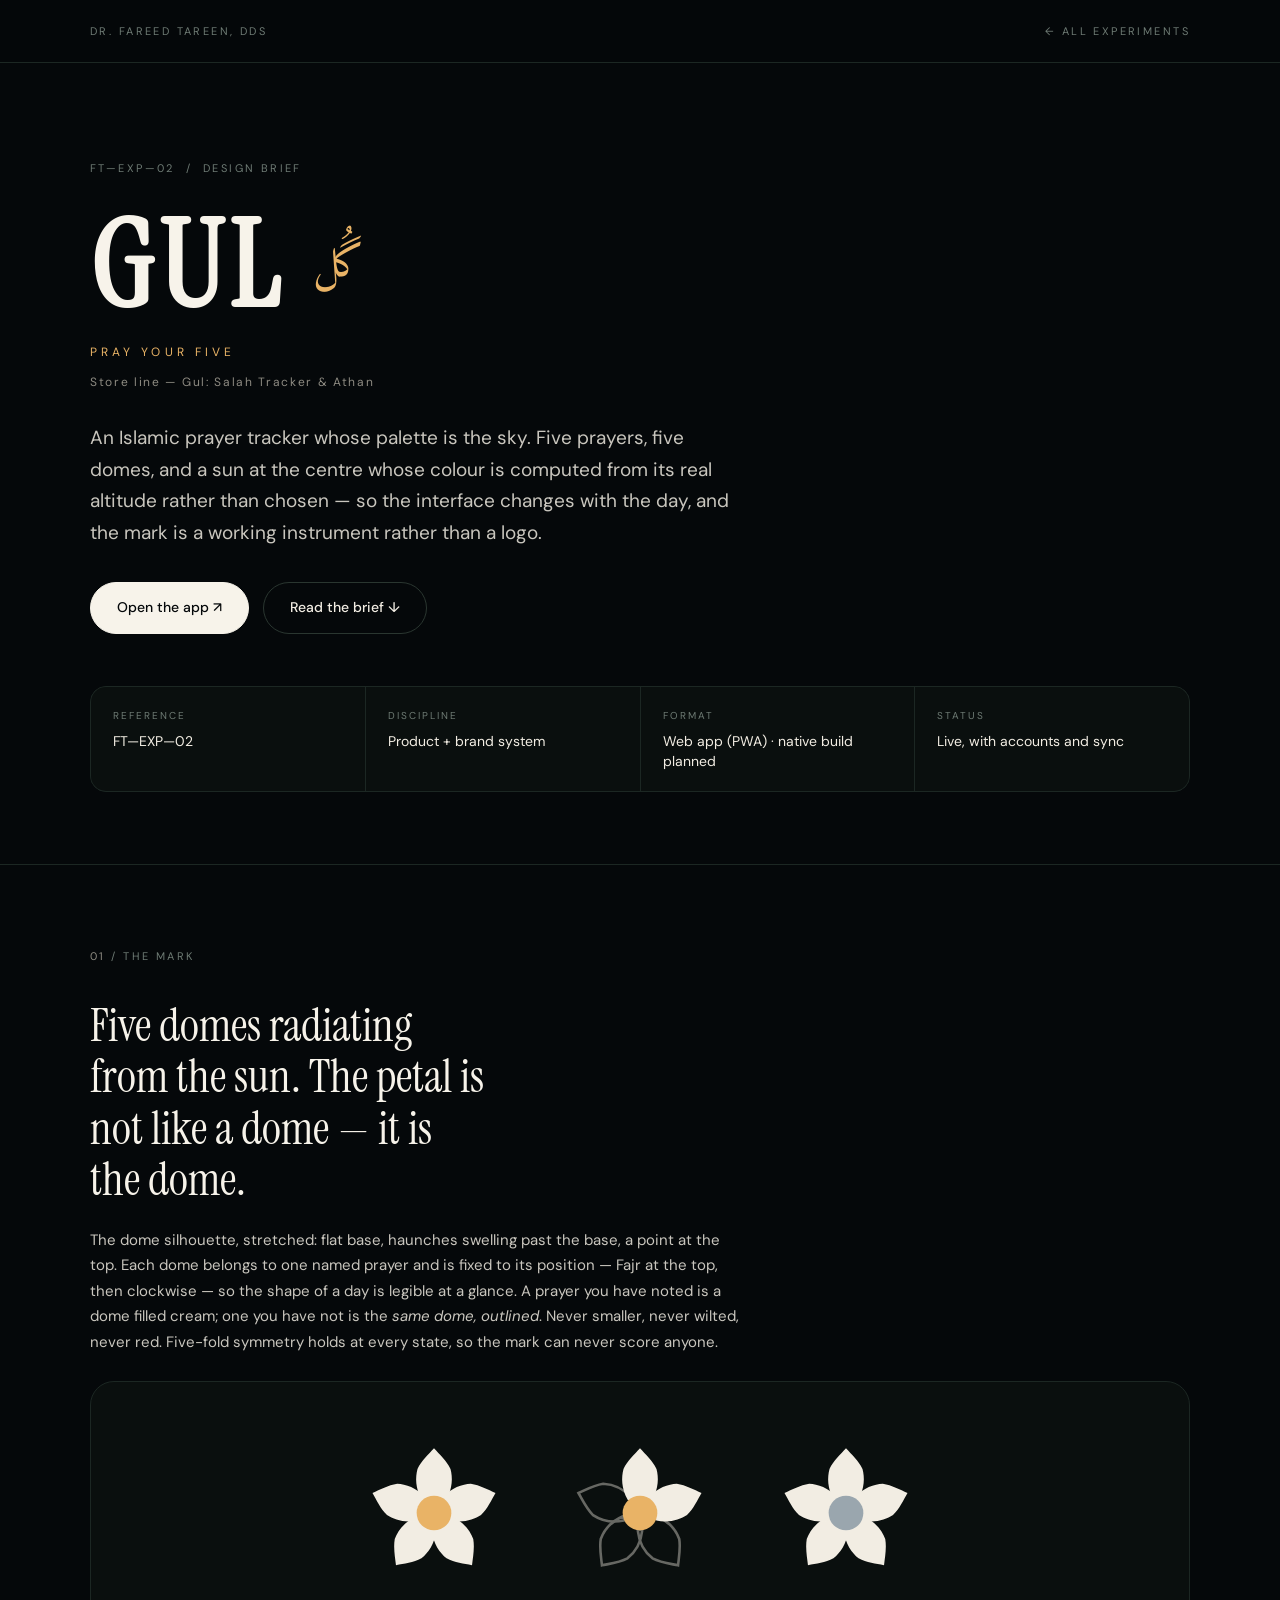
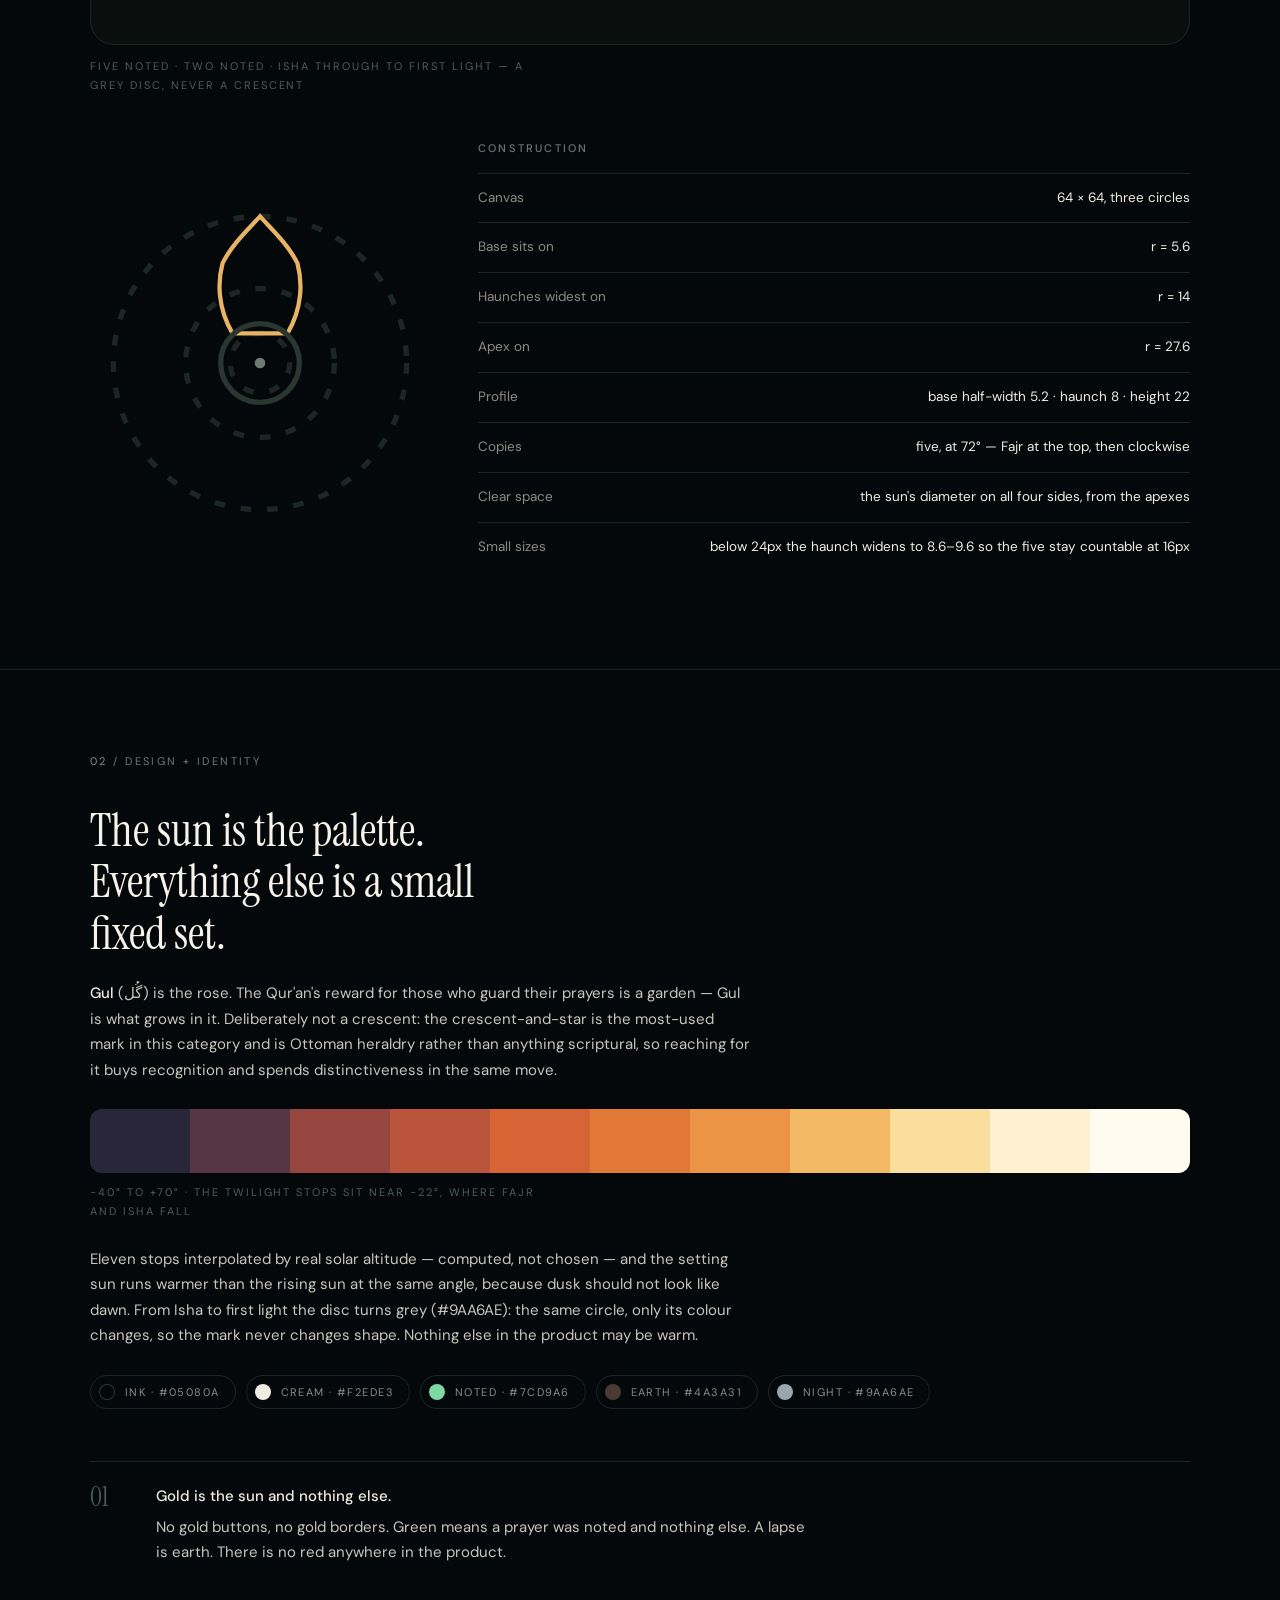
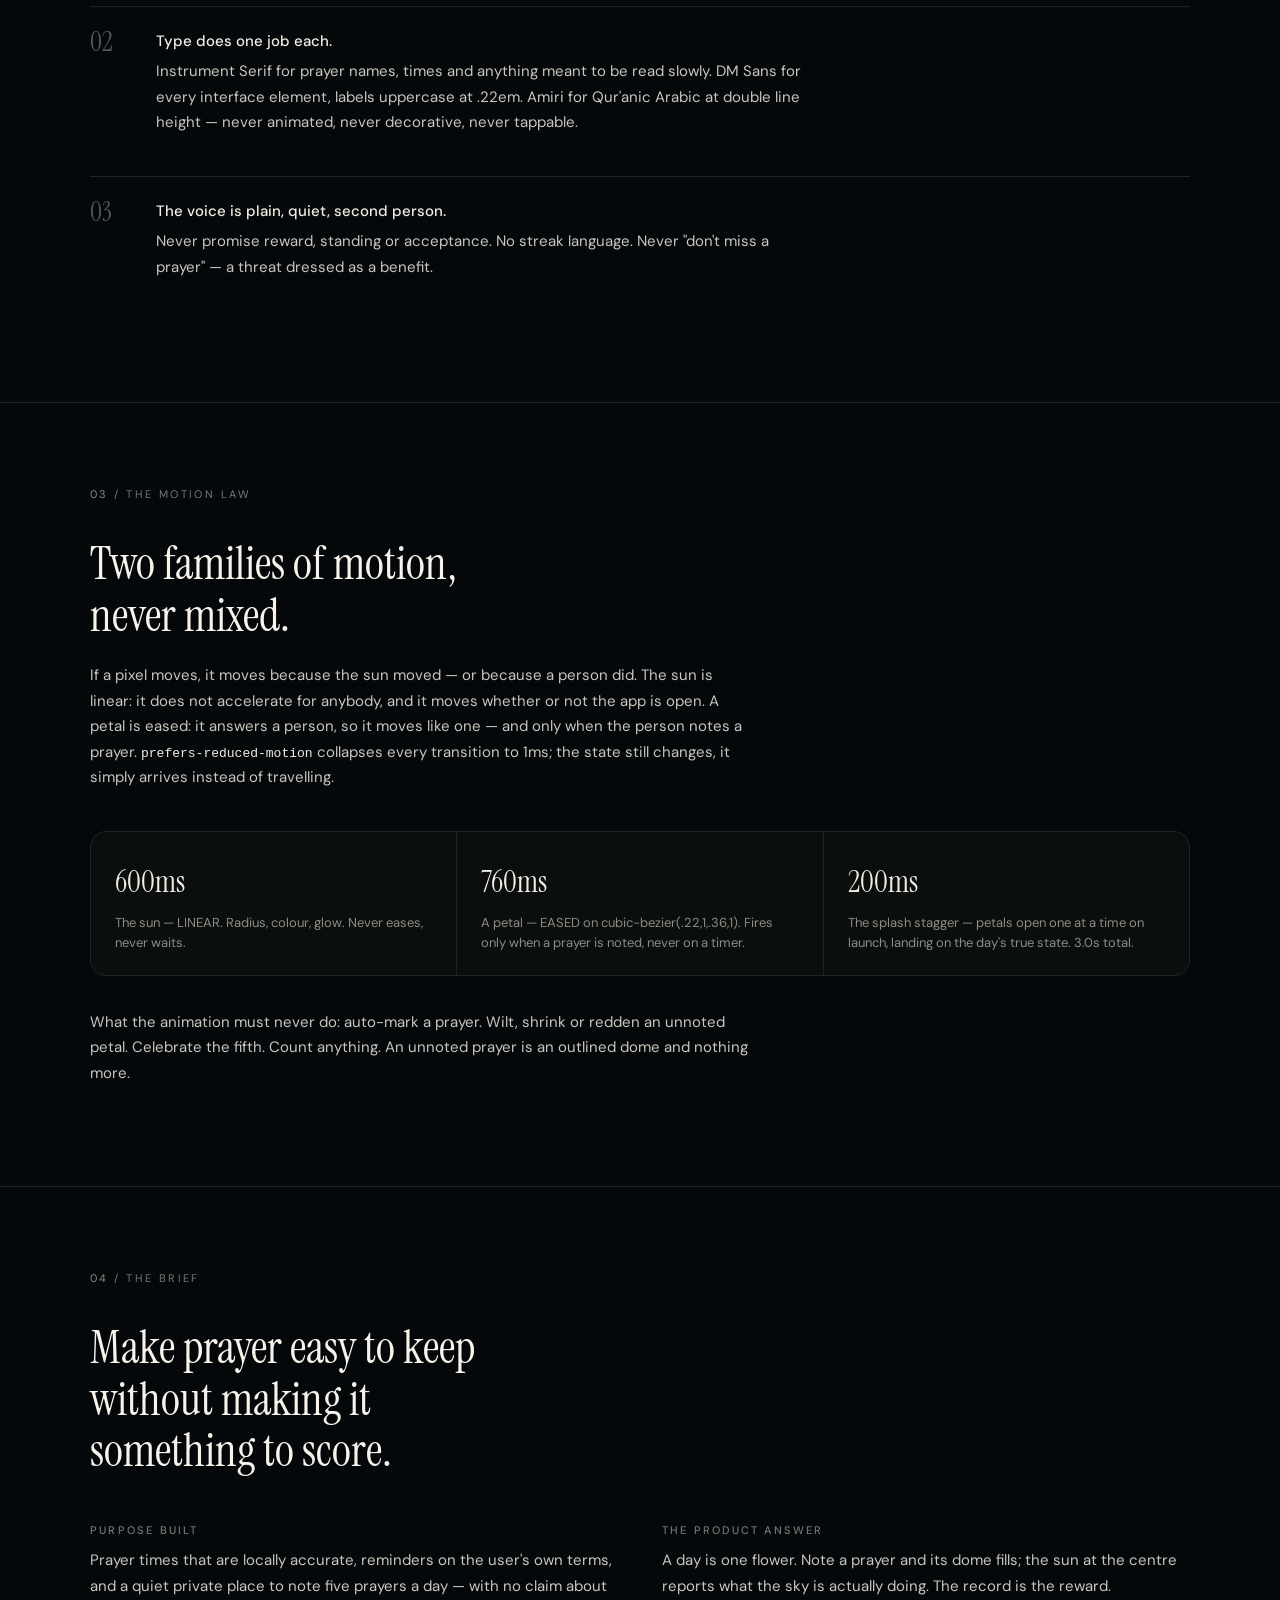
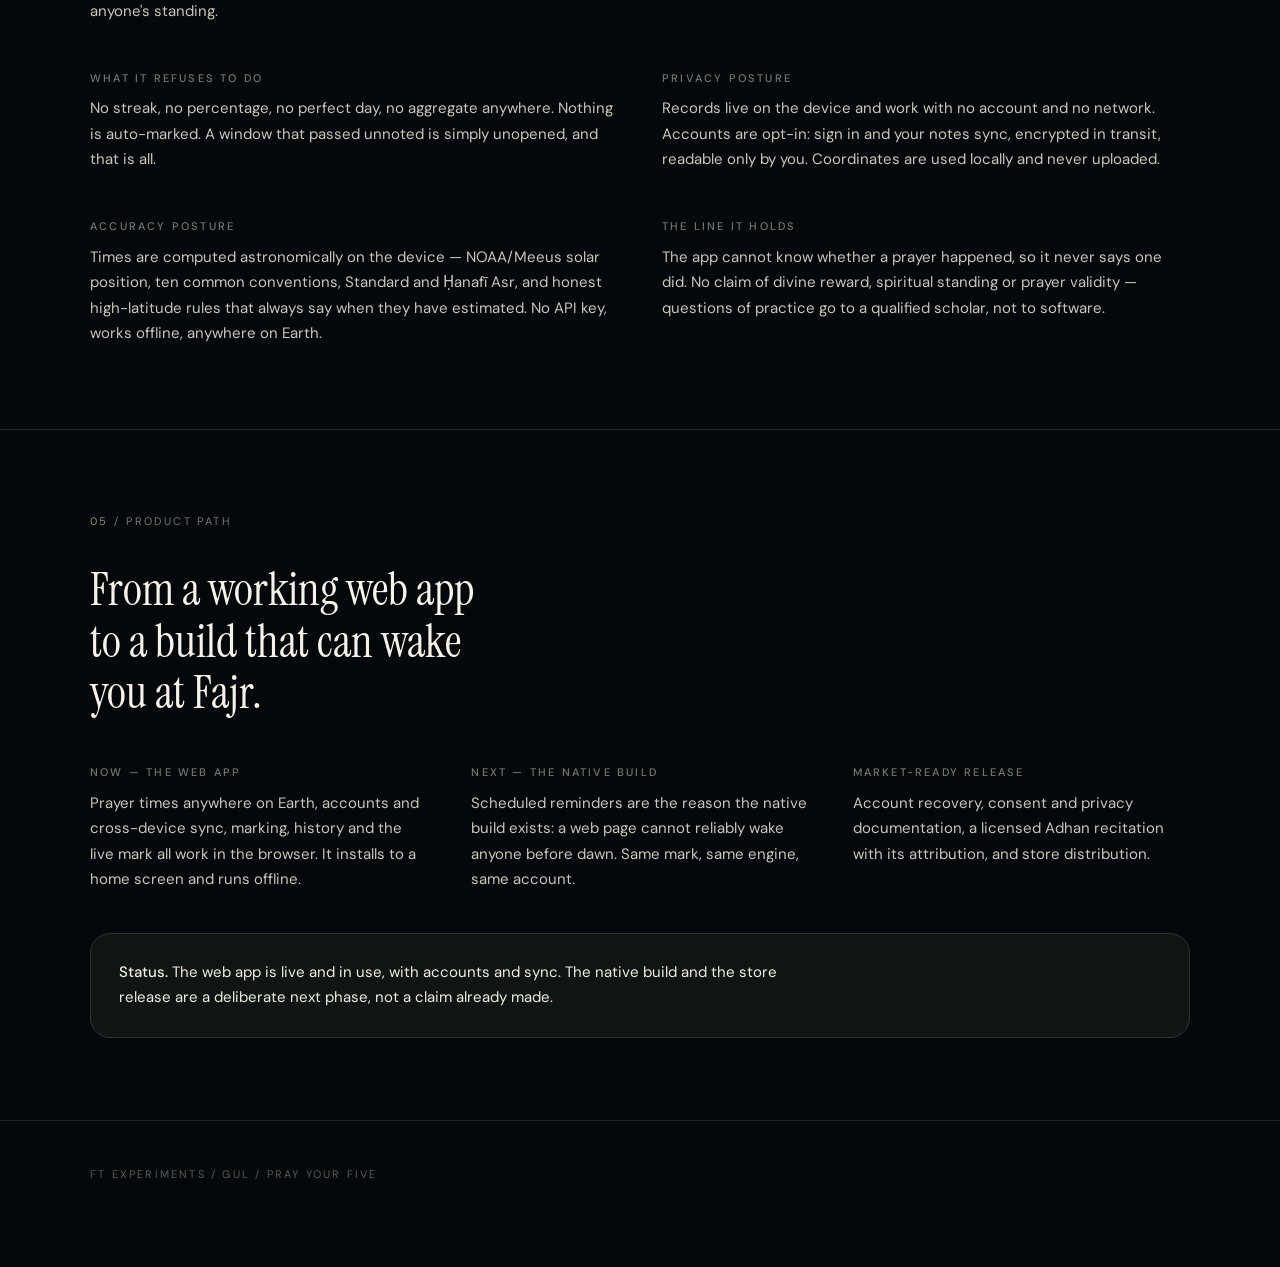
==== designbrief/index.html @ fb1555db "Add GUL design brief (FT—EXP—02)" ====
<!DOCTYPE html>
<html lang="en">
<head>
<meta charset="UTF-8">
<meta name="viewport" content="width=device-width, initial-scale=1">
<title>GUL — Design brief · FT Experiments</title>
<meta name="description" content="GUL (گُل) — an Islamic prayer tracker whose mark is five domes around the sun. Design brief: the mark, the sun ramp, motion laws, and the product path.">
<link rel="icon" href="../favicon.svg" type="image/svg+xml">
<link rel="preconnect" href="https://fonts.googleapis.com">
<link rel="preconnect" href="https://fonts.gstatic.com" crossorigin>
<link href="https://fonts.googleapis.com/css2?family=Instrument+Serif:ital@0;1&family=DM+Sans:wght@400;500;700&family=Amiri&display=swap" rel="stylesheet">
<style>
  :root{
    --ink:#05080A; --shell:#0A0F0E; --card:#0E1513; --line:#1C2723; --line-2:#2A3630;
    --cream:#F2EDE3; --paper:#F7F3EA; --prose:#C9C6BE; --muted:#8E8B82;
    --label:#6E7B74; --faint:#4E5E58;
    --noted:#7CD9A6; --earth:#4A3A31; --sun:#E9B366; --night:#9AA6AE;
    --display:'Instrument Serif',Georgia,serif;
    --ui:'DM Sans',system-ui,sans-serif;
    --arabic:'Amiri',serif;
  }
  *{box-sizing:border-box}
  html{scroll-behavior:smooth}
  body{
    margin:0;background:var(--ink);color:var(--prose);
    font-family:var(--ui);font-size:15px;line-height:1.7;
    -webkit-font-smoothing:antialiased;
  }
  .wrap{max-width:1180px;margin:0 auto;padding:0 40px}
  @media(max-width:720px){ .wrap{padding:0 22px} }

  header{
    position:sticky;top:0;z-index:10;background:rgba(5,8,10,.86);
    backdrop-filter:blur(14px);border-bottom:1px solid var(--line);
  }
  header .wrap{display:flex;align-items:center;justify-content:space-between;height:62px}
  .brand,.back{
    font-size:11px;letter-spacing:.22em;text-transform:uppercase;
    color:var(--label);text-decoration:none;
  }
  .back:hover,.brand:hover{color:var(--cream)}

  .hero{padding:96px 0 72px;border-bottom:1px solid var(--line)}
  .eyebrow{
    font-size:11px;letter-spacing:.22em;text-transform:uppercase;
    color:var(--label);margin:0 0 34px;
  }
  .eyebrow .num{color:var(--muted)}
  .lockup{display:flex;align-items:center;gap:26px;flex-wrap:wrap}
  .word{
    font-family:var(--display);font-size:clamp(64px,11vw,120px);line-height:.9;
    letter-spacing:.06em;color:var(--paper);margin:0;
  }
  .arabic{font-family:var(--arabic);font-size:44px;color:var(--sun);line-height:1}
  .tag{
    font-size:12px;letter-spacing:.34em;text-transform:uppercase;
    color:var(--sun);margin:22px 0 0;
  }
  .storeline{font-size:12px;letter-spacing:.14em;color:var(--muted);margin:10px 0 0}
  .lede{
    font-size:19px;line-height:1.65;color:var(--prose);
    max-width:640px;margin:30px 0 0;
  }
  .actions{display:flex;gap:14px;flex-wrap:wrap;margin-top:34px}
  .btn{
    display:inline-flex;align-items:center;gap:9px;border-radius:999px;
    padding:13px 26px;font-size:14px;font-weight:500;text-decoration:none;
    border:1px solid var(--line-2);color:var(--cream);
  }
  .btn.solid{background:var(--paper);color:var(--ink);border-color:var(--paper)}
  .btn:hover{border-color:var(--cream)}

  .casefile{
    display:grid;grid-template-columns:repeat(4,1fr);gap:1px;
    background:var(--line);border:1px solid var(--line);border-radius:16px;
    overflow:hidden;margin:52px 0 0;
  }
  .casefile div{background:var(--shell);padding:20px 22px}
  .casefile dt{
    font-size:10px;letter-spacing:.2em;text-transform:uppercase;
    color:var(--label);margin:0 0 7px;
  }
  .casefile dd{margin:0;color:var(--cream);font-size:14px;line-height:1.45}
  @media(max-width:820px){ .casefile{grid-template-columns:repeat(2,1fr)} }

  section{padding:82px 0;border-bottom:1px solid var(--line)}
  h2{
    font-family:var(--display);font-weight:400;
    font-size:clamp(30px,4.2vw,46px);line-height:1.12;
    color:var(--paper);margin:0 0 22px;max-width:19ch;
  }
  h3{
    font-size:11px;letter-spacing:.2em;text-transform:uppercase;
    color:var(--label);margin:0 0 9px;font-weight:500;
  }
  p{margin:0 0 18px;max-width:66ch}
  .cols{display:grid;grid-template-columns:repeat(2,1fr);gap:44px;margin-top:44px}
  .cols.three{grid-template-columns:repeat(3,1fr)}
  @media(max-width:820px){ .cols,.cols.three{grid-template-columns:1fr;gap:32px} }
  .cols p{margin:0}

  .markrow{
    display:flex;align-items:center;justify-content:center;gap:56px;flex-wrap:wrap;
    background:var(--shell);border:1px solid var(--line);border-radius:24px;
    padding:56px 40px;margin:26px 0 12px;
  }
  .caption{font-size:11px;letter-spacing:.18em;text-transform:uppercase;color:var(--faint)}

  .construct{
    display:grid;grid-template-columns:minmax(240px,340px) 1fr;gap:48px;align-items:center;
    margin-top:44px;
  }
  @media(max-width:820px){ .construct{grid-template-columns:1fr} }
  .spec{display:flex;flex-direction:column;gap:0}
  .spec div{
    display:flex;justify-content:space-between;gap:18px;
    padding:13px 0;border-top:1px solid var(--line);font-size:13.5px;
  }
  .spec dt{color:var(--muted)}
  .spec dd{margin:0;color:var(--cream);text-align:right}

  .ramp{display:flex;border-radius:12px;overflow:hidden;margin:26px 0 10px;height:64px}
  .ramp i{flex:1}
  .swatches{display:flex;flex-wrap:wrap;gap:10px;margin:26px 0 0}
  .sw{
    display:flex;align-items:center;gap:10px;border:1px solid var(--line);
    border-radius:999px;padding:7px 15px 7px 8px;
  }
  .sw b{width:16px;height:16px;border-radius:50%;display:block}
  .sw span{font-size:11px;letter-spacing:.13em;text-transform:uppercase;color:var(--muted)}

  .rule{
    display:grid;grid-template-columns:46px 1fr;gap:20px;align-items:start;
    padding:22px 0;border-top:1px solid var(--line);
  }
  .rule .n{font-family:var(--display);font-size:26px;color:var(--faint);line-height:1}
  .rule strong{display:block;color:var(--cream);font-weight:500;margin-bottom:5px}

  .motion{
    display:grid;grid-template-columns:repeat(3,1fr);gap:1px;background:var(--line);
    border:1px solid var(--line);border-radius:16px;overflow:hidden;margin-top:40px;
  }
  .motion div{background:var(--shell);padding:24px 24px 22px}
  .motion b{display:block;font-family:var(--display);font-weight:400;font-size:30px;color:var(--cream);margin-bottom:6px}
  .motion span{font-size:13px;color:var(--muted);line-height:1.55;display:block}
  @media(max-width:820px){ .motion{grid-template-columns:1fr} }

  .status{
    border:1px solid var(--line-2);border-radius:20px;background:var(--card);
    padding:26px 28px;margin-top:40px;
  }
  .status p{margin:0;color:var(--cream)}

  footer{padding:44px 0 66px}
  .colophon{
    font-size:11px;letter-spacing:.2em;text-transform:uppercase;color:var(--faint);
  }
</style>
</head>
<body>

<header>
  <div class="wrap">
    <span class="brand">Dr. Fareed Tareen, DDS</span>
    <a class="back" href="/">← All experiments</a>
  </div>
</header>

<!-- ── HERO ──────────────────────────────────────────────── -->
<div class="hero">
  <div class="wrap">
    <p class="eyebrow">FT—EXP—02 &nbsp;/&nbsp; Design brief</p>

    <div class="lockup">
      <h1 class="word">GUL</h1>
      <span class="arabic">گُل</span>
    </div>
    <p class="tag">Pray your five</p>
    <p class="storeline">Store line — Gul: Salah Tracker &amp; Athan</p>

    <p class="lede">
      An Islamic prayer tracker whose palette is the sky. Five prayers, five domes, and a sun
      at the centre whose colour is computed from its real altitude rather than chosen — so the
      interface changes with the day, and the mark is a working instrument rather than a logo.
    </p>

    <div class="actions">
      <a class="btn solid" href="/gul/">Open the app ↗</a>
      <a class="btn" href="#brief">Read the brief ↓</a>
    </div>

    <dl class="casefile">
      <div><dt>Reference</dt><dd>FT—EXP—02</dd></div>
      <div><dt>Discipline</dt><dd>Product + brand system</dd></div>
      <div><dt>Format</dt><dd>Web app (PWA) · native build planned</dd></div>
      <div><dt>Status</dt><dd>Live, with accounts and sync</dd></div>
    </dl>
  </div>
</div>

<!-- ── 01 / THE MARK ─────────────────────────────────────── -->
<section>
  <div class="wrap">
    <p class="eyebrow"><span class="num">01</span> / The mark</p>
    <h2>Five domes radiating from the sun. The petal is not like a dome — it is the dome.</h2>
    <p>
      The dome silhouette, stretched: flat base, haunches swelling past the base, a point at the
      top. Each dome belongs to one named prayer and is fixed to its position — Fajr at the top,
      then clockwise — so the shape of a day is legible at a glance. A prayer you have noted is
      a dome filled cream; one you have not is the <em>same dome, outlined</em>. Never smaller,
      never wilted, never red. Five-fold symmetry holds at every state, so the mark can never
      score anyone.
    </p>

    <div class="markrow">
      <svg viewBox="0 0 64 64" width="150" height="150" role="img" aria-label="GUL — five domes noted" style="overflow:visible">
        <g fill="#F2EDE3">
          <path d="M-5.2 0 C-8 -4.84 -8 -9.68 -7.04 -13.2 C-5.28 -16.72 -2.4 -19.36 0 -22 C2.4 -19.36 5.28 -16.72 7.04 -13.2 C8 -9.68 8 -4.84 5.2 0 Z" transform="translate(32,32) rotate(0) translate(0,-5.6)"/>
          <path d="M-5.2 0 C-8 -4.84 -8 -9.68 -7.04 -13.2 C-5.28 -16.72 -2.4 -19.36 0 -22 C2.4 -19.36 5.28 -16.72 7.04 -13.2 C8 -9.68 8 -4.84 5.2 0 Z" transform="translate(32,32) rotate(72) translate(0,-5.6)"/>
          <path d="M-5.2 0 C-8 -4.84 -8 -9.68 -7.04 -13.2 C-5.28 -16.72 -2.4 -19.36 0 -22 C2.4 -19.36 5.28 -16.72 7.04 -13.2 C8 -9.68 8 -4.84 5.2 0 Z" transform="translate(32,32) rotate(144) translate(0,-5.6)"/>
          <path d="M-5.2 0 C-8 -4.84 -8 -9.68 -7.04 -13.2 C-5.28 -16.72 -2.4 -19.36 0 -22 C2.4 -19.36 5.28 -16.72 7.04 -13.2 C8 -9.68 8 -4.84 5.2 0 Z" transform="translate(32,32) rotate(216) translate(0,-5.6)"/>
          <path d="M-5.2 0 C-8 -4.84 -8 -9.68 -7.04 -13.2 C-5.28 -16.72 -2.4 -19.36 0 -22 C2.4 -19.36 5.28 -16.72 7.04 -13.2 C8 -9.68 8 -4.84 5.2 0 Z" transform="translate(32,32) rotate(288) translate(0,-5.6)"/>
        </g>
        <circle cx="32" cy="32" r="7.4" fill="#E9B366"/>
      </svg>

      <svg viewBox="0 0 64 64" width="150" height="150" role="img" aria-label="GUL — two prayers noted" style="overflow:visible">
        <path d="M-5.2 0 C-8 -4.84 -8 -9.68 -7.04 -13.2 C-5.28 -16.72 -2.4 -19.36 0 -22 C2.4 -19.36 5.28 -16.72 7.04 -13.2 C8 -9.68 8 -4.84 5.2 0 Z" fill="#F2EDE3" transform="translate(32,32) rotate(0) translate(0,-5.6)"/>
        <path d="M-5.2 0 C-8 -4.84 -8 -9.68 -7.04 -13.2 C-5.28 -16.72 -2.4 -19.36 0 -22 C2.4 -19.36 5.28 -16.72 7.04 -13.2 C8 -9.68 8 -4.84 5.2 0 Z" fill="#F2EDE3" transform="translate(32,32) rotate(72) translate(0,-5.6)"/>
        <g fill="none" stroke="#F2EDE3" stroke-width="1.1" opacity=".4">
          <path d="M-5.2 0 C-8 -4.84 -8 -9.68 -7.04 -13.2 C-5.28 -16.72 -2.4 -19.36 0 -22 C2.4 -19.36 5.28 -16.72 7.04 -13.2 C8 -9.68 8 -4.84 5.2 0 Z" transform="translate(32,32) rotate(144) translate(0,-5.6)"/>
          <path d="M-5.2 0 C-8 -4.84 -8 -9.68 -7.04 -13.2 C-5.28 -16.72 -2.4 -19.36 0 -22 C2.4 -19.36 5.28 -16.72 7.04 -13.2 C8 -9.68 8 -4.84 5.2 0 Z" transform="translate(32,32) rotate(216) translate(0,-5.6)"/>
          <path d="M-5.2 0 C-8 -4.84 -8 -9.68 -7.04 -13.2 C-5.28 -16.72 -2.4 -19.36 0 -22 C2.4 -19.36 5.28 -16.72 7.04 -13.2 C8 -9.68 8 -4.84 5.2 0 Z" transform="translate(32,32) rotate(288) translate(0,-5.6)"/>
        </g>
        <circle cx="32" cy="32" r="7.4" fill="#E9B366"/>
      </svg>

      <svg viewBox="0 0 64 64" width="150" height="150" role="img" aria-label="GUL — night, Isha to first light" style="overflow:visible">
        <g fill="#F2EDE3">
          <path d="M-5.2 0 C-8 -4.84 -8 -9.68 -7.04 -13.2 C-5.28 -16.72 -2.4 -19.36 0 -22 C2.4 -19.36 5.28 -16.72 7.04 -13.2 C8 -9.68 8 -4.84 5.2 0 Z" transform="translate(32,32) rotate(0) translate(0,-5.6)"/>
          <path d="M-5.2 0 C-8 -4.84 -8 -9.68 -7.04 -13.2 C-5.28 -16.72 -2.4 -19.36 0 -22 C2.4 -19.36 5.28 -16.72 7.04 -13.2 C8 -9.68 8 -4.84 5.2 0 Z" transform="translate(32,32) rotate(72) translate(0,-5.6)"/>
          <path d="M-5.2 0 C-8 -4.84 -8 -9.68 -7.04 -13.2 C-5.28 -16.72 -2.4 -19.36 0 -22 C2.4 -19.36 5.28 -16.72 7.04 -13.2 C8 -9.68 8 -4.84 5.2 0 Z" transform="translate(32,32) rotate(144) translate(0,-5.6)"/>
          <path d="M-5.2 0 C-8 -4.84 -8 -9.68 -7.04 -13.2 C-5.28 -16.72 -2.4 -19.36 0 -22 C2.4 -19.36 5.28 -16.72 7.04 -13.2 C8 -9.68 8 -4.84 5.2 0 Z" transform="translate(32,32) rotate(216) translate(0,-5.6)"/>
          <path d="M-5.2 0 C-8 -4.84 -8 -9.68 -7.04 -13.2 C-5.28 -16.72 -2.4 -19.36 0 -22 C2.4 -19.36 5.28 -16.72 7.04 -13.2 C8 -9.68 8 -4.84 5.2 0 Z" transform="translate(32,32) rotate(288) translate(0,-5.6)"/>
        </g>
        <circle cx="32" cy="32" r="7.4" fill="#9AA6AE"/>
      </svg>
    </div>
    <p class="caption">Five noted · two noted · Isha through to first light — a grey disc, never a crescent</p>

    <div class="construct">
      <svg viewBox="0 0 64 64" width="100%" role="img" aria-label="Construction — one dome, upright" style="overflow:visible">
        <circle cx="32" cy="32" r="27.6" fill="none" stroke="#1C2723" stroke-dasharray="2 3"/>
        <circle cx="32" cy="32" r="14" fill="none" stroke="#1C2723" stroke-dasharray="2 3"/>
        <circle cx="32" cy="32" r="5.6" fill="none" stroke="#1C2723" stroke-dasharray="2 3"/>
        <path d="M-5.2 0 C-8 -4.84 -8 -9.68 -7.04 -13.2 C-5.28 -16.72 -2.4 -19.36 0 -22 C2.4 -19.36 5.28 -16.72 7.04 -13.2 C8 -9.68 8 -4.84 5.2 0 Z" fill="none" stroke="#E9B366" stroke-width=".8" transform="translate(32,32) translate(0,-5.6)"/>
        <circle cx="32" cy="32" r="7.4" fill="none" stroke="#2A3630"/>
        <circle cx="32" cy="32" r="1" fill="#6E7B74"/>
      </svg>
      <div>
        <h3>Construction</h3>
        <dl class="spec">
          <div><dt>Canvas</dt><dd>64 × 64, three circles</dd></div>
          <div><dt>Base sits on</dt><dd>r = 5.6</dd></div>
          <div><dt>Haunches widest on</dt><dd>r = 14</dd></div>
          <div><dt>Apex on</dt><dd>r = 27.6</dd></div>
          <div><dt>Profile</dt><dd>base half-width 5.2 · haunch 8 · height 22</dd></div>
          <div><dt>Copies</dt><dd>five, at 72° — Fajr at the top, then clockwise</dd></div>
          <div><dt>Clear space</dt><dd>the sun's diameter on all four sides, from the apexes</dd></div>
          <div><dt>Small sizes</dt><dd>below 24px the haunch widens to 8.6–9.6 so the five stay countable at 16px</dd></div>
        </dl>
      </div>
    </div>
  </div>
</section>

<!-- ── 02 / IDENTITY ─────────────────────────────────────── -->
<section>
  <div class="wrap">
    <p class="eyebrow"><span class="num">02</span> / Design + identity</p>
    <h2>The sun is the palette. Everything else is a small fixed set.</h2>

    <p>
      <strong style="color:var(--cream);font-weight:500">Gul</strong> (گُل) is the rose. The
      Qur'an's reward for those who guard their prayers is a garden — Gul is what grows in it.
      Deliberately not a crescent: the crescent-and-star is the most-used mark in this category
      and is Ottoman heraldry rather than anything scriptural, so reaching for it buys
      recognition and spends distinctiveness in the same move.
    </p>

    <div class="ramp" role="img" aria-label="Eleven-stop solar ramp from the dead of night to the meridian">
      <i style="background:#2A263A"></i><i style="background:#563642"></i><i style="background:#96463E"></i>
      <i style="background:#BA543A"></i><i style="background:#D66434"></i><i style="background:#E27836"></i>
      <i style="background:#EB9446"></i><i style="background:#F2B864"></i><i style="background:#F9DE9E"></i>
      <i style="background:#FDF1D2"></i><i style="background:#FFFBEE"></i>
    </div>
    <p class="caption">−40° to +70° · the twilight stops sit near −22°, where Fajr and Isha fall</p>

    <p style="margin-top:26px">
      Eleven stops interpolated by real solar altitude — computed, not chosen — and the setting
      sun runs warmer than the rising sun at the same angle, because dusk should not look like
      dawn. From Isha to first light the disc turns grey (#9AA6AE): the same circle, only its
      colour changes, so the mark never changes shape. Nothing else in the product may be warm.
    </p>

    <div class="swatches">
      <span class="sw"><b style="background:#05080A;box-shadow:inset 0 0 0 1px #2A3630"></b><span>Ink · #05080A</span></span>
      <span class="sw"><b style="background:#F2EDE3"></b><span>Cream · #F2EDE3</span></span>
      <span class="sw"><b style="background:#7CD9A6"></b><span>Noted · #7CD9A6</span></span>
      <span class="sw"><b style="background:#4A3A31"></b><span>Earth · #4A3A31</span></span>
      <span class="sw"><b style="background:#9AA6AE"></b><span>Night · #9AA6AE</span></span>
    </div>

    <div style="margin-top:52px">
      <div class="rule">
        <span class="n">01</span>
        <p><strong>Gold is the sun and nothing else.</strong>
          No gold buttons, no gold borders. Green means a prayer was noted and nothing else.
          A lapse is earth. There is no red anywhere in the product.</p>
      </div>
      <div class="rule">
        <span class="n">02</span>
        <p><strong>Type does one job each.</strong>
          Instrument Serif for prayer names, times and anything meant to be read slowly.
          DM Sans for every interface element, labels uppercase at .22em. Amiri for Qur'anic
          Arabic at double line height — never animated, never decorative, never tappable.</p>
      </div>
      <div class="rule">
        <span class="n">03</span>
        <p><strong>The voice is plain, quiet, second person.</strong>
          Never promise reward, standing or acceptance. No streak language. Never
          "don't miss a prayer" — a threat dressed as a benefit.</p>
      </div>
    </div>
  </div>
</section>

<!-- ── 03 / MOTION ───────────────────────────────────────── -->
<section>
  <div class="wrap">
    <p class="eyebrow"><span class="num">03</span> / The motion law</p>
    <h2>Two families of motion, never mixed.</h2>
    <p>
      If a pixel moves, it moves because the sun moved — or because a person did. The sun is
      linear: it does not accelerate for anybody, and it moves whether or not the app is open.
      A petal is eased: it answers a person, so it moves like one — and only when the person
      notes a prayer. <code style="font-size:13px;color:var(--cream)">prefers-reduced-motion</code>
      collapses every transition to 1ms; the state still changes, it simply arrives instead of
      travelling.
    </p>

    <div class="motion">
      <div><b>600ms</b><span>The sun — LINEAR. Radius, colour, glow. Never eases, never waits.</span></div>
      <div><b>760ms</b><span>A petal — EASED on cubic-bezier(.22,1,.36,1). Fires only when a prayer is noted, never on a timer.</span></div>
      <div><b>200ms</b><span>The splash stagger — petals open one at a time on launch, landing on the day's true state. 3.0s total.</span></div>
    </div>

    <p style="margin-top:34px">
      What the animation must never do: auto-mark a prayer. Wilt, shrink or redden an unnoted
      petal. Celebrate the fifth. Count anything. An unnoted prayer is an outlined dome and
      nothing more.
    </p>
  </div>
</section>

<!-- ── 04 / DESIGN BRIEF ─────────────────────────────────── -->
<section id="brief">
  <div class="wrap">
    <p class="eyebrow"><span class="num">04</span> / The brief</p>
    <h2>Make prayer easy to keep without making it something to score.</h2>

    <div class="cols">
      <div><h3>Purpose built</h3><p>Prayer times that are locally accurate, reminders on the user's own terms, and a quiet
        private place to note five prayers a day — with no claim about anyone's standing.</p></div>

      <div><h3>The product answer</h3><p>A day is one flower. Note a prayer and its dome fills; the sun at the centre reports
        what the sky is actually doing. The record is the reward.</p></div>

      <div><h3>What it refuses to do</h3><p>No streak, no percentage, no perfect day, no aggregate anywhere. Nothing is auto-marked.
        A window that passed unnoted is simply unopened, and that is all.</p></div>

      <div><h3>Privacy posture</h3><p>Records live on the device and work with no account and no network. Accounts are opt-in:
        sign in and your notes sync, encrypted in transit, readable only by you. Coordinates
        are used locally and never uploaded.</p></div>

      <div><h3>Accuracy posture</h3><p>Times are computed astronomically on the device — NOAA/Meeus solar position, ten common
        conventions, Standard and Ḥanafī Asr, and honest high-latitude rules that always say
        when they have estimated. No API key, works offline, anywhere on Earth.</p></div>

      <div><h3>The line it holds</h3><p>The app cannot know whether a prayer happened, so it never says one did. No claim of
        divine reward, spiritual standing or prayer validity — questions of practice go to a
        qualified scholar, not to software.</p></div>
    </div>
  </div>
</section>

<!-- ── 05 / PRODUCT PATH ─────────────────────────────────── -->
<section>
  <div class="wrap">
    <p class="eyebrow"><span class="num">05</span> / Product path</p>
    <h2>From a working web app to a build that can wake you at Fajr.</h2>

    <div class="cols three">
      <div><h3>Now — the web app</h3><p>Prayer times anywhere on Earth, accounts and cross-device sync, marking, history and the
        live mark all work in the browser. It installs to a home screen and runs offline.</p></div>

      <div><h3>Next — the native build</h3><p>Scheduled reminders are the reason the native build exists: a web page cannot reliably
        wake anyone before dawn. Same mark, same engine, same account.</p></div>

      <div><h3>Market-ready release</h3><p>Account recovery, consent and privacy documentation, a licensed Adhan recitation with
        its attribution, and store distribution.</p></div>
    </div>

    <div class="status">
      <p>
        <strong style="font-weight:500">Status.</strong> The web app is live and in use, with
        accounts and sync. The native build and the store release are a deliberate next phase,
        not a claim already made.
      </p>
    </div>
  </div>
</section>

<footer>
  <div class="wrap">
    <p class="colophon">FT Experiments / GUL / Pray your five</p>
  </div>
</footer>

</body>
</html>
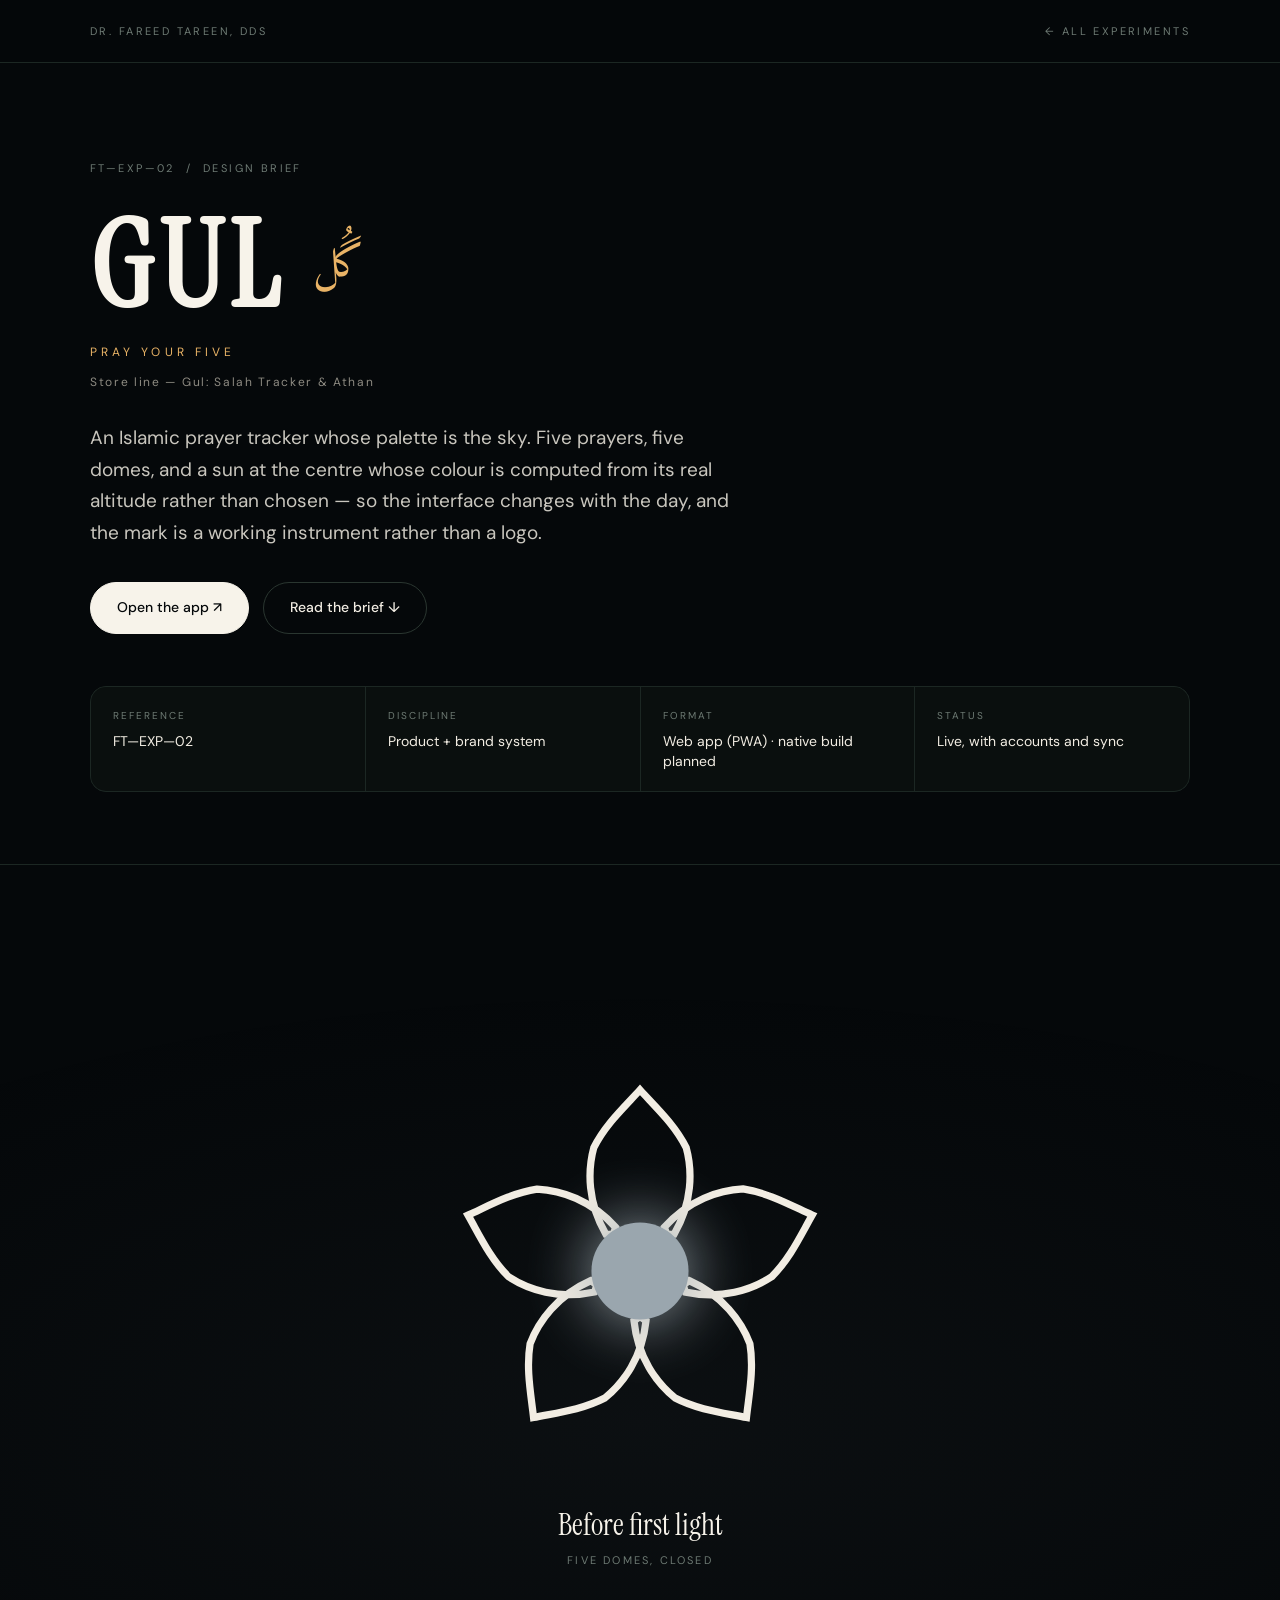
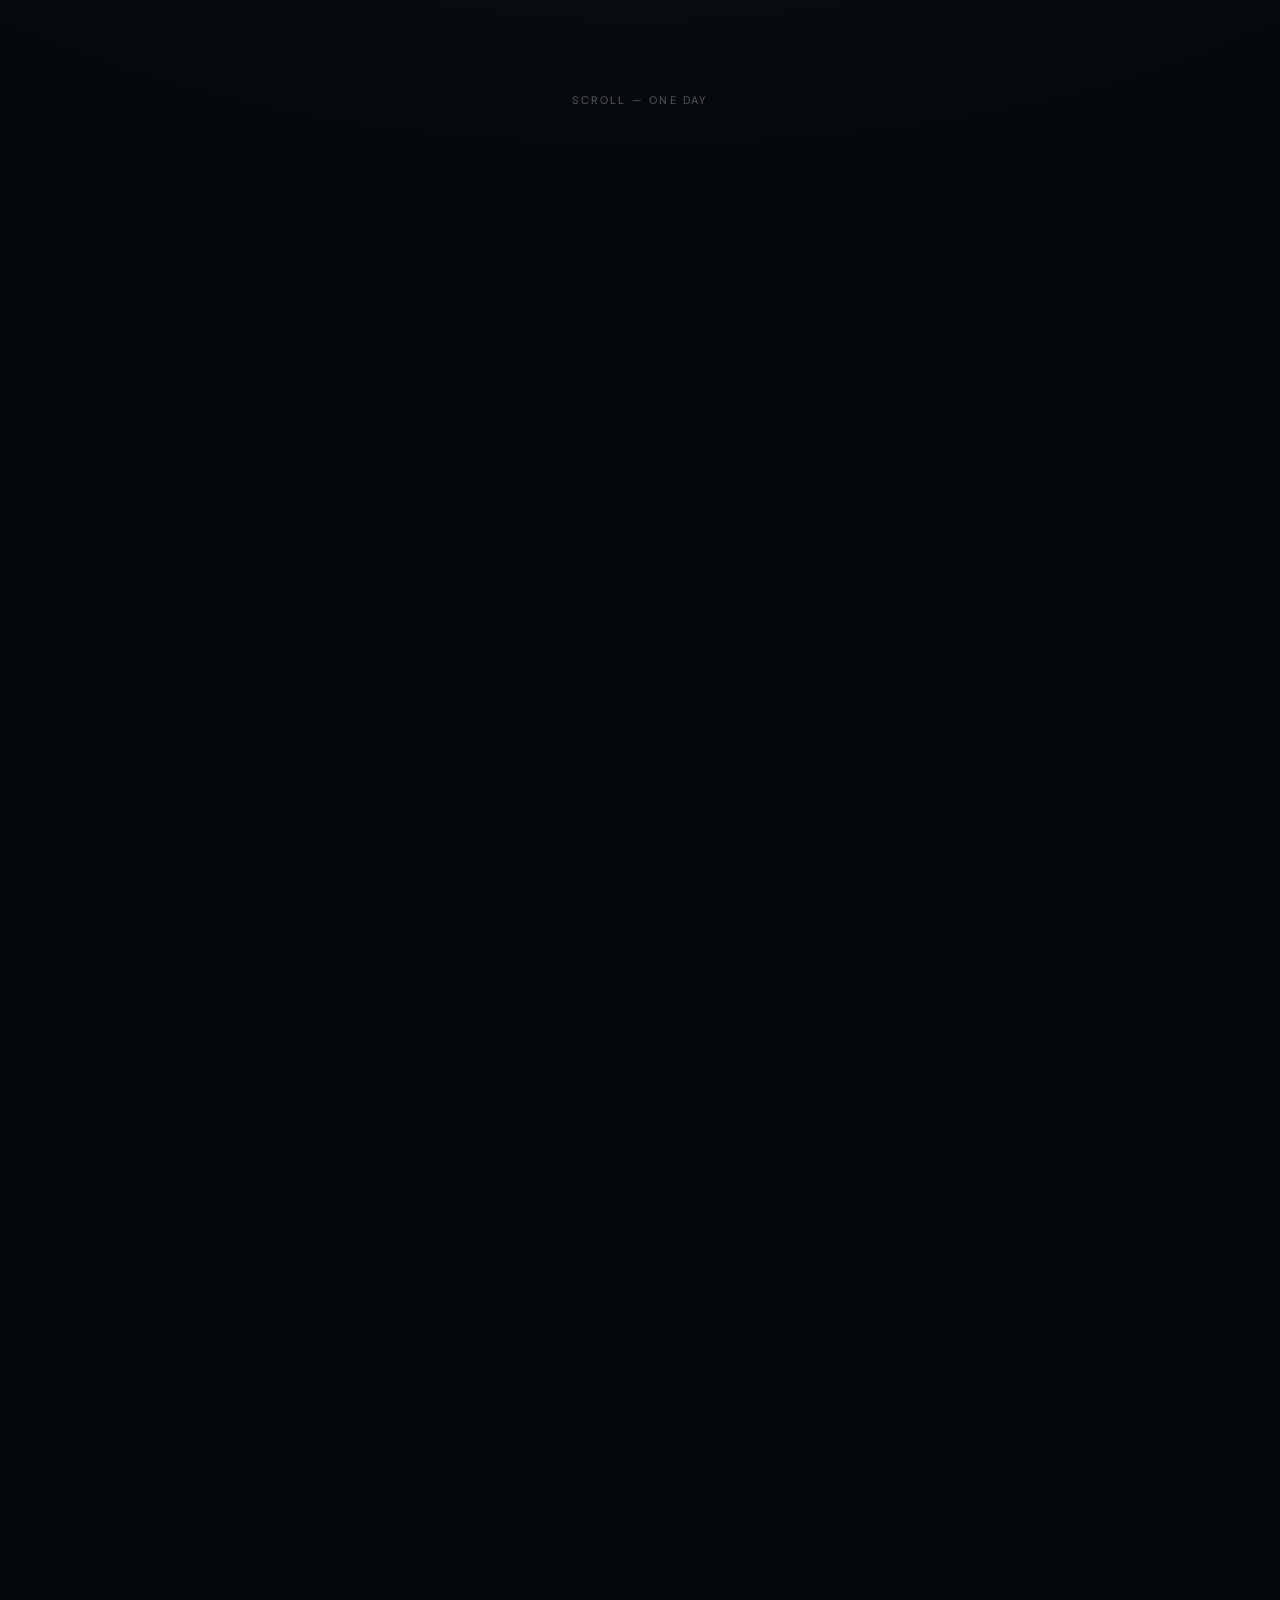
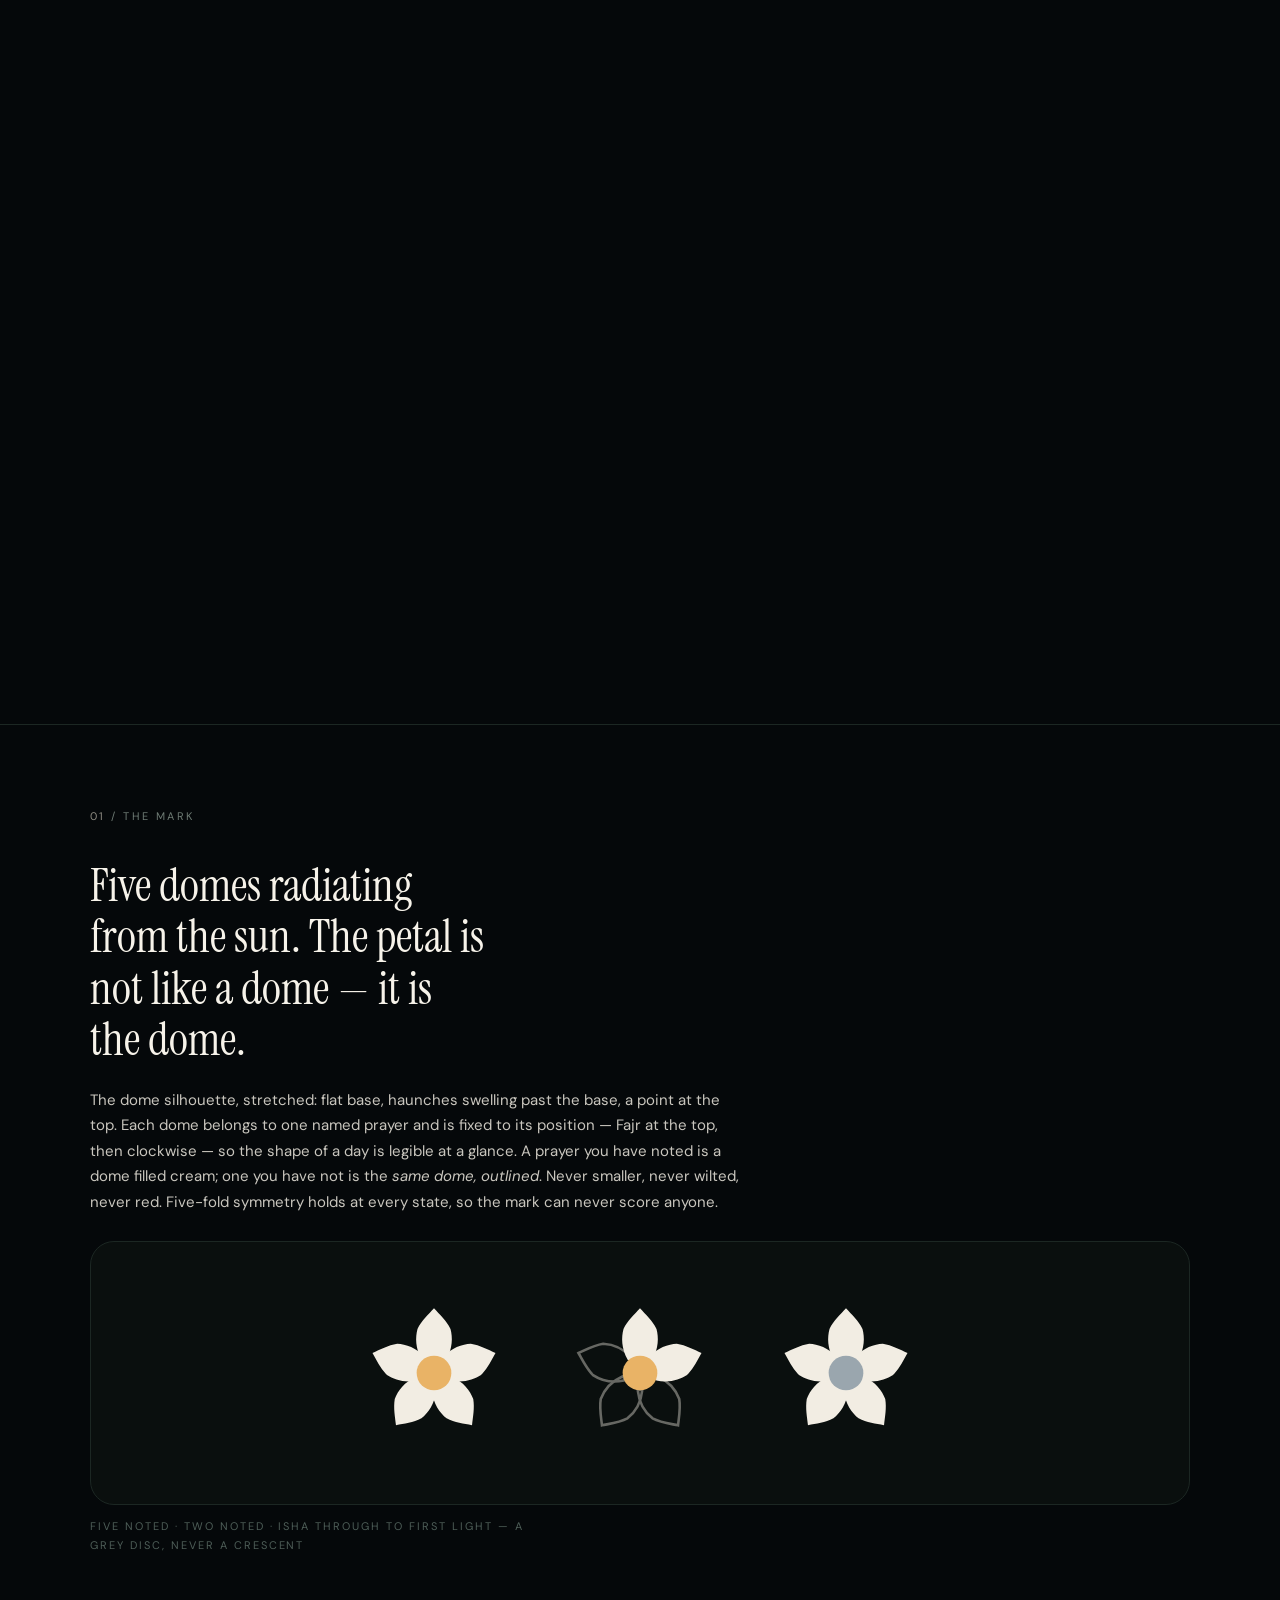
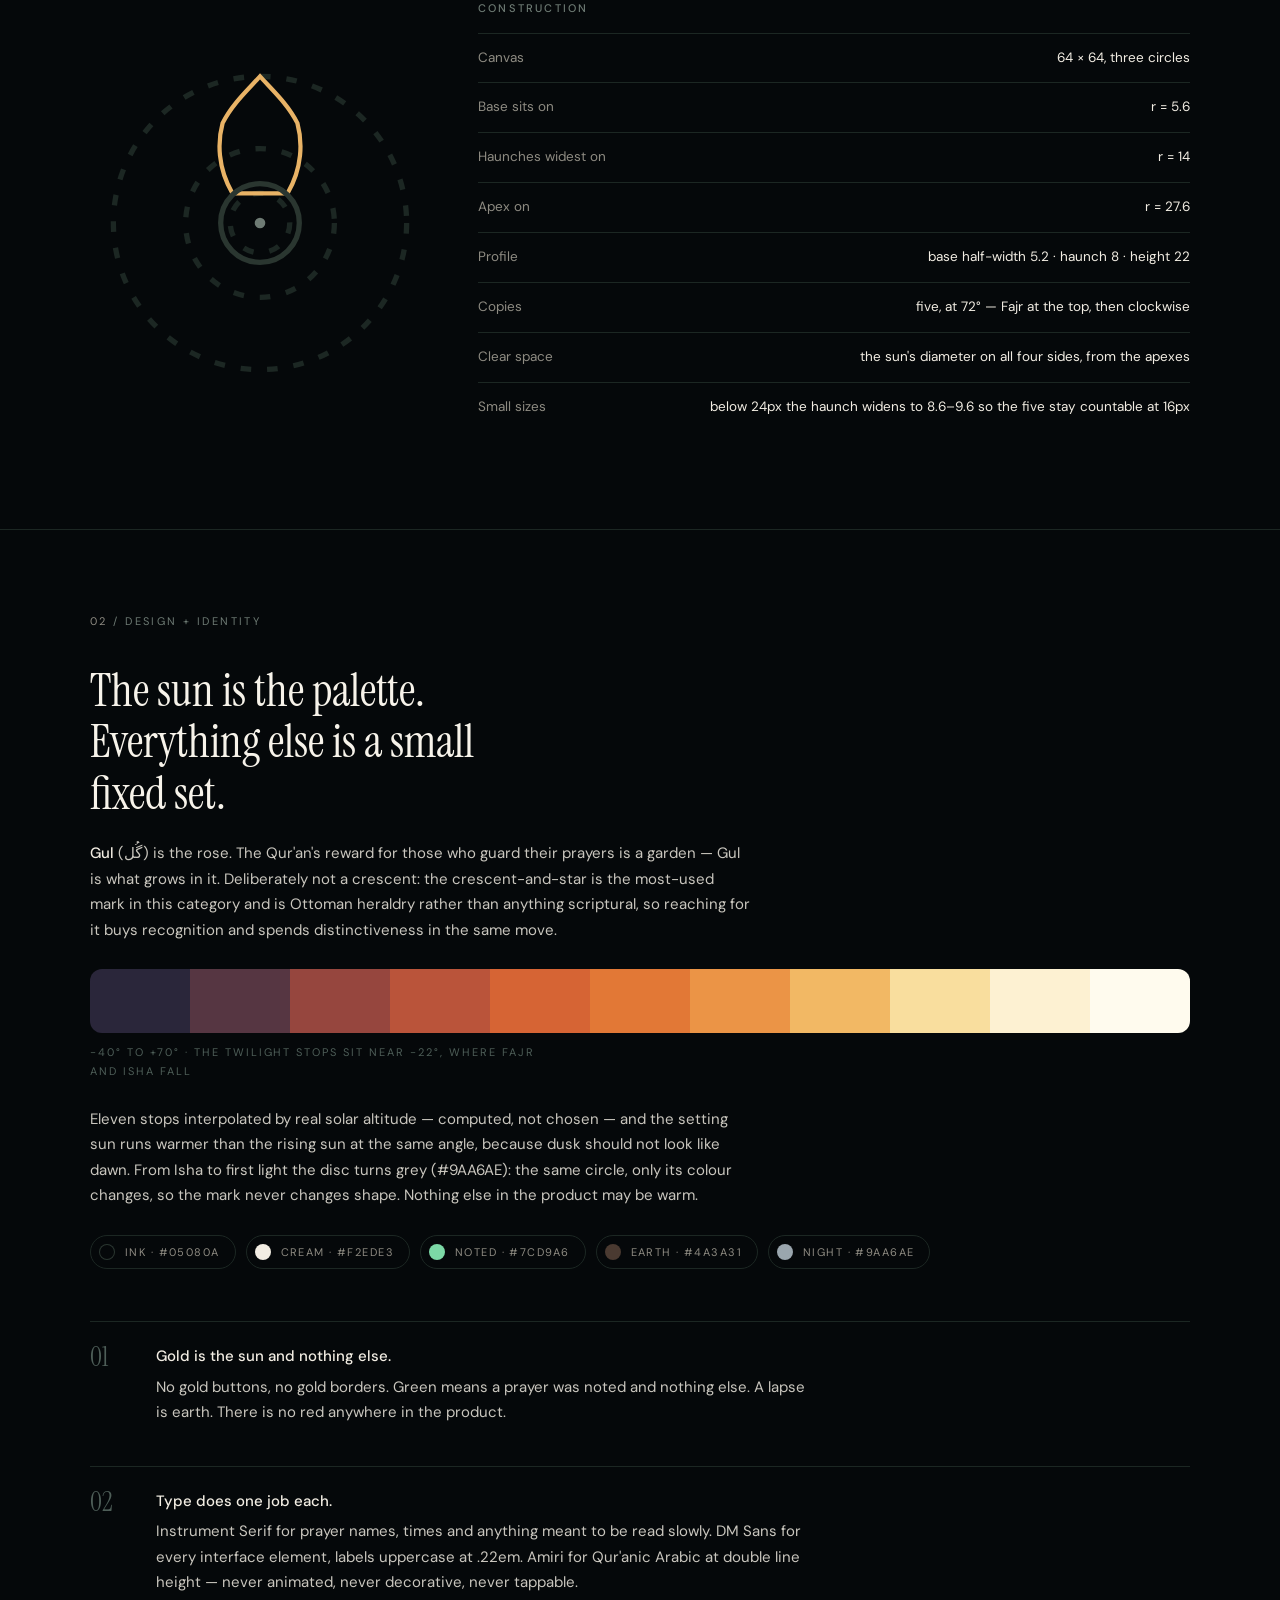
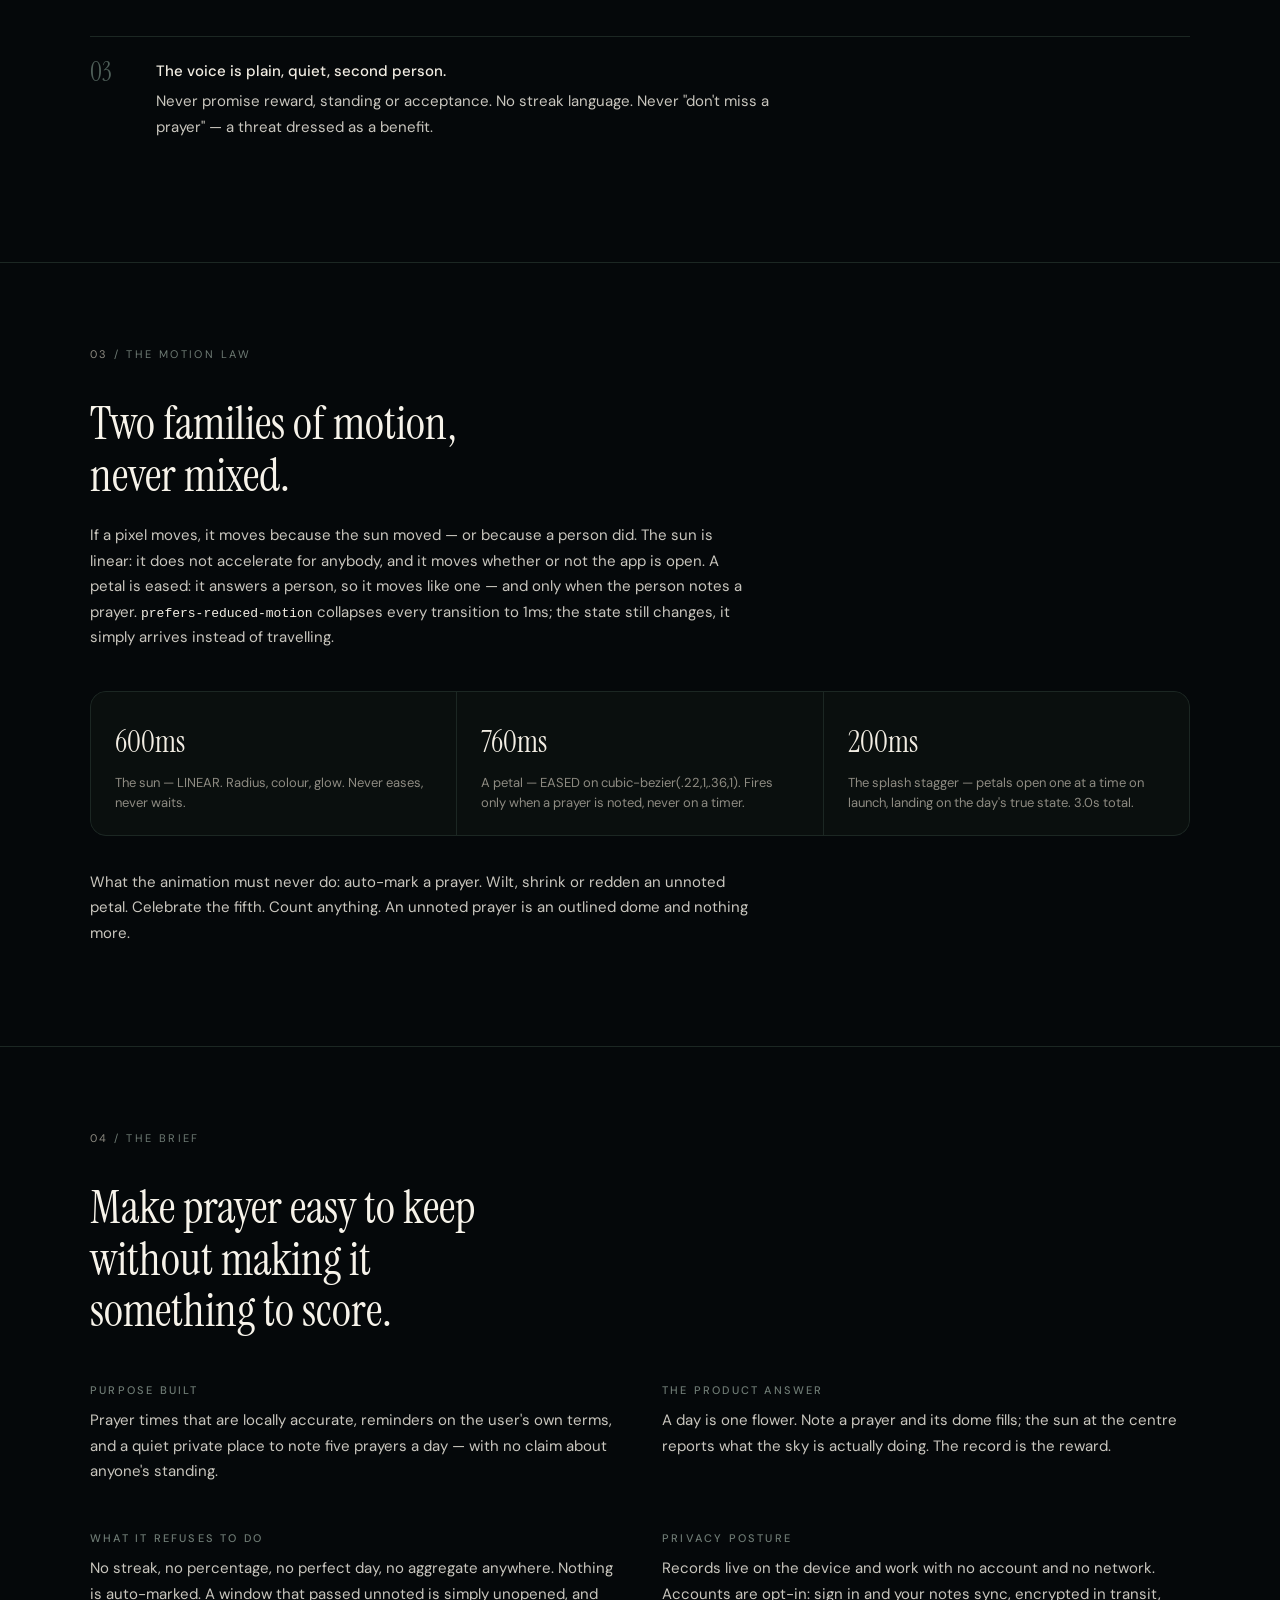
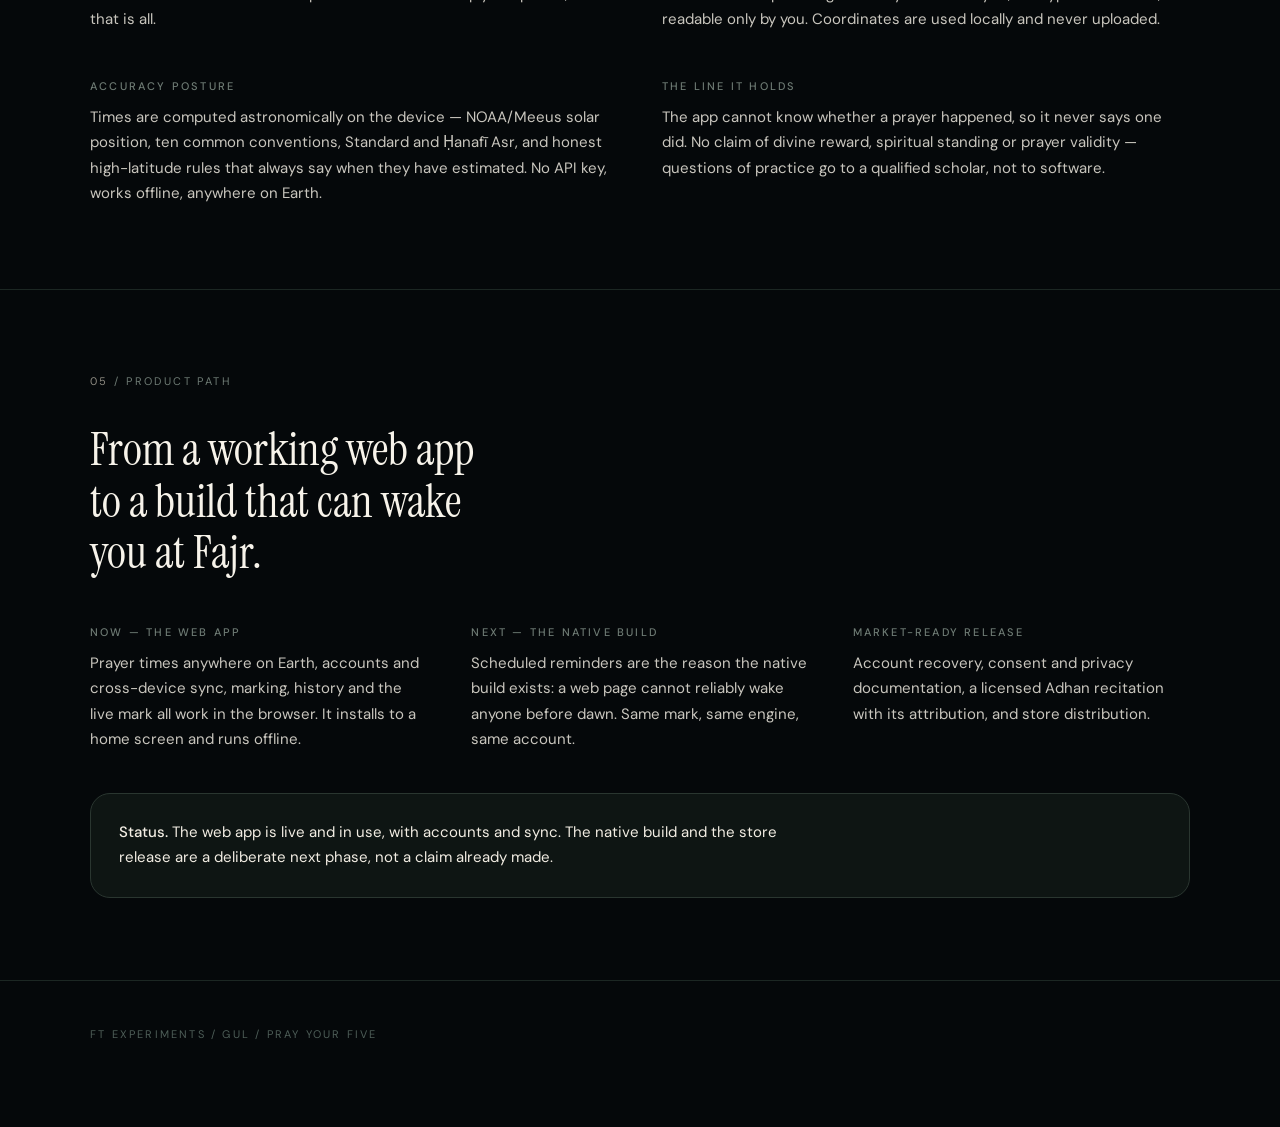
==== commit ad0767f5: "Design brief: the bloom rail — scroll plays one day" ====
--- a/designbrief/index.html
+++ b/designbrief/index.html
@@ -106,6 +106,47 @@
   }
   .caption{font-size:11px;letter-spacing:.18em;text-transform:uppercase;color:var(--faint)}
 
+  /* ── The bloom rail ──────────────────────────────────────────────
+     A tall track with a sticky flower inside it, so scrolling the brief
+     plays one day: the sun rises, crosses, sets, and a dome opens at each
+     prayer. The reader arrives at section 01 having already watched the
+     thing section 01 describes. */
+  .rail{position:relative;height:340vh;border-bottom:1px solid var(--line)}
+  .rail-stage{
+    position:sticky;top:0;height:100vh;
+    display:flex;flex-direction:column;align-items:center;justify-content:center;gap:26px;
+  }
+  .rail-sky{
+    position:absolute;inset:0;pointer-events:none;
+    background:radial-gradient(120% 68% at 50% 62%, var(--rail-glow, transparent) 0%, transparent 72%);
+  }
+  .rail-flower{position:relative;width:min(58vmin,420px);aspect-ratio:1;display:grid;place-items:center}
+  .rail-flower svg{width:100%;height:100%;overflow:visible}
+  /* No CSS transform here on purpose: an inline `style.transform` overrides an
+     SVG element's `transform` attribute, and the attribute is what places each
+     dome around the sun. The scroll handler writes the full attribute instead,
+     so placement and growth stay in one expression. */
+  .rail-flower .p{transition:fill .45s cubic-bezier(.22,1,.36,1)}
+  .rail-cap{position:relative;text-align:center;min-height:44px}
+  .rail-cap .t{
+    font-family:var(--display);font-size:clamp(20px,3vw,30px);color:var(--paper);
+    line-height:1.2;margin:0;
+  }
+  .rail-cap .s{
+    font-size:11px;letter-spacing:.2em;text-transform:uppercase;color:var(--label);margin:8px 0 0;
+  }
+  .rail-hint{
+    position:absolute;bottom:38px;left:50%;transform:translateX(-50%);
+    font-size:11px;letter-spacing:.2em;text-transform:uppercase;color:var(--faint);
+  }
+  @media(prefers-reduced-motion:reduce){
+    /* No scroll story. The flower is simply shown, open, once. */
+    .rail{height:auto}
+    .rail-stage{position:static;height:auto;padding:90px 0}
+    .rail-flower .p{transition:none}
+    .rail-hint{display:none}
+  }
+
   .construct{
     display:grid;grid-template-columns:minmax(240px,340px) 1fr;gap:48px;align-items:center;
     margin-top:44px;
@@ -195,6 +236,28 @@
       <div><dt>Format</dt><dd>Web app (PWA) · native build planned</dd></div>
       <div><dt>Status</dt><dd>Live, with accounts and sync</dd></div>
     </dl>
+  </div>
+</div>
+
+<!-- ── THE BLOOM RAIL ────────────────────────────────────── -->
+<div class="rail" id="rail" aria-hidden="true">
+  <div class="rail-stage">
+    <div class="rail-sky" id="rail-sky"></div>
+    <div class="rail-flower">
+      <svg viewBox="0 0 64 64" role="presentation">
+          <path class="p" d="M-5.2 0 C-8 -4.84 -8 -9.68 -7.04 -13.2 C-5.28 -16.72 -2.4 -19.36 0 -22 C2.4 -19.36 5.28 -16.72 7.04 -13.2 C8 -9.68 8 -4.84 5.2 0 Z" transform="translate(32,32) rotate(0) translate(0,-5.6)"/>
+          <path class="p" d="M-5.2 0 C-8 -4.84 -8 -9.68 -7.04 -13.2 C-5.28 -16.72 -2.4 -19.36 0 -22 C2.4 -19.36 5.28 -16.72 7.04 -13.2 C8 -9.68 8 -4.84 5.2 0 Z" transform="translate(32,32) rotate(72) translate(0,-5.6)"/>
+          <path class="p" d="M-5.2 0 C-8 -4.84 -8 -9.68 -7.04 -13.2 C-5.28 -16.72 -2.4 -19.36 0 -22 C2.4 -19.36 5.28 -16.72 7.04 -13.2 C8 -9.68 8 -4.84 5.2 0 Z" transform="translate(32,32) rotate(144) translate(0,-5.6)"/>
+          <path class="p" d="M-5.2 0 C-8 -4.84 -8 -9.68 -7.04 -13.2 C-5.28 -16.72 -2.4 -19.36 0 -22 C2.4 -19.36 5.28 -16.72 7.04 -13.2 C8 -9.68 8 -4.84 5.2 0 Z" transform="translate(32,32) rotate(216) translate(0,-5.6)"/>
+          <path class="p" d="M-5.2 0 C-8 -4.84 -8 -9.68 -7.04 -13.2 C-5.28 -16.72 -2.4 -19.36 0 -22 C2.4 -19.36 5.28 -16.72 7.04 -13.2 C8 -9.68 8 -4.84 5.2 0 Z" transform="translate(32,32) rotate(288) translate(0,-5.6)"/>
+        <circle id="rail-sun" cx="32" cy="32" r="7.4" fill="#9AA6AE"/>
+      </svg>
+    </div>
+    <div class="rail-cap">
+      <p class="t" id="rail-title">Before first light</p>
+      <p class="s" id="rail-sub">Five domes, closed</p>
+    </div>
+    <p class="rail-hint">Scroll — one day</p>
   </div>
 </div>
 
@@ -427,5 +490,124 @@
   </div>
 </footer>
 
+
+<script>
+/* ── The bloom rail ───────────────────────────────────────────────────
+   Scrolling the brief plays one day. The sun's colour comes from the same
+   eleven-stop ramp the product uses, interpolated by a synthetic altitude,
+   and a dome opens as the scroll passes each prayer. Nothing here counts
+   anything: five domes open because a day has five prayers in it, and the
+   flower is identical at the end of every day it plays.                   */
+(function () {
+  var rail = document.getElementById('rail');
+  if (!rail) return;
+
+  var RAMP = [
+    [-40,[42,38,58]],[-30,[86,54,66]],[-22,[150,70,62]],[-14,[186,84,58]],
+    [-5,[214,100,52]],[1,[226,120,54]],[8,[235,148,70]],[20,[242,184,100]],
+    [40,[249,222,158]],[58,[253,241,210]],[70,[255,251,238]]
+  ];
+  var NIGHT = [154,166,174];
+
+  /* Setting runs warmer than rising at the same angle — dusk is not dawn. */
+  function sun(alt, setting) {
+    var lo = RAMP[0], hi = RAMP[RAMP.length - 1], i;
+    for (i = 0; i < RAMP.length - 1; i++) {
+      if (alt >= RAMP[i][0] && alt <= RAMP[i + 1][0]) { lo = RAMP[i]; hi = RAMP[i + 1]; break; }
+    }
+    var k = Math.max(0, Math.min(1, (alt - lo[0]) / ((hi[0] - lo[0]) || 1)));
+    var warm = (setting && alt < 30) ? [10, -6, -12] : [0, 0, 0];
+    return lo[1].map(function (v, j) {
+      return Math.max(0, Math.min(255, Math.round(v + (hi[1][j] - v) * k + warm[j])));
+    });
+  }
+
+  /* Sunrise and sunset sit at 0.20 and 0.76 of the scroll; the two twilight
+     prayers fall about 18° below the horizon on either side, which is where
+     this ramp's rose stops actually live. Dhuhr is the peak by construction. */
+  var RISE = 0.20, SET = 0.76;
+  var PRAYERS = [
+    { at: 0.15, name: 'Fajr',    note: 'The sky lifts before the disc does' },
+    { at: 0.48, name: 'Dhuhr',   note: 'The sun has passed its meridian' },
+    { at: 0.63, name: 'Asr',     note: 'The shadow has passed the upright' },
+    { at: 0.76, name: 'Maghrib', note: 'The disc is gone' },
+    { at: 0.81, name: 'Isha',    note: 'The last red has left the sky' }
+  ];
+
+  var petals = rail.querySelectorAll('.p');
+  var disc   = document.getElementById('rail-sun');
+  var sky    = document.getElementById('rail-sky');
+  var title  = document.getElementById('rail-title');
+  var sub    = document.getElementById('rail-sub');
+  var reduce = matchMedia('(prefers-reduced-motion: reduce)').matches;
+
+  function paint(p) {
+    /* Altitude across the scroll, zero at sunrise and sunset so the sun's arc
+       is the middle of the story and the twilights sit either side of it. */
+    var alt = 64 * Math.sin(Math.PI * (p - RISE) / (SET - RISE));
+
+    /* Night is Isha through to first light — a prayer boundary, not a horizon
+       one. Defining it by altitude instead would paint the disc grey through
+       both twilights and throw away the whole rose half of the ramp, which is
+       the part that actually matters: it is where Fajr and Isha happen. */
+    var night = (p >= PRAYERS[4].at) || (p < PRAYERS[0].at);
+    var rgb   = night ? NIGHT : sun(alt, p > PRAYERS[1].at);
+    var css   = 'rgb(' + rgb[0] + ',' + rgb[1] + ',' + rgb[2] + ')';
+    var lift  = Math.max(0, Math.min(1, (alt + 8) / 64));
+
+    disc.setAttribute('r', (7.4 + (night ? 0 : lift * 3.4)).toFixed(2));
+    disc.setAttribute('fill', css);
+    disc.style.filter = 'drop-shadow(0 0 ' + (night ? 5 : 3 + lift * 9).toFixed(1) + 'px ' + css + ')';
+    sky.style.setProperty('--rail-glow',
+      'rgba(' + rgb[0] + ',' + rgb[1] + ',' + rgb[2] + ',' + (night ? 0.05 : 0.05 + lift * 0.14).toFixed(3) + ')');
+
+    var open = 0, i;
+    for (i = 0; i < PRAYERS.length; i++) {
+      var pe = petals[i];
+      var on = p >= PRAYERS[i].at;
+      if (on) open++;
+
+      /* Each dome grows across a short window rather than popping at its
+         threshold, so scrolling *opens* it instead of switching it on. The
+         curve is the handoff's own ease, evaluated by hand because there is
+         no CSS transition to hand it to. */
+      var t = Math.max(0, Math.min(1, (p - PRAYERS[i].at) / 0.05));
+      var e = 1 - Math.pow(1 - t, 3);
+      var scale = (0.80 + 0.20 * e).toFixed(3);
+
+      pe.setAttribute('transform',
+        'translate(32,32) rotate(' + (i * 72) + ') translate(0,-5.6) scale(' + scale + ')');
+      pe.setAttribute('fill', on ? '#F2EDE3' : 'none');
+      pe.setAttribute('stroke', on ? 'none' : '#F2EDE3');
+      pe.setAttribute('stroke-width', on ? '0' : '1.1');
+      pe.setAttribute('opacity', on ? (0.4 + 0.6 * e).toFixed(3) : '0.4');
+    }
+
+    var last = null;
+    for (i = 0; i < PRAYERS.length; i++) if (p >= PRAYERS[i].at) last = PRAYERS[i];
+    title.textContent = last ? last.note : 'Before first light';
+    sub.textContent   = open === 0 ? 'Five domes, closed'
+                      : open + (open === 1 ? ' dome open' : ' domes open') + ' · ' + last.name;
+  }
+
+  if (reduce) { paint(0.95); return; }
+
+  var ticking = false;
+  function onScroll() {
+    if (ticking) return;
+    ticking = true;
+    requestAnimationFrame(function () {
+      var r = rail.getBoundingClientRect();
+      var span = r.height - window.innerHeight;
+      var p = span > 0 ? Math.max(0, Math.min(1, -r.top / span)) : 0;
+      paint(p);
+      ticking = false;
+    });
+  }
+  addEventListener('scroll', onScroll, { passive: true });
+  addEventListener('resize', onScroll);
+  paint(0);
+})();
+</script>
 </body>
 </html>
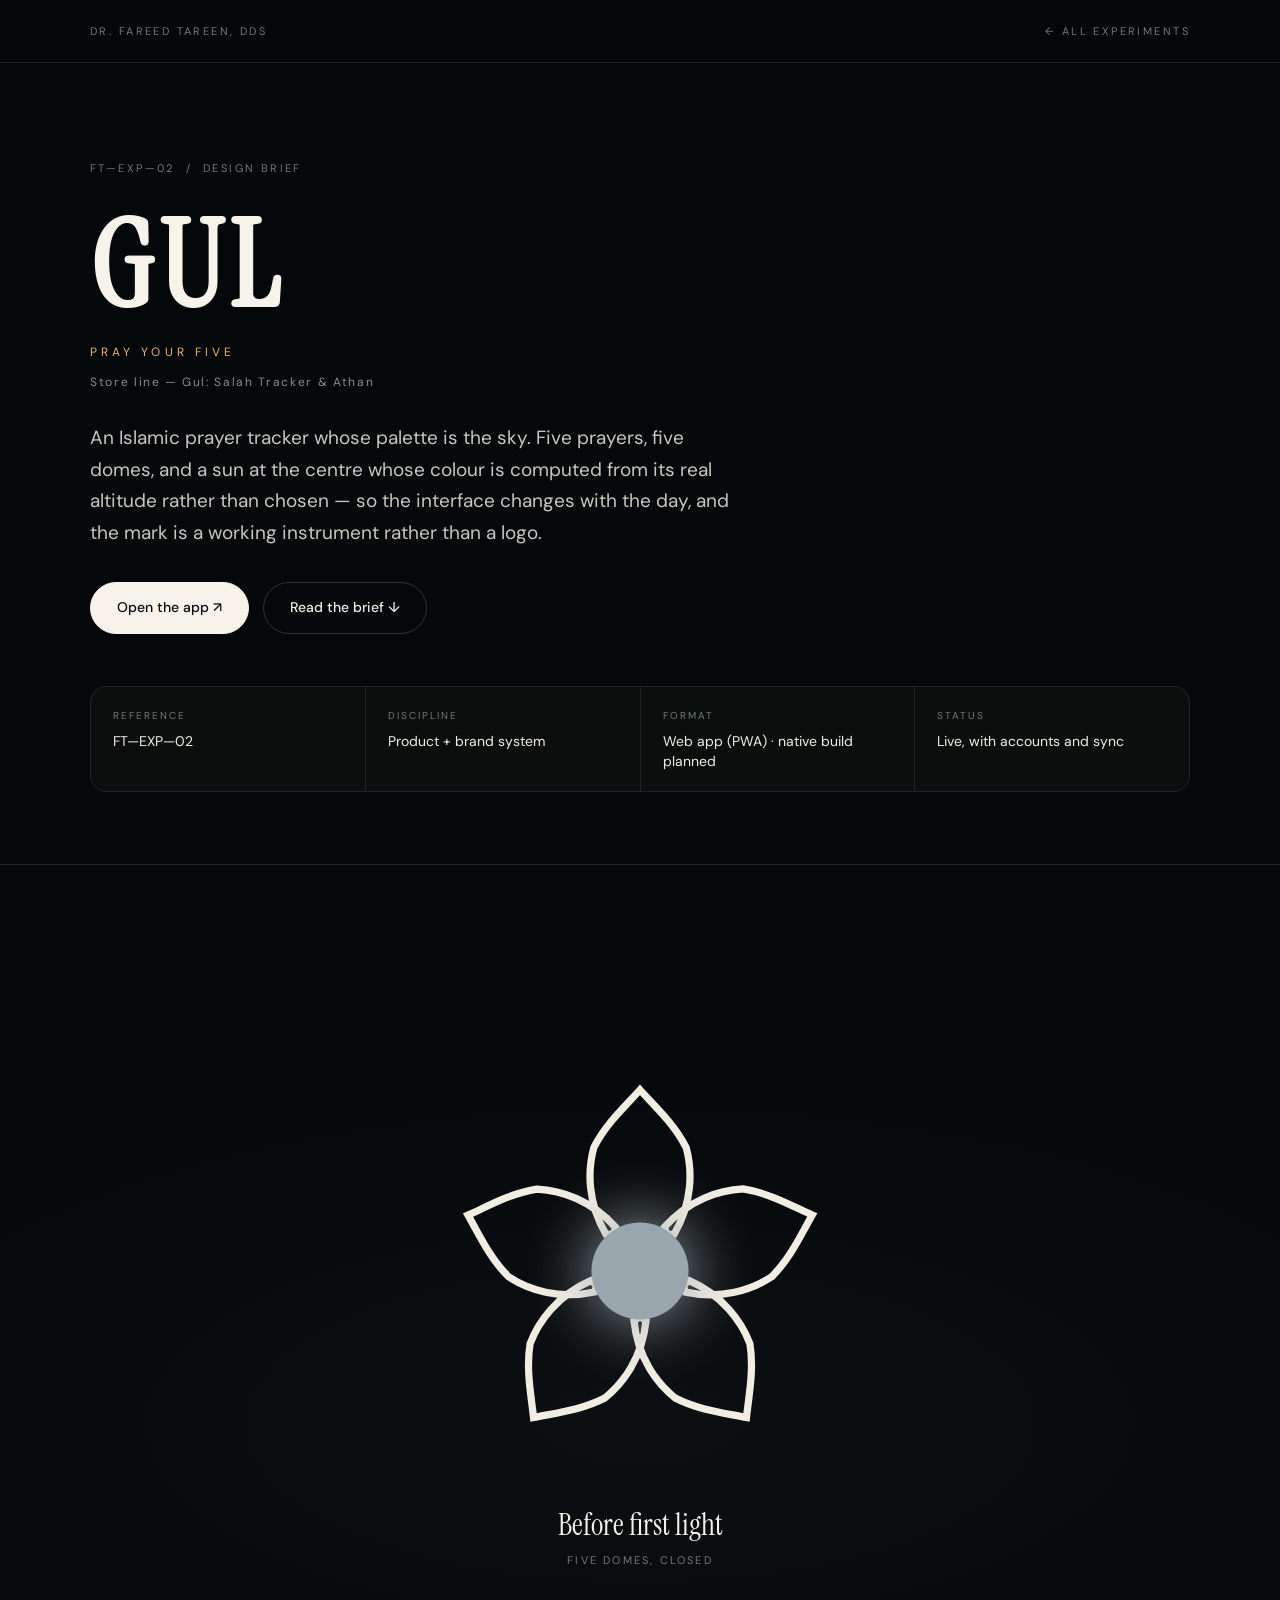
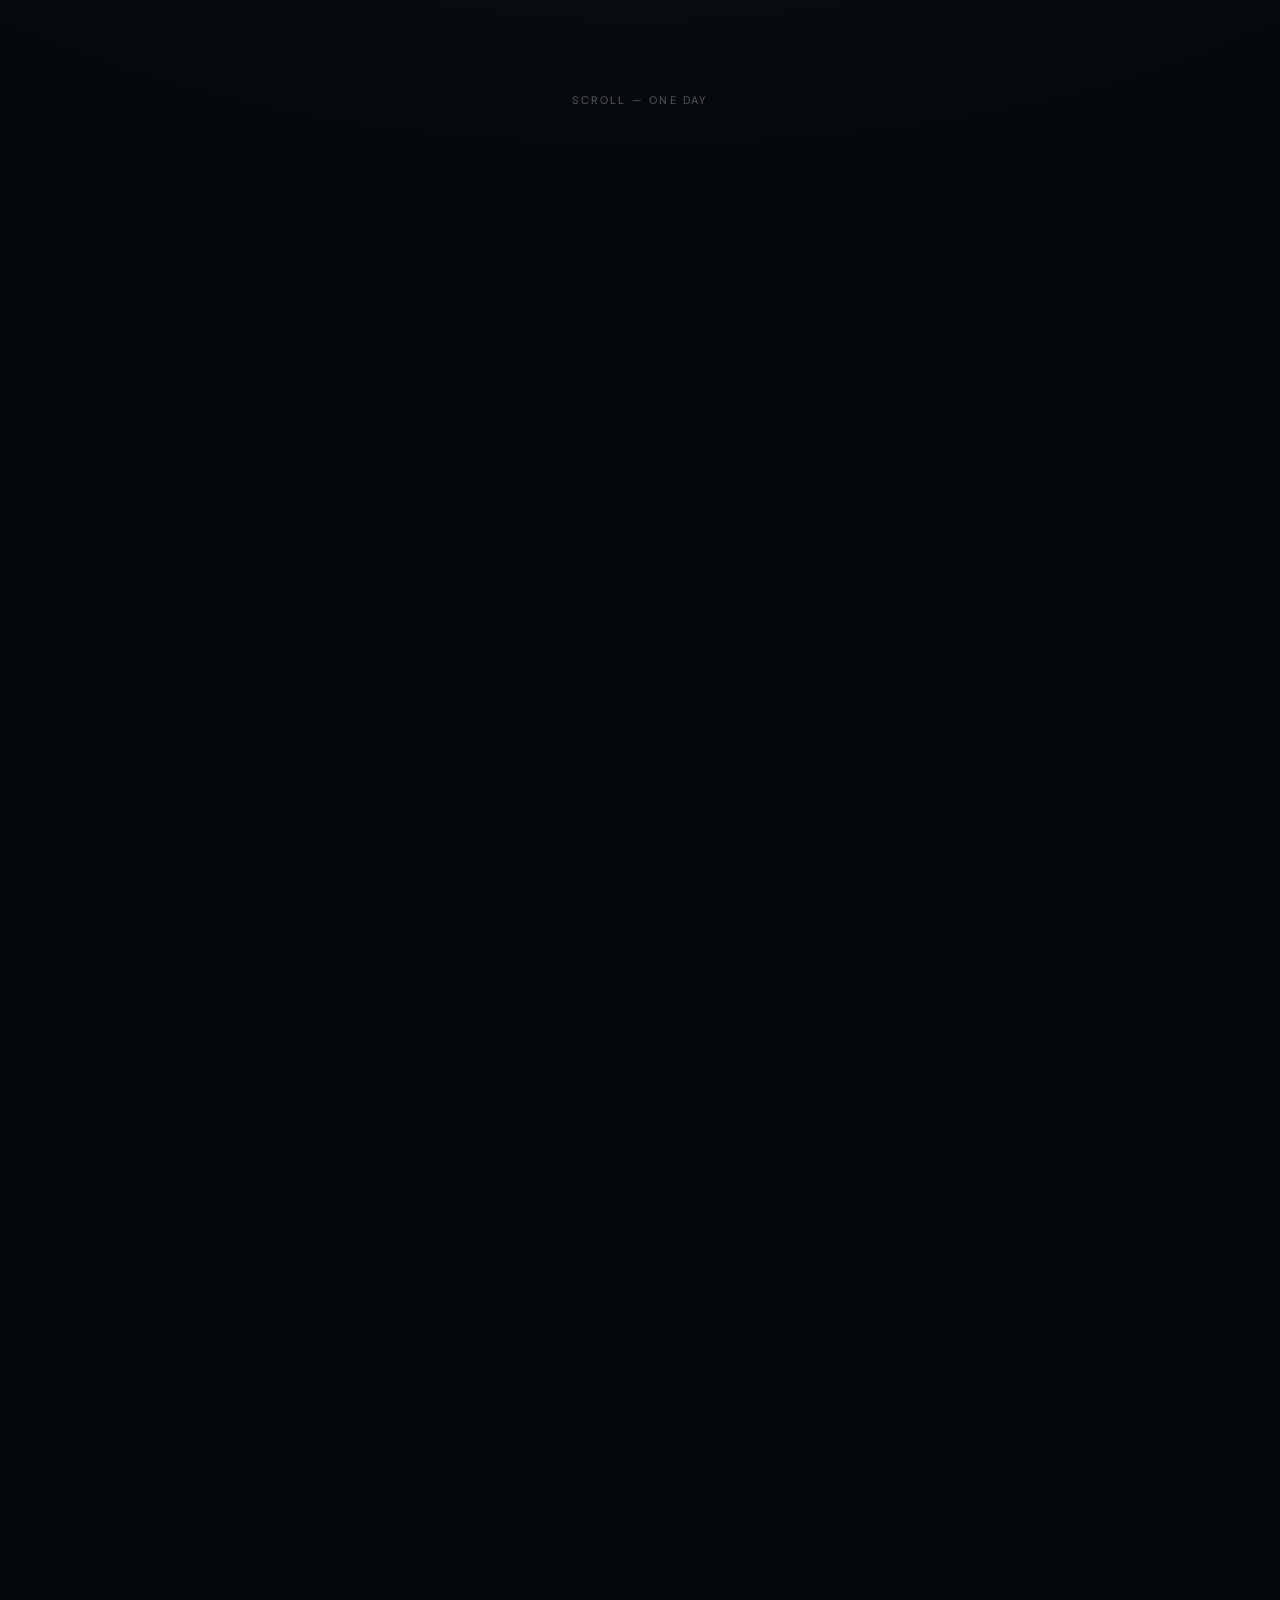
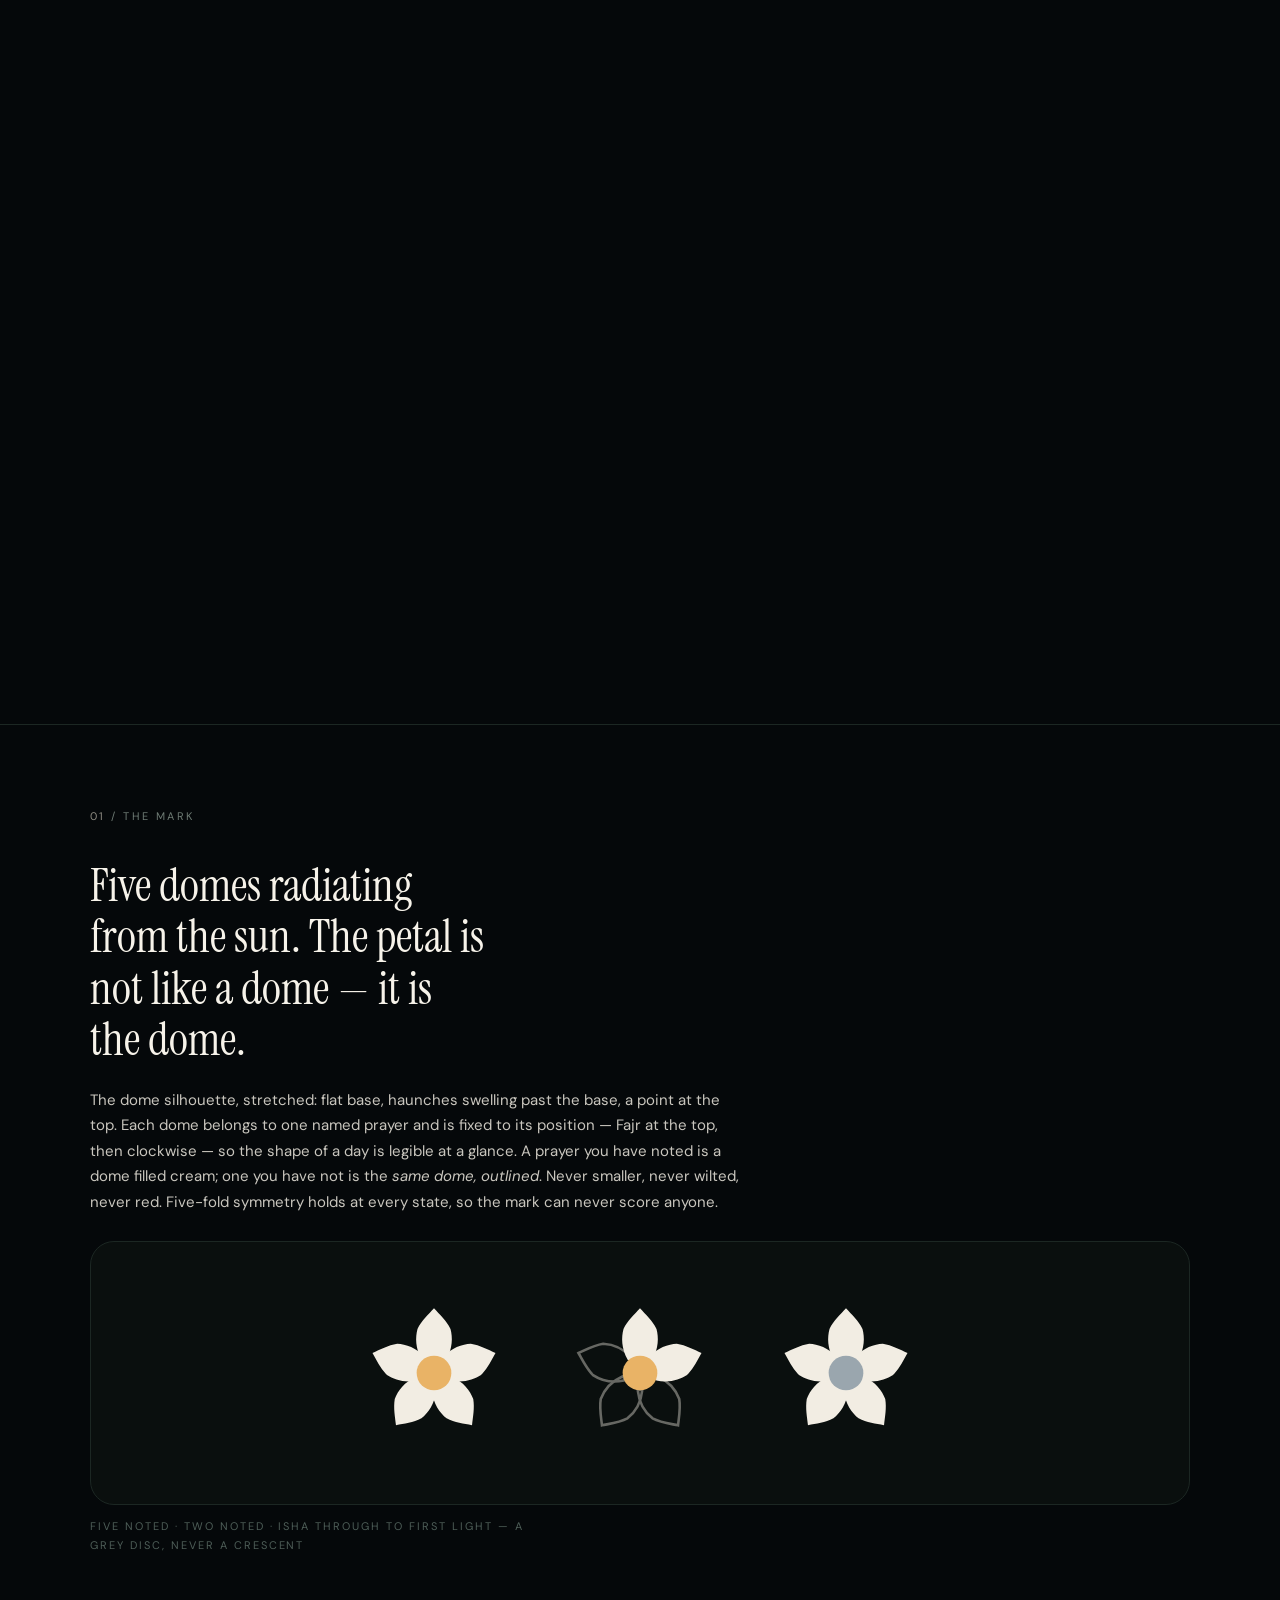
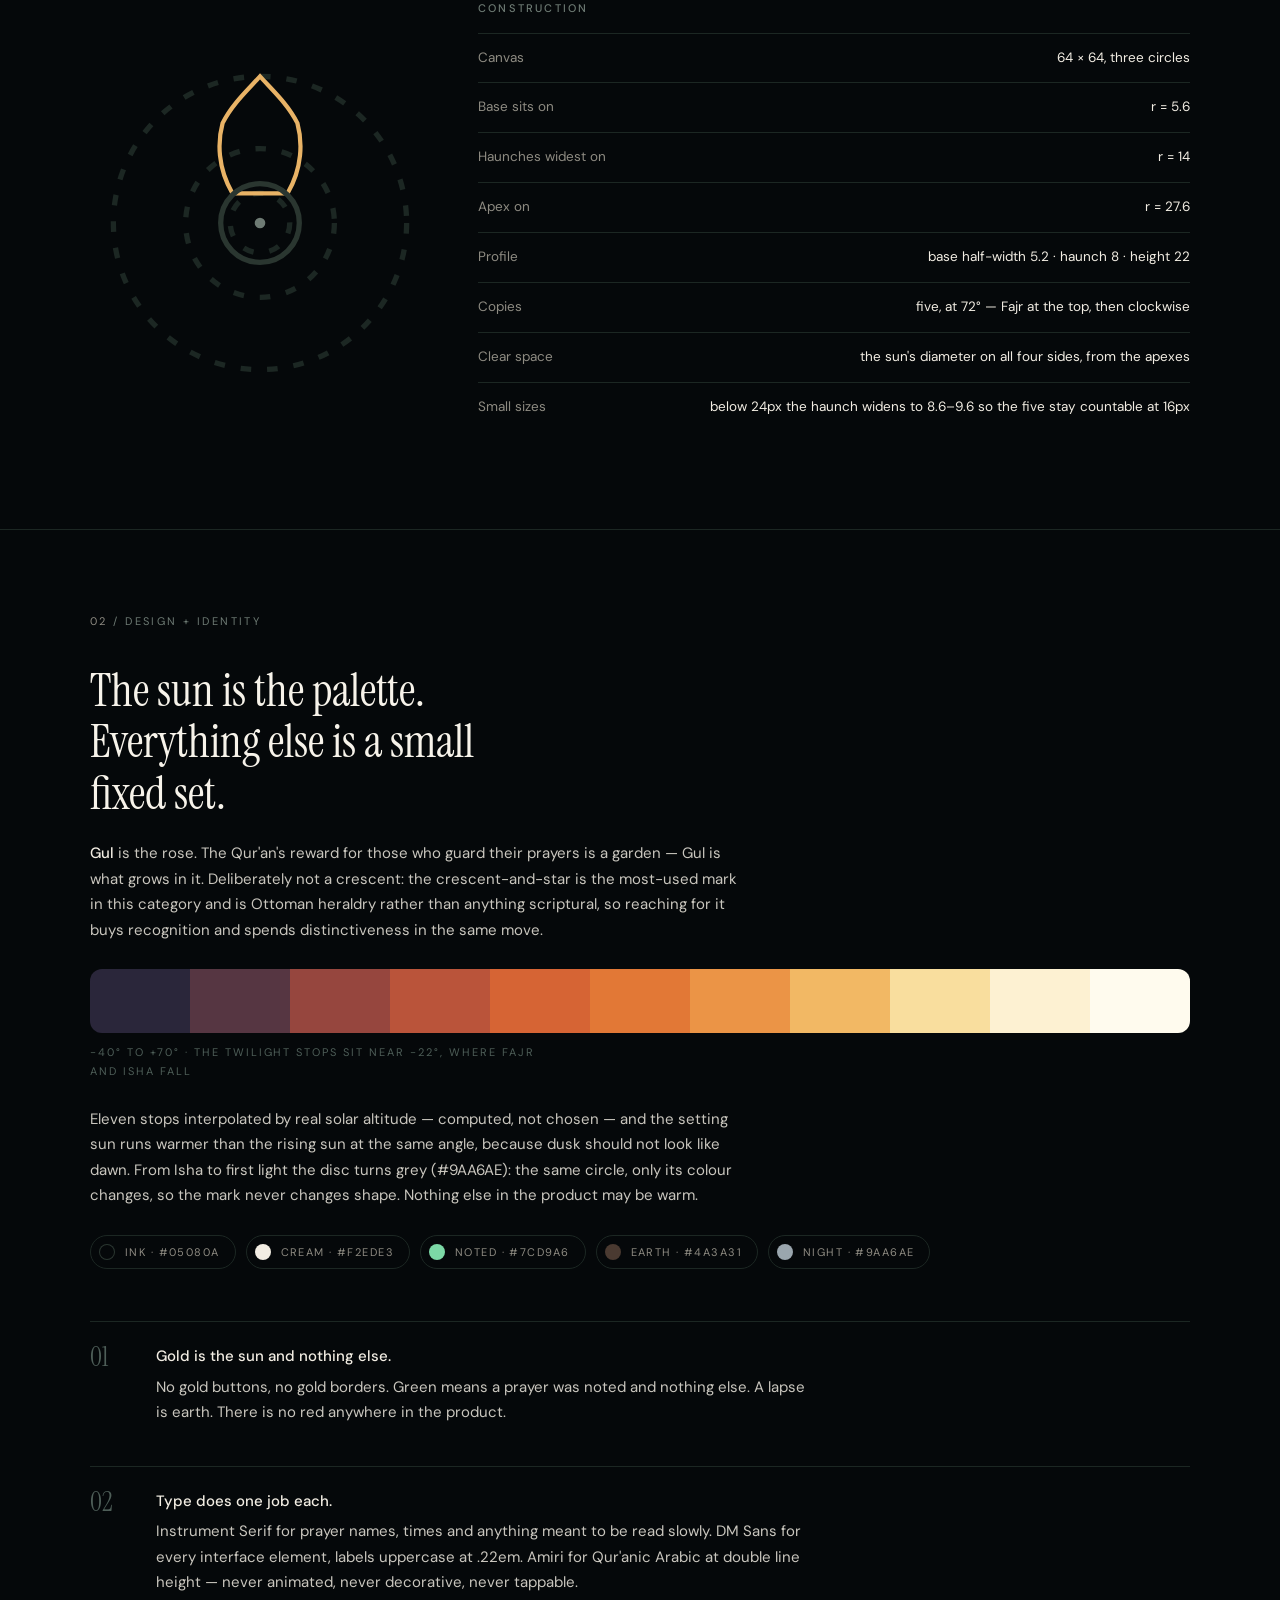
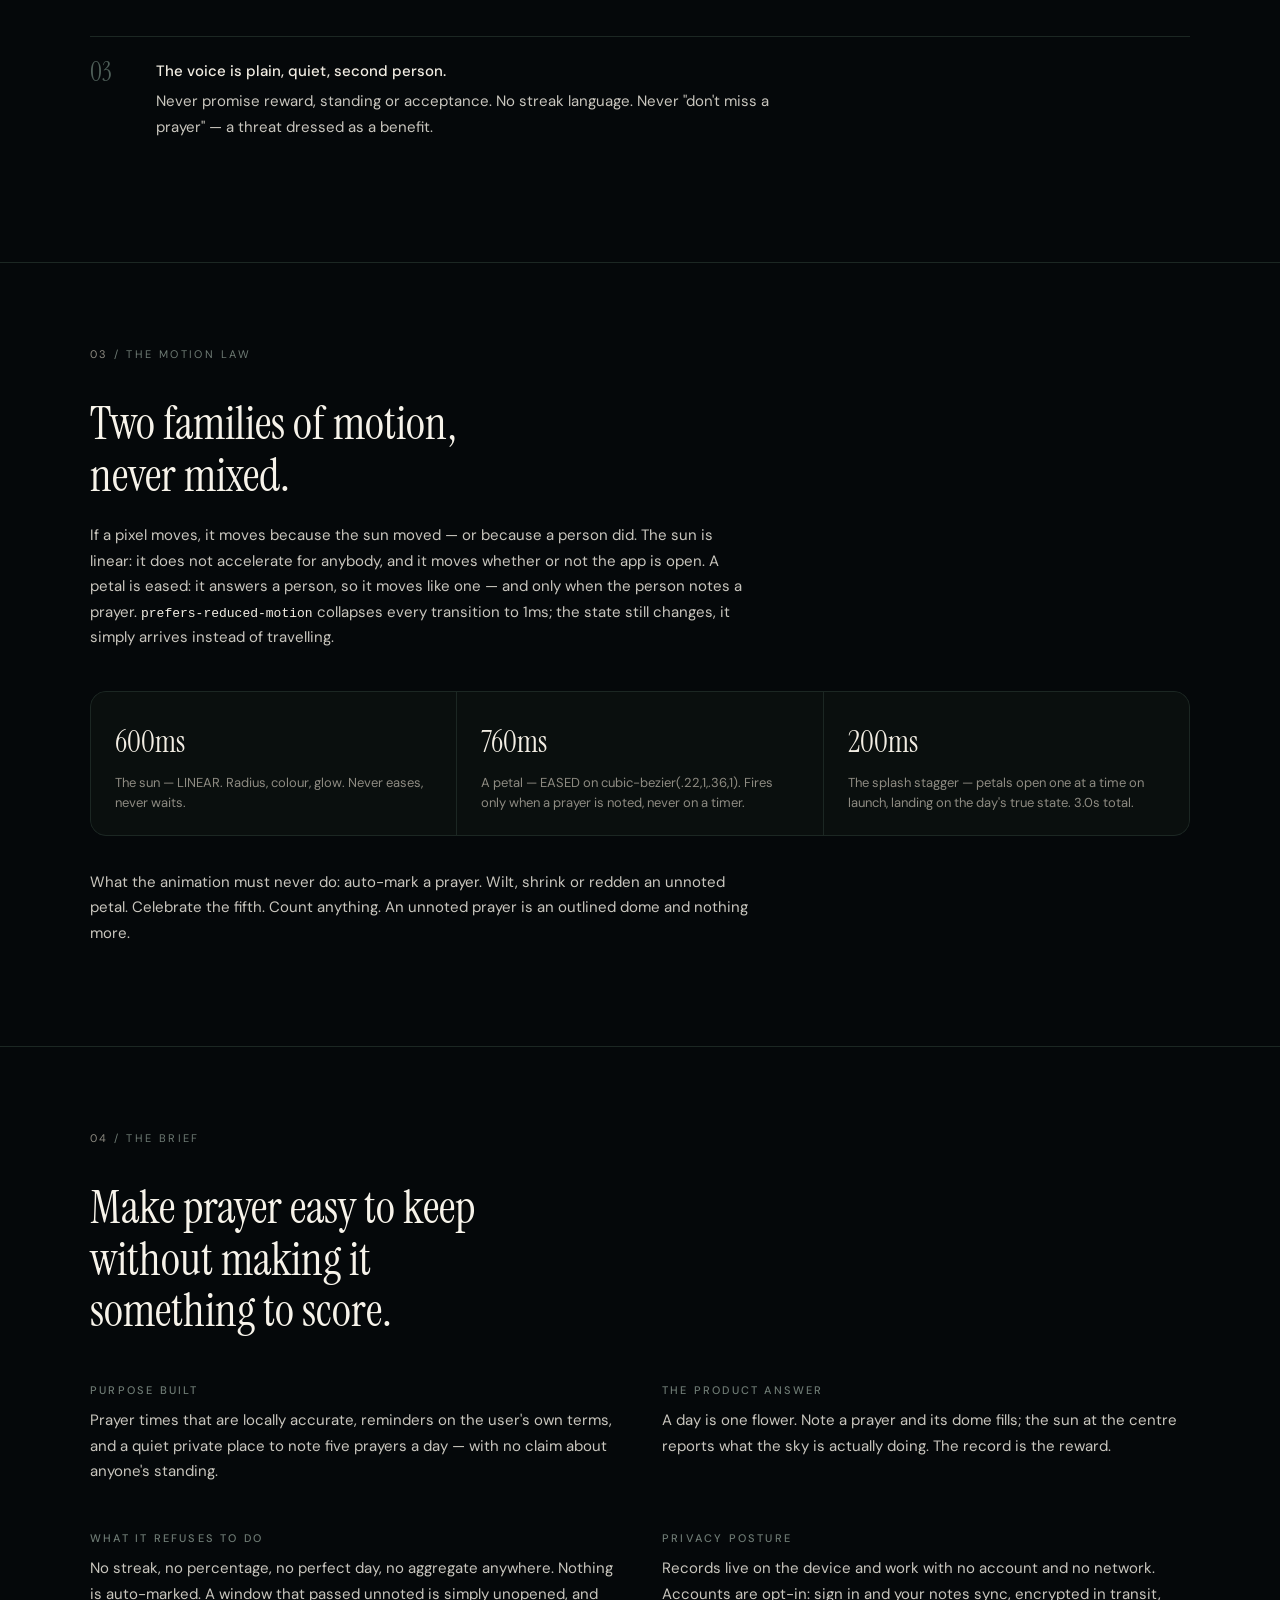
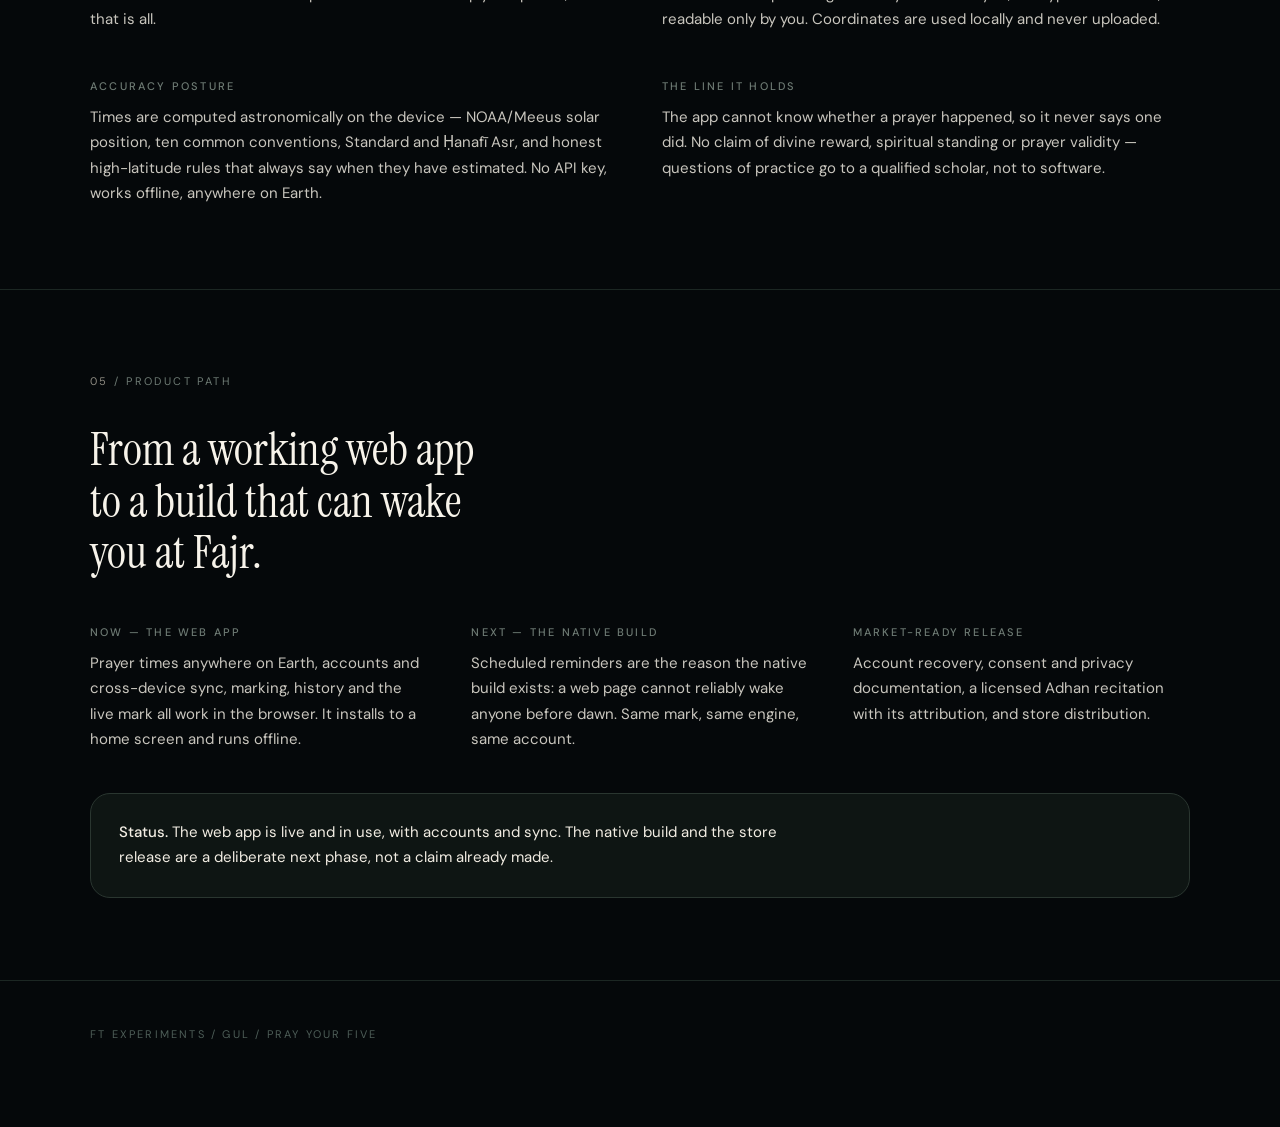
==== commit bcb1abd5: "Drop the Arabic from the brief" ====
--- a/designbrief/index.html
+++ b/designbrief/index.html
@@ -4,7 +4,7 @@
 <meta charset="UTF-8">
 <meta name="viewport" content="width=device-width, initial-scale=1">
 <title>GUL — Design brief · FT Experiments</title>
-<meta name="description" content="GUL (گُل) — an Islamic prayer tracker whose mark is five domes around the sun. Design brief: the mark, the sun ramp, motion laws, and the product path.">
+<meta name="description" content="GUL — an Islamic prayer tracker whose mark is five domes around the sun. Design brief: the mark, the sun ramp, motion laws, and the product path.">
 <link rel="icon" href="../favicon.svg" type="image/svg+xml">
 <link rel="preconnect" href="https://fonts.googleapis.com">
 <link rel="preconnect" href="https://fonts.gstatic.com" crossorigin>
@@ -214,7 +214,6 @@
 
     <div class="lockup">
       <h1 class="word">GUL</h1>
-      <span class="arabic">گُل</span>
     </div>
     <p class="tag">Pray your five</p>
     <p class="storeline">Store line — Gul: Salah Tracker &amp; Athan</p>
@@ -344,7 +343,7 @@
     <h2>The sun is the palette. Everything else is a small fixed set.</h2>
 
     <p>
-      <strong style="color:var(--cream);font-weight:500">Gul</strong> (گُل) is the rose. The
+      <strong style="color:var(--cream);font-weight:500">Gul</strong> is the rose. The
       Qur'an's reward for those who guard their prayers is a garden — Gul is what grows in it.
       Deliberately not a crescent: the crescent-and-star is the most-used mark in this category
       and is Ottoman heraldry rather than anything scriptural, so reaching for it buys
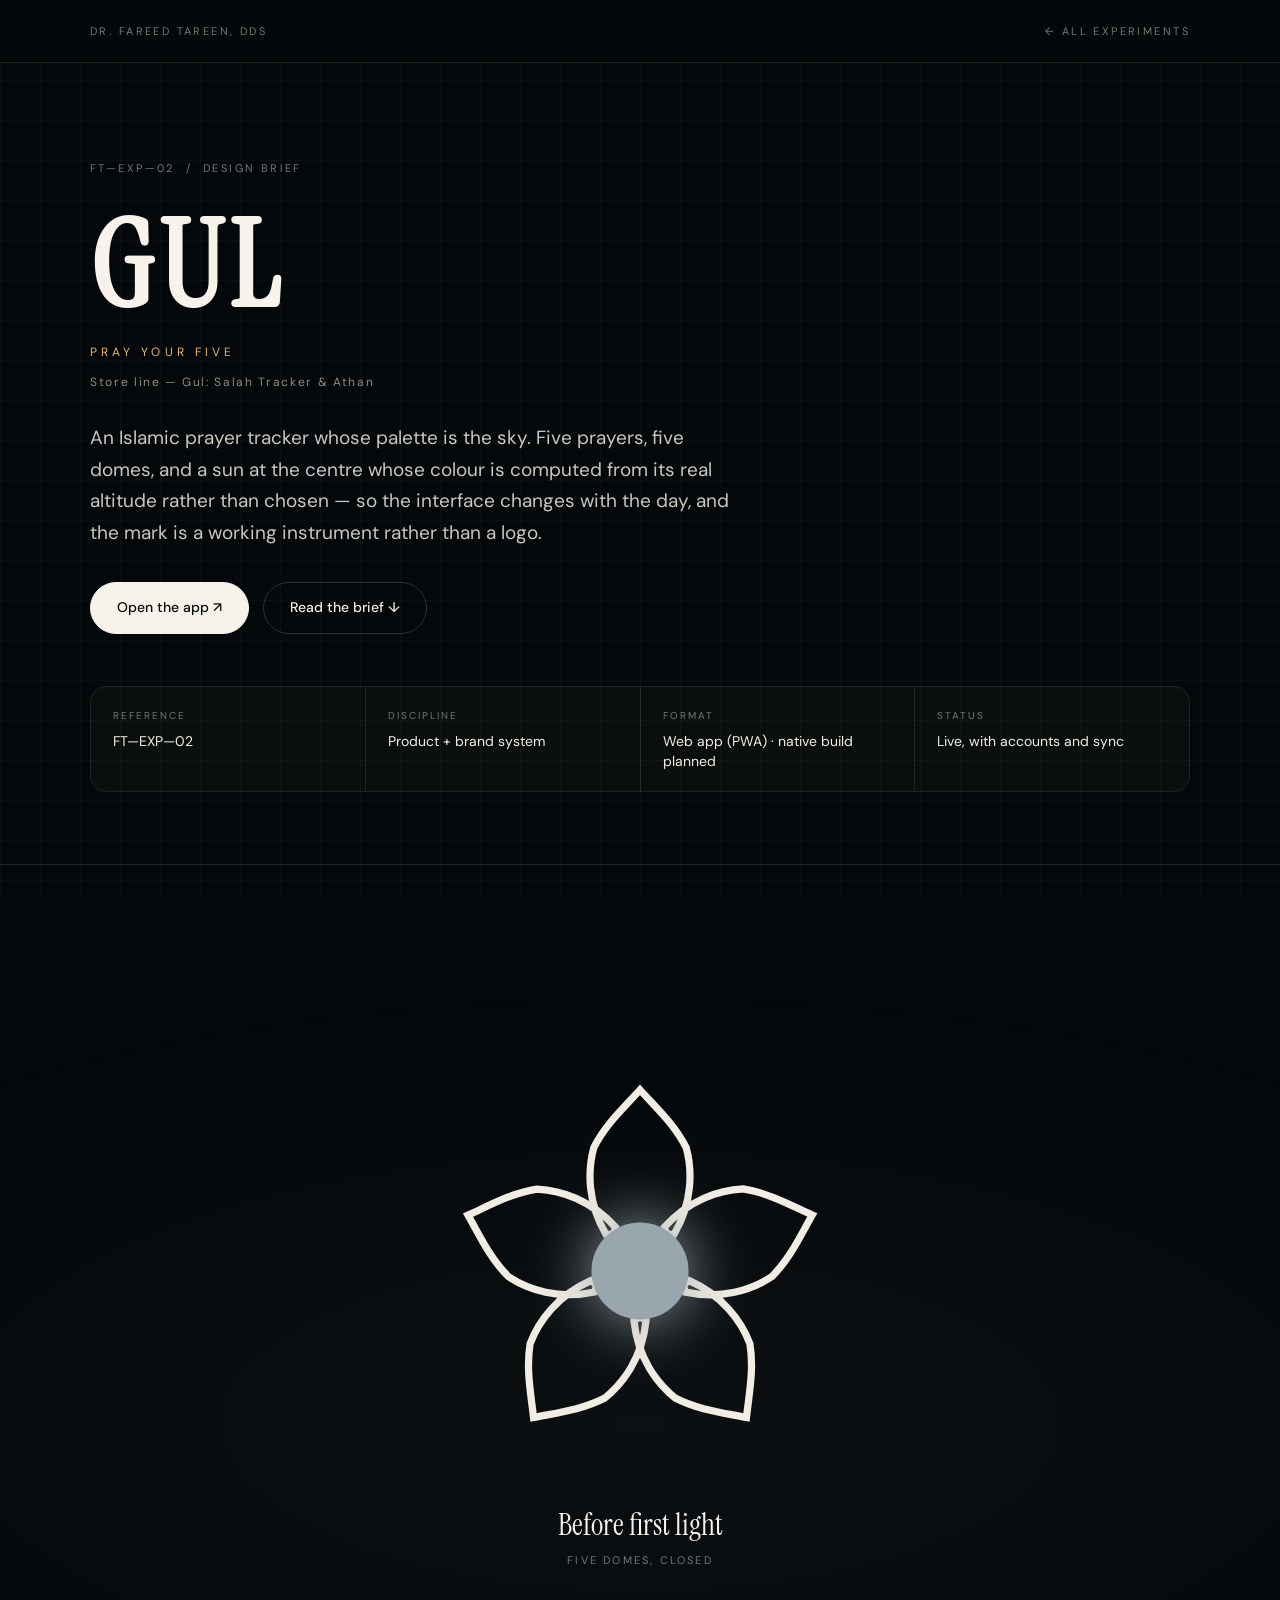
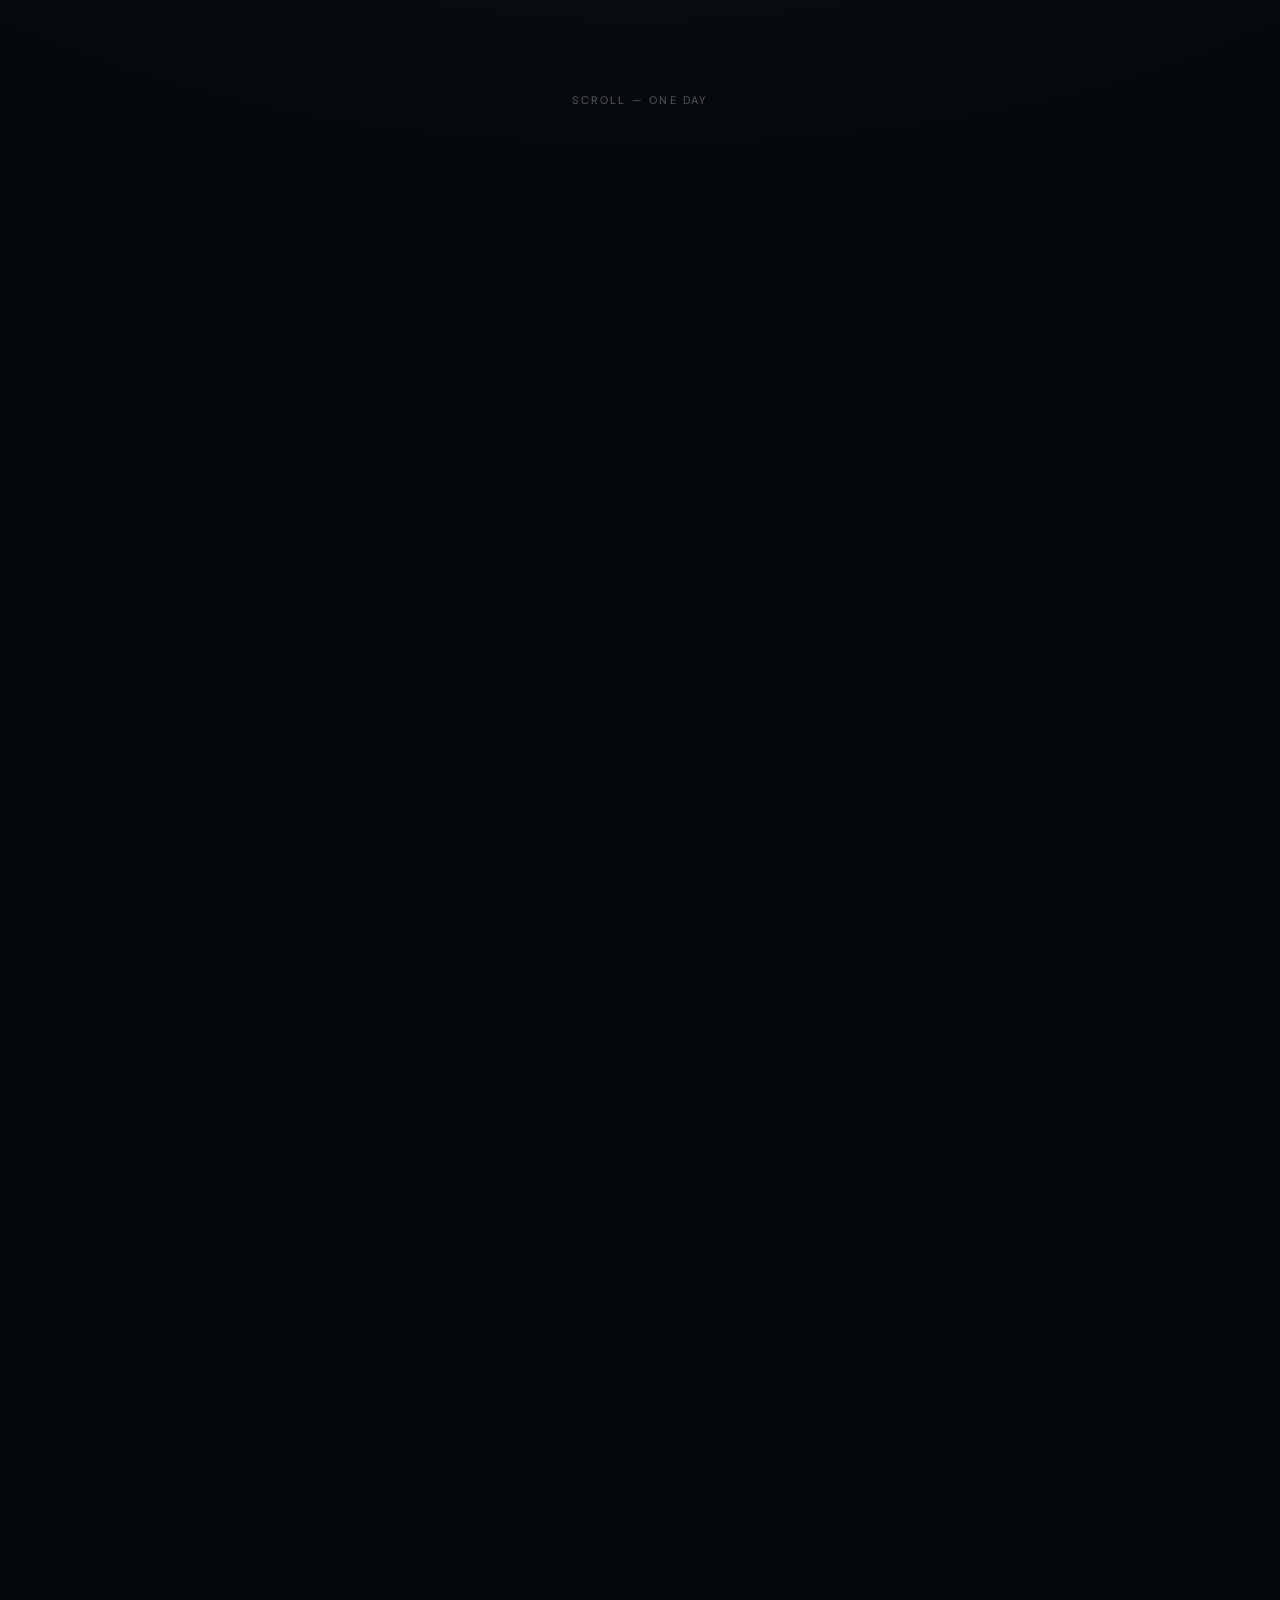
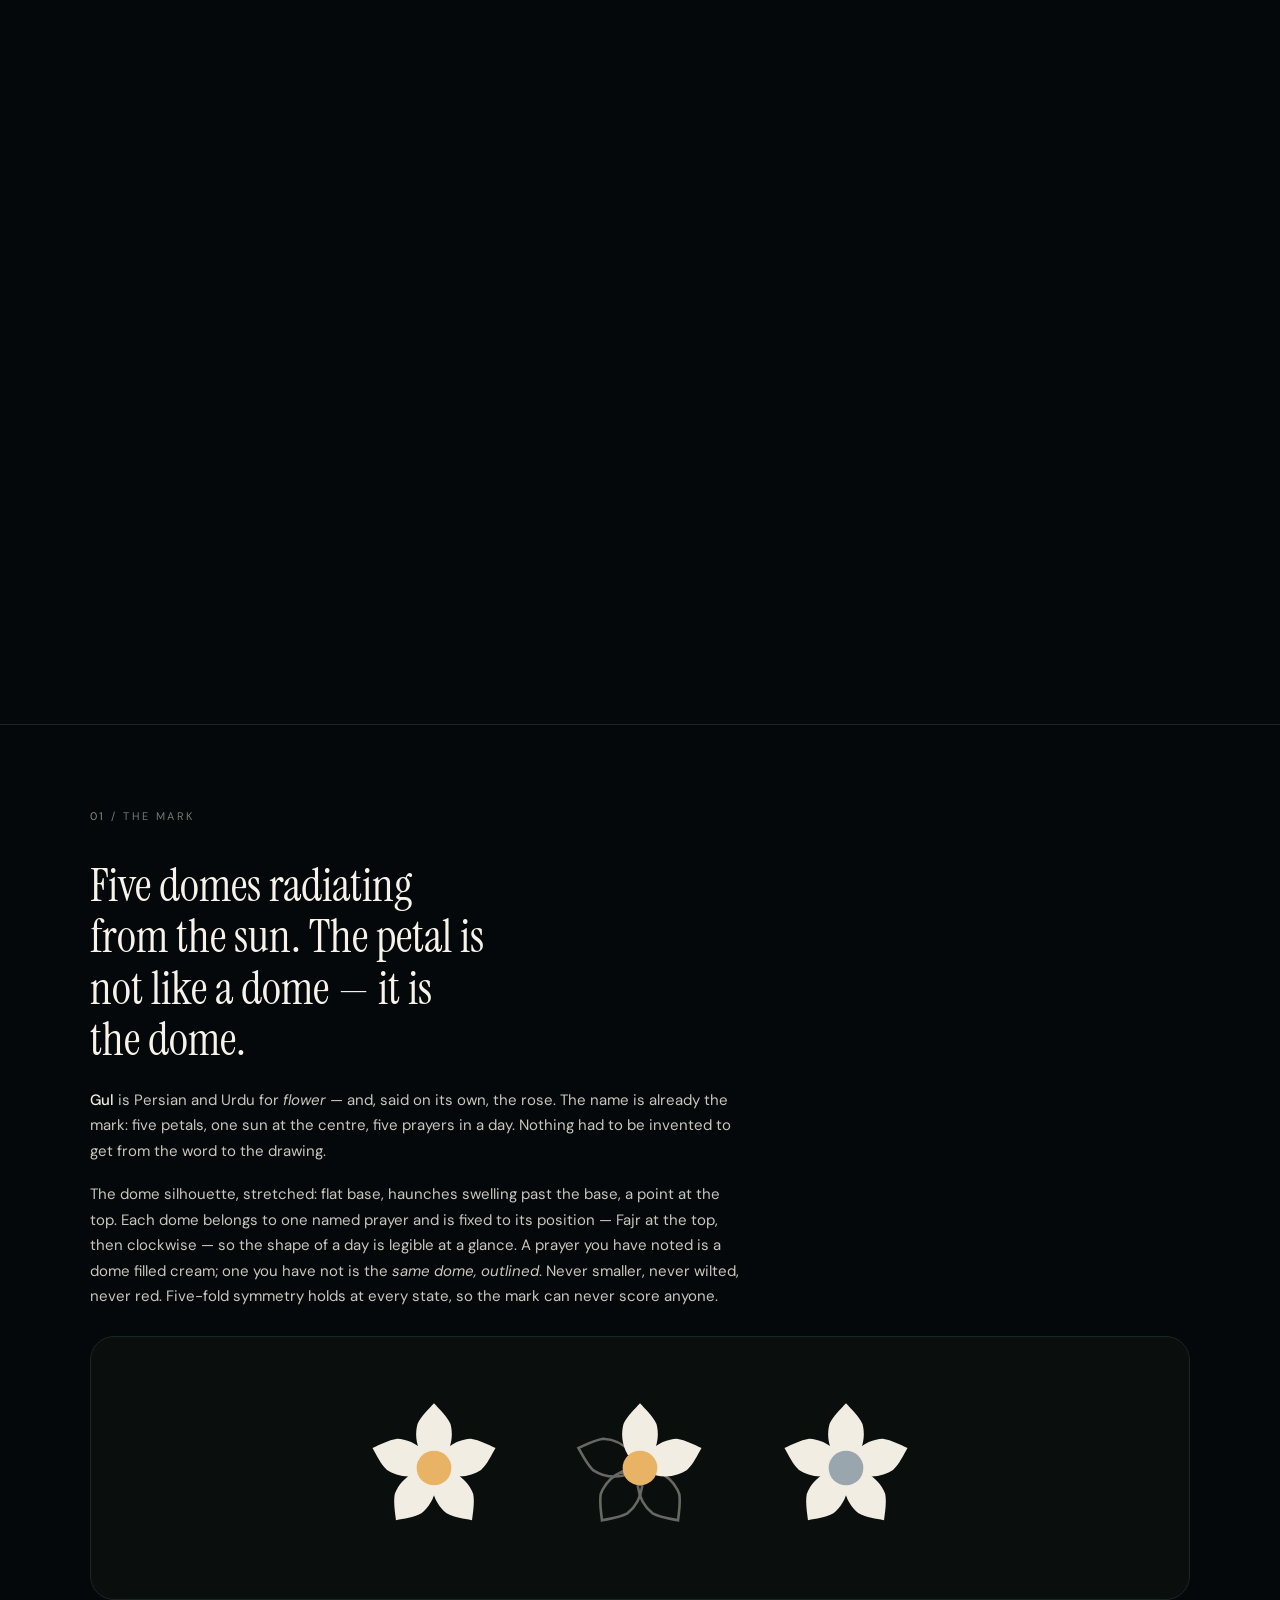
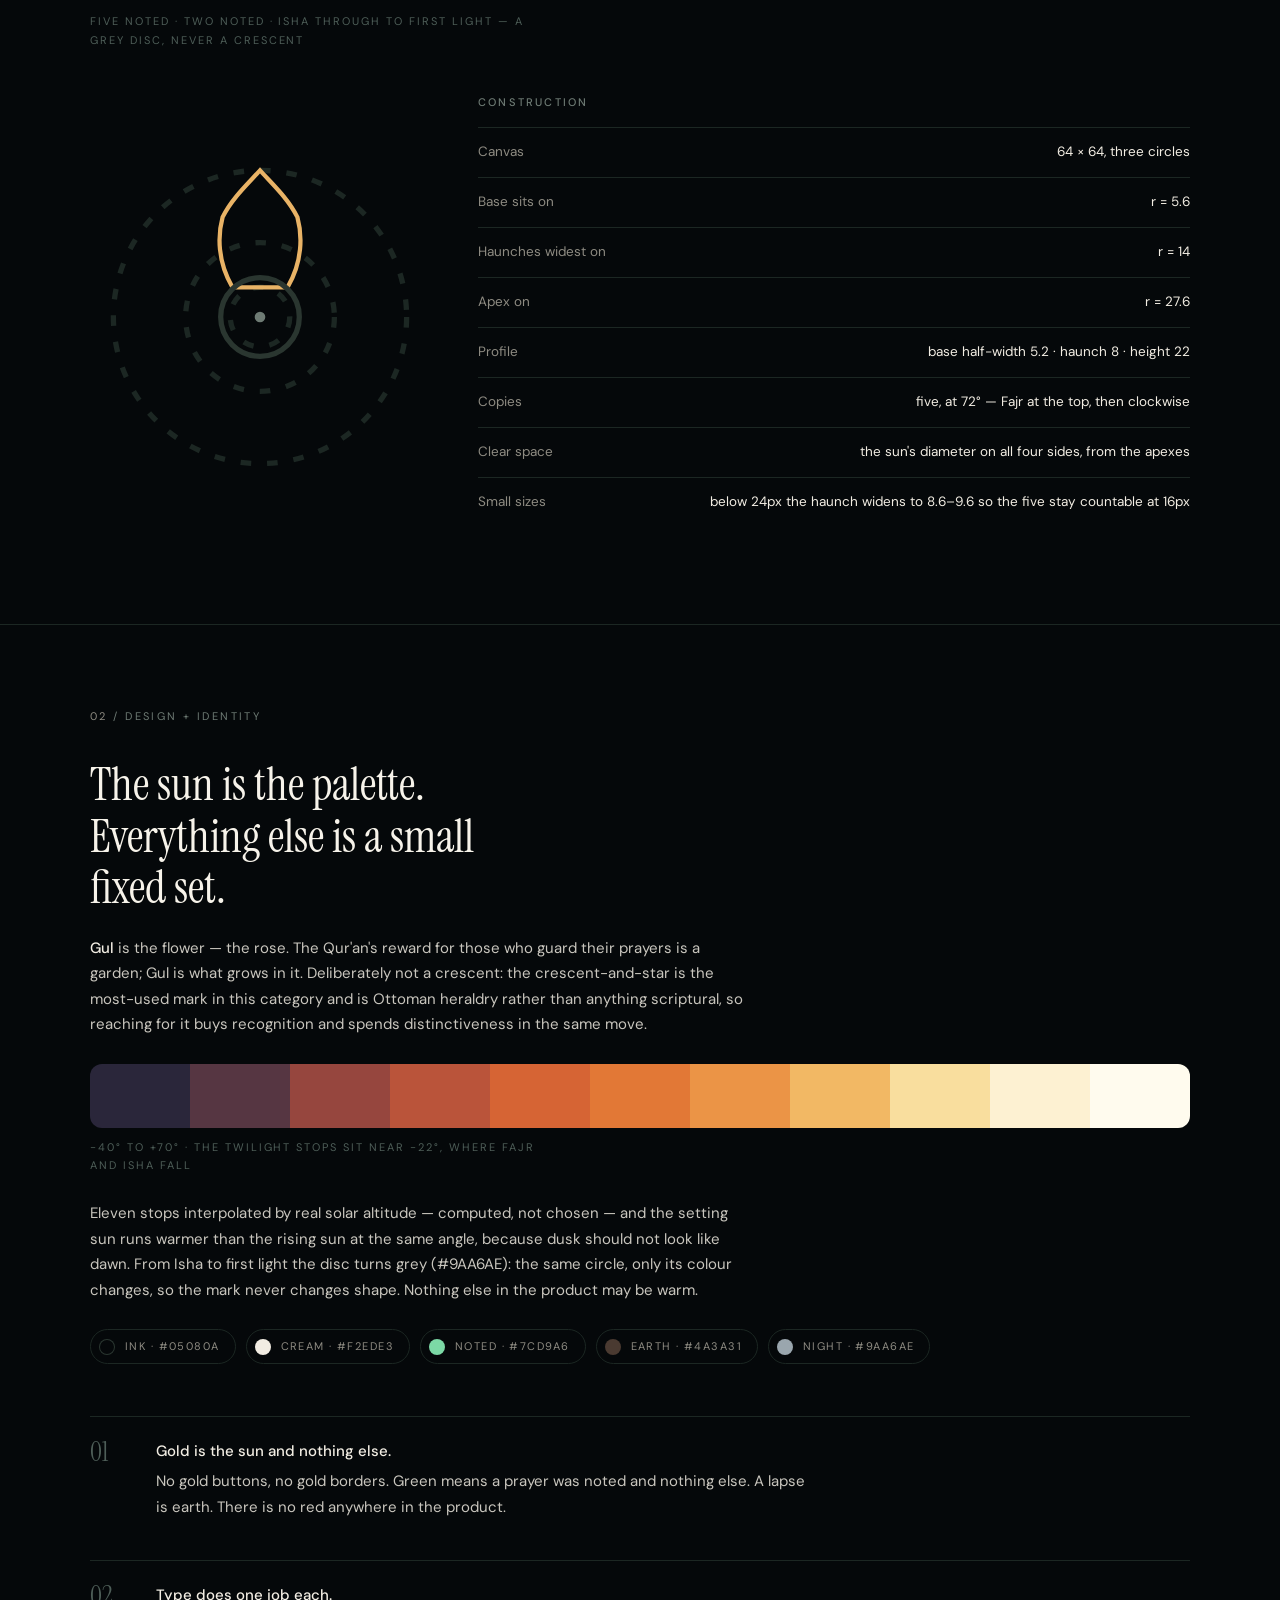
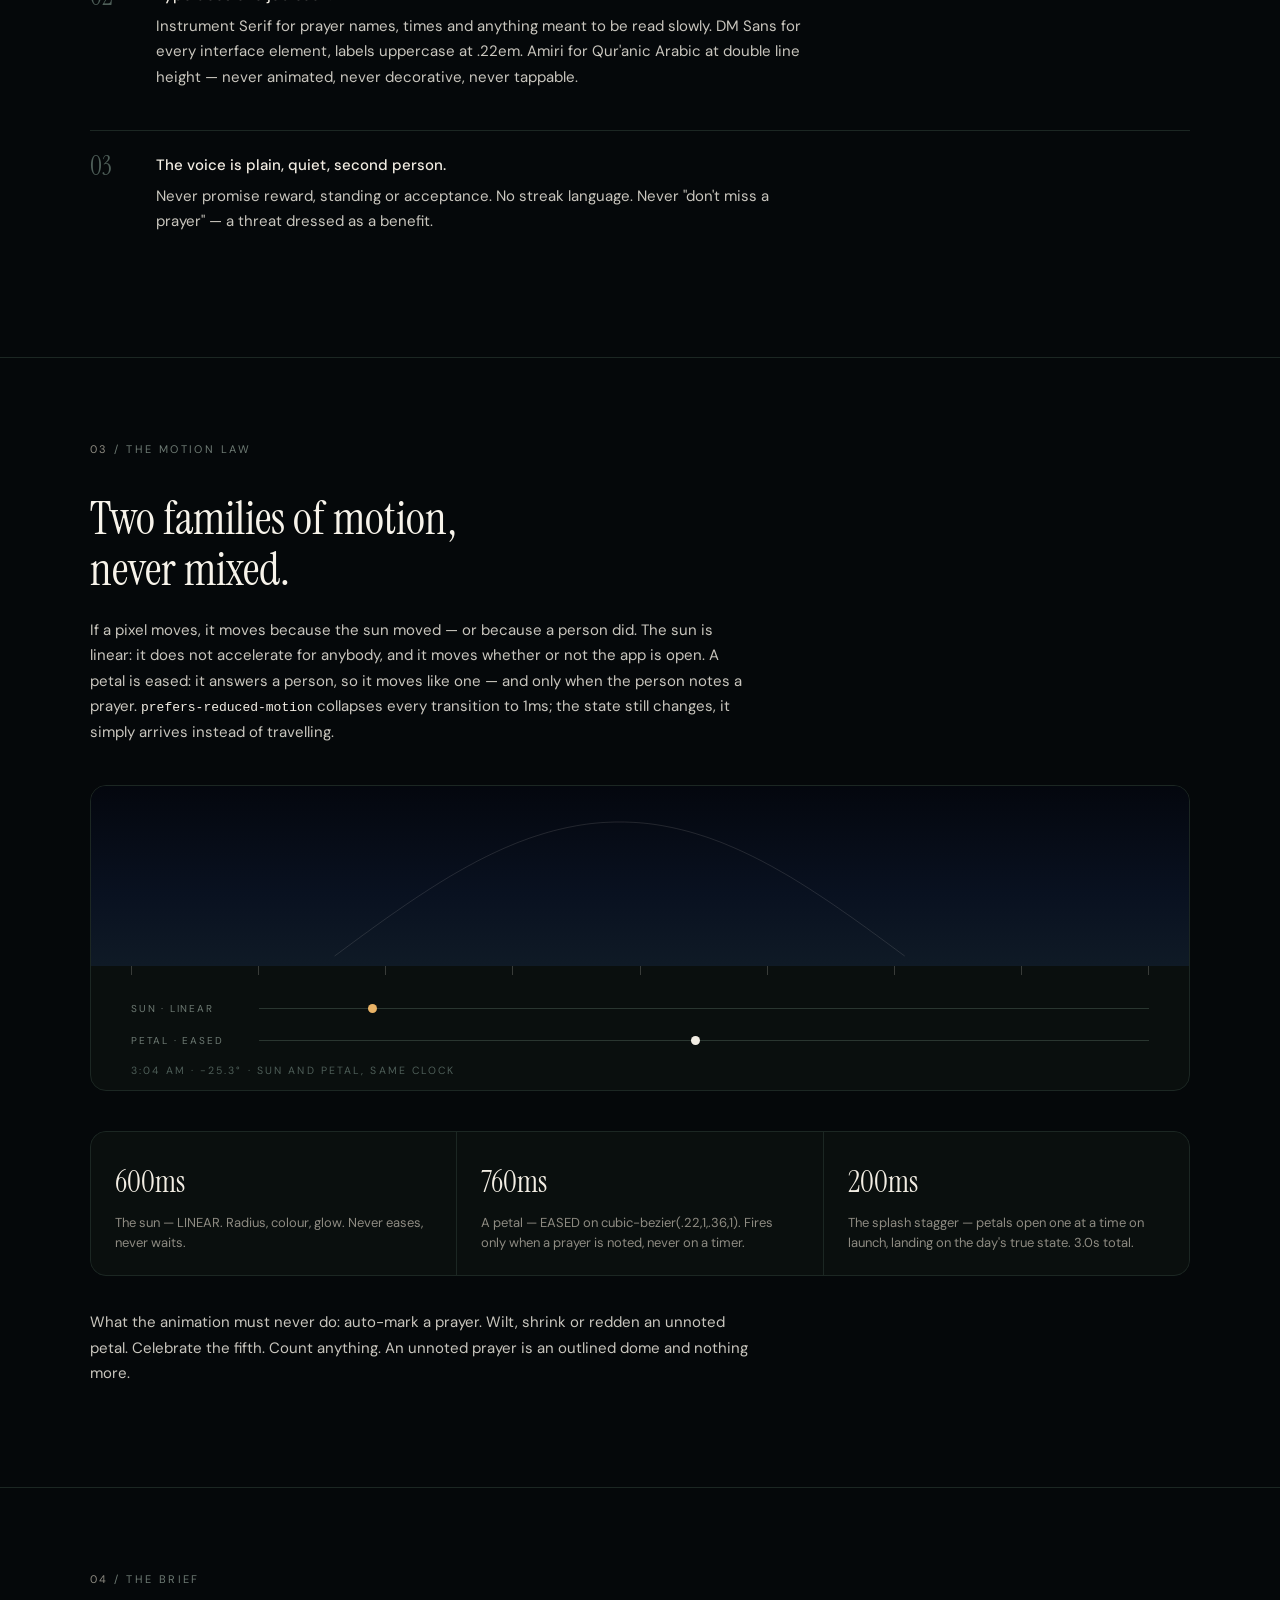
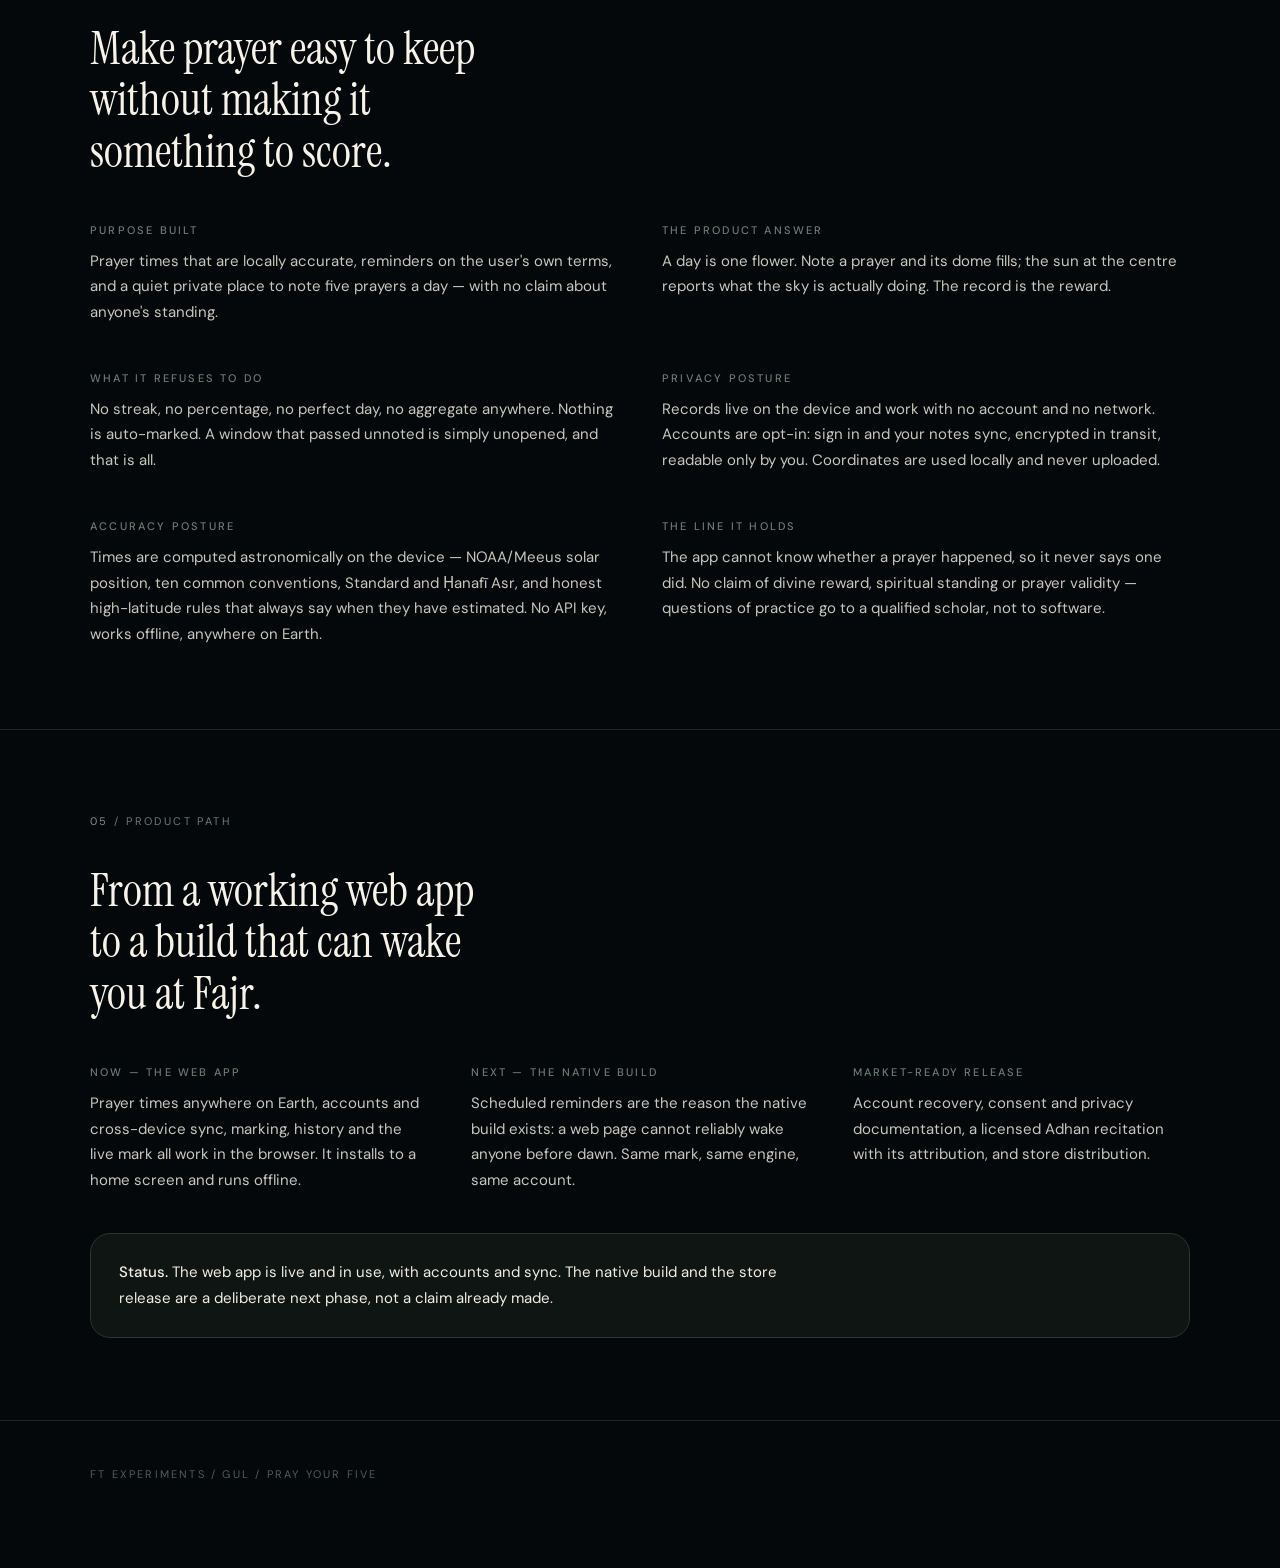
==== commit fa2acaa8: "The motion law, running; the grid under everything Section 03 demonstrates instead of asserting: a s" ====
--- a/designbrief/index.html
+++ b/designbrief/index.html
@@ -26,6 +26,28 @@
     font-family:var(--ui);font-size:15px;line-height:1.7;
     -webkit-font-smoothing:antialiased;
   }
+  /* ── The blueprint grid — FT house furniture ──────────────────────────
+     Every FT experiment stands on the same 40px grid. It is the thing
+     that makes Ironcade and Gul read as one studio while their palettes
+     stay entirely their own, so it is deliberately written as two lines
+     of CSS and two variables rather than an asset — copy this block into
+     the next project and only change --grid to suit its ink.
+
+     Fixed, so it never scrolls with the page; z-index 0 and
+     pointer-events:none, so it sits under everything and catches
+     nothing. Content is lifted to z-index 1 below. */
+  :root{ --grid:rgba(242,237,227,.035); --grid-size:40px }
+  body::before{
+    content:"";position:fixed;inset:0;z-index:0;pointer-events:none;
+    background-image:
+      linear-gradient(var(--grid) 1px,transparent 1px),
+      linear-gradient(90deg,var(--grid) 1px,transparent 1px);
+    background-size:var(--grid-size) var(--grid-size);
+  }
+  body > header, body > main, body > section, body > footer, body > .rail{
+    position:relative;z-index:1;
+  }
+
   .wrap{max-width:1180px;margin:0 auto;padding:0 40px}
   @media(max-width:720px){ .wrap{padding:0 22px} }
 
@@ -176,6 +198,49 @@
   }
   .rule .n{font-family:var(--display);font-size:26px;color:var(--faint);line-height:1}
   .rule strong{display:block;color:var(--cream);font-weight:500;margin-bottom:5px}
+
+  /* ── The motion law, running ──────────────────────────────────────── */
+  .lawdemo{
+    position:relative;margin-top:40px;height:306px;overflow:hidden;
+    border:1px solid var(--line);border-radius:16px;background:var(--shell);
+  }
+  .lawsky{position:absolute;left:0;right:0;top:0;height:180px;transition:background 600ms linear}
+  .lawarc{position:absolute;left:0;top:0;width:100%;height:180px;overflow:visible}
+  /* Nine evenly spaced marks. The sun meets them at nine evenly spaced
+     moments — that is the whole proof, and it only works if the ticks
+     are spaced by the same rule the sun's x uses. */
+  .lawticks{
+    position:absolute;left:0;right:0;top:180px;height:10px;
+    display:flex;justify-content:space-between;padding:0 40px;
+  }
+  .lawticks i{width:1px;height:9px;background:rgba(242,237,227,.20);display:block}
+  .lawsun{
+    position:absolute;width:26px;height:26px;border-radius:50%;margin:-13px 0 0 -13px;
+    background:radial-gradient(circle at 50% 42%,#FFF7E6,var(--sun) 58%,rgba(233,179,102,0) 78%);
+  }
+  .lawrow{
+    position:absolute;left:40px;right:40px;display:flex;align-items:center;gap:16px;
+  }
+  .lawrow.r1{top:214px} .lawrow.r2{top:246px}
+  .lawkey{
+    flex:0 0 112px;font-size:10px;letter-spacing:.18em;text-transform:uppercase;color:var(--label);
+  }
+  .lawtrack{position:relative;flex:1;height:1px;background:var(--line-2)}
+  .lawdot{position:absolute;top:-4px;width:9px;height:9px;border-radius:50%;margin-left:-4.5px}
+  .lawdot.sun{background:var(--sun)}
+  .lawdot.petal{background:var(--cream)}
+  .lawclock{
+    position:absolute;left:40px;right:40px;top:276px;
+    font-size:10.5px;letter-spacing:.2em;text-transform:uppercase;color:var(--faint);
+  }
+  @media(max-width:720px){
+    .lawrow{left:22px;right:22px} .lawclock{left:22px;right:22px}
+    .lawkey{flex-basis:0;display:none}
+    .lawticks{padding:0 22px}
+  }
+  /* The law applies to itself: if a person has asked for less motion, the
+     demo stops moving and holds one honest frame rather than looping. */
+  @media(prefers-reduced-motion:reduce){ .lawsky{transition-duration:1ms} }
 
   .motion{
     display:grid;grid-template-columns:repeat(3,1fr);gap:1px;background:var(--line);
@@ -265,6 +330,12 @@
   <div class="wrap">
     <p class="eyebrow"><span class="num">01</span> / The mark</p>
     <h2>Five domes radiating from the sun. The petal is not like a dome — it is the dome.</h2>
+    <p>
+      <strong style="color:var(--cream);font-weight:500">Gul</strong> is Persian and Urdu for
+      <em>flower</em> — and, said on its own, the rose. The name is already the mark: five
+      petals, one sun at the centre, five prayers in a day. Nothing had to be invented to get
+      from the word to the drawing.
+    </p>
     <p>
       The dome silhouette, stretched: flat base, haunches swelling past the base, a point at the
       top. Each dome belongs to one named prayer and is fixed to its position — Fajr at the top,
@@ -343,8 +414,8 @@
     <h2>The sun is the palette. Everything else is a small fixed set.</h2>
 
     <p>
-      <strong style="color:var(--cream);font-weight:500">Gul</strong> is the rose. The
-      Qur'an's reward for those who guard their prayers is a garden — Gul is what grows in it.
+      <strong style="color:var(--cream);font-weight:500">Gul</strong> is the flower — the rose.
+      The Qur'an's reward for those who guard their prayers is a garden; Gul is what grows in it.
       Deliberately not a crescent: the crescent-and-star is the most-used mark in this category
       and is Ottoman heraldry rather than anything scriptural, so reaching for it buys
       recognition and spends distinctiveness in the same move.
@@ -411,6 +482,35 @@
       travelling.
     </p>
 
+    <!-- ── The law, running ────────────────────────────────────────────
+         Two dots crossing the same distance in the same time. The upper
+         one is the sun: constant speed, so it crosses the evenly spaced
+         ticks at evenly spaced moments — you can count it. The lower one
+         is a petal on cubic-bezier(.22,1,.36,1): it leaves late, arrives
+         early, and never lines up with a tick. Nothing here is described;
+         it is the same two curves the app ships, drawn at a speed a
+         person can watch. -->
+    <div class="lawdemo" id="lawdemo">
+      <div class="lawsky" id="lawsky"></div>
+      <!-- The path is drawn from the same sine the disc flies, in script —
+           an approximated arc would be decoration, and decoration is the
+           one thing this section forbids. -->
+      <svg class="lawarc" preserveAspectRatio="none" aria-hidden="true">
+        <polyline id="lawpath" fill="none" stroke="rgba(242,237,227,.12)" stroke-width="1"/>
+      </svg>
+      <div class="lawticks" aria-hidden="true"><i></i><i></i><i></i><i></i><i></i><i></i><i></i><i></i><i></i></div>
+      <div class="lawsun" id="lawsun"></div>
+      <div class="lawrow r1">
+        <span class="lawkey">Sun · linear</span>
+        <div class="lawtrack"><span class="lawdot sun" id="lawdot-sun"></span></div>
+      </div>
+      <div class="lawrow r2">
+        <span class="lawkey">Petal · eased</span>
+        <div class="lawtrack"><span class="lawdot petal" id="lawdot-petal"></span></div>
+      </div>
+      <div class="lawclock" id="lawclock">—</div>
+    </div>
+
     <div class="motion">
       <div><b>600ms</b><span>The sun — LINEAR. Radius, colour, glow. Never eases, never waits.</span></div>
       <div><b>760ms</b><span>A petal — EASED on cubic-bezier(.22,1,.36,1). Fires only when a prayer is noted, never on a timer.</span></div>
@@ -607,6 +707,111 @@
   addEventListener('resize', onScroll);
   paint(0);
 })();
+
+/* ── 03 / the motion law, running ──────────────────────────────────────
+   One loop is one day, compressed to 18 seconds. The sun's progress
+   through it is the raw fraction of the loop — no easing anywhere in the
+   path, which is why it meets the nine ticks at nine evenly spaced
+   moments. The petal dot below runs the app's real curve,
+   cubic-bezier(.22,1,.36,1), over the identical interval: it leaves
+   late, overtakes, and arrives early. Watching them disagree is the
+   whole argument for keeping the two families apart.
+
+   It only runs while it is on screen, and it does not run at all for a
+   person who has asked for reduced motion — a design brief that ignores
+   its own accessibility rule is not making its case. */
+(function motionLaw() {
+  var demo = document.getElementById('lawdemo');
+  if (!demo) return;
+  var sky   = document.getElementById('lawsky');
+  var sun   = document.getElementById('lawsun');
+  var dS    = document.getElementById('lawdot-sun');
+  var dP    = document.getElementById('lawdot-petal');
+  var clock = document.getElementById('lawclock');
+
+  var LOOP = 18000;                 /* one day */
+  var RISE = 0.20, SET = 0.76;      /* the same day the bloom rail uses */
+
+  /* cubic-bezier(.22,1,.36,1) solved by bisection — close enough at
+     screen resolution, and it keeps the file dependency-free. */
+  function bez(t) {
+    function cx(u) { var v = 1 - u; return 3*v*v*u*0.22 + 3*v*u*u*0.36 + u*u*u; }
+    function cy(u) { var v = 1 - u; return 3*v*v*u*1.00 + 3*v*u*u*1.00 + u*u*u; }
+    var lo = 0, hi = 1, mid;
+    for (var i = 0; i < 24; i++) { mid = (lo + hi) / 2; if (cx(mid) < t) lo = mid; else hi = mid; }
+    return cy((lo + hi) / 2);
+  }
+
+  function skyFor(alt, up) {
+    if (alt > 26) return 'linear-gradient(180deg,#4E82AC,#9FBFD4 52%,#E4D6BE)';
+    if (alt > 8)  return 'linear-gradient(180deg,#5F82A6,#BCAE96 58%,#E9BE87)';
+    if (alt > 0)  return up ? 'linear-gradient(180deg,#2C3856,#AE6741 60%,#E9B366)'
+                            : 'linear-gradient(180deg,#2A2C4C,#9E4E3F 58%,#DE8B52)';
+    if (alt > -11) return 'linear-gradient(180deg,#0D1424,#312848 54%,#66313A)';
+    return 'linear-gradient(180deg,#04070E,#091120 60%,#0F1A26)';
+  }
+
+  function hhmm(p) {
+    var m = Math.round(p * 1440) % 1440;
+    var h = Math.floor(m / 60), mm = String(m % 60).padStart(2, '0');
+    var ap = h < 12 ? 'am' : 'pm', h12 = h % 12 === 0 ? 12 : h % 12;
+    return h12 + ':' + mm + ' ' + ap;
+  }
+
+  /* x and y for a given fraction of the day. One function, used by both
+     the flying disc and the path it flies — so they cannot drift apart. */
+  var H = 180;   /* must match .lawsky height */
+  function xAt(p, w) { return 40 + (w - 80) * p; }
+  function yAt(alt)  { return H - 10 - Math.max(0, alt) / 64 * (H - 46); }
+  function altAt(p)  { return 64 * Math.sin(Math.PI * (p - RISE) / (SET - RISE)); }
+
+  var path = document.getElementById('lawpath');
+  function drawPath() {
+    var w = demo.clientWidth, pts = [];
+    for (var i = 0; i <= 120; i++) {
+      var p = RISE + (SET - RISE) * (i / 120);
+      pts.push(xAt(p, w).toFixed(1) + ',' + yAt(altAt(p)).toFixed(1));
+    }
+    path.setAttribute('points', pts.join(' '));
+  }
+  drawPath();
+  addEventListener('resize', drawPath);
+
+  var lastSky = '';
+  function frame(now) {
+    var p = (now % LOOP) / LOOP;                       /* linear. always. */
+    var w = demo.clientWidth;
+    var alt = altAt(p);
+    var up  = p < (RISE + SET) / 2;
+
+    var s = skyFor(alt, up);
+    if (s !== lastSky) { sky.style.background = s; lastSky = s; }
+
+    sun.style.left = xAt(p, w) + 'px';
+    sun.style.top  = yAt(alt) + 'px';
+    sun.style.opacity = alt > -4 ? 1 : Math.max(0, (alt + 14) / 10);
+
+    dS.style.left = (p * 100) + '%';
+    dP.style.left = (bez(p) * 100) + '%';
+    clock.textContent = hhmm(p) + ' · ' + (alt > 0 ? '+' : '') + alt.toFixed(1) + '° · sun and petal, same clock';
+
+    raf = requestAnimationFrame(frame);
+  }
+
+  var raf = null;
+  var reduce = matchMedia('(prefers-reduced-motion: reduce)');
+  function start() { if (raf === null && !reduce.matches) raf = requestAnimationFrame(frame); }
+  function stop()  { if (raf !== null) { cancelAnimationFrame(raf); raf = null; } }
+
+  if (reduce.matches) { frame(LOOP * 0.42); stop(); }   /* one honest midday frame */
+
+  if ('IntersectionObserver' in window) {
+    new IntersectionObserver(function (es) {
+      es[0].isIntersecting ? start() : stop();
+    }, { threshold: 0.15 }).observe(demo);
+  } else { start(); }
+  document.addEventListener('visibilitychange', function () { document.hidden ? stop() : start(); });
+})();
 </script>
 </body>
 </html>
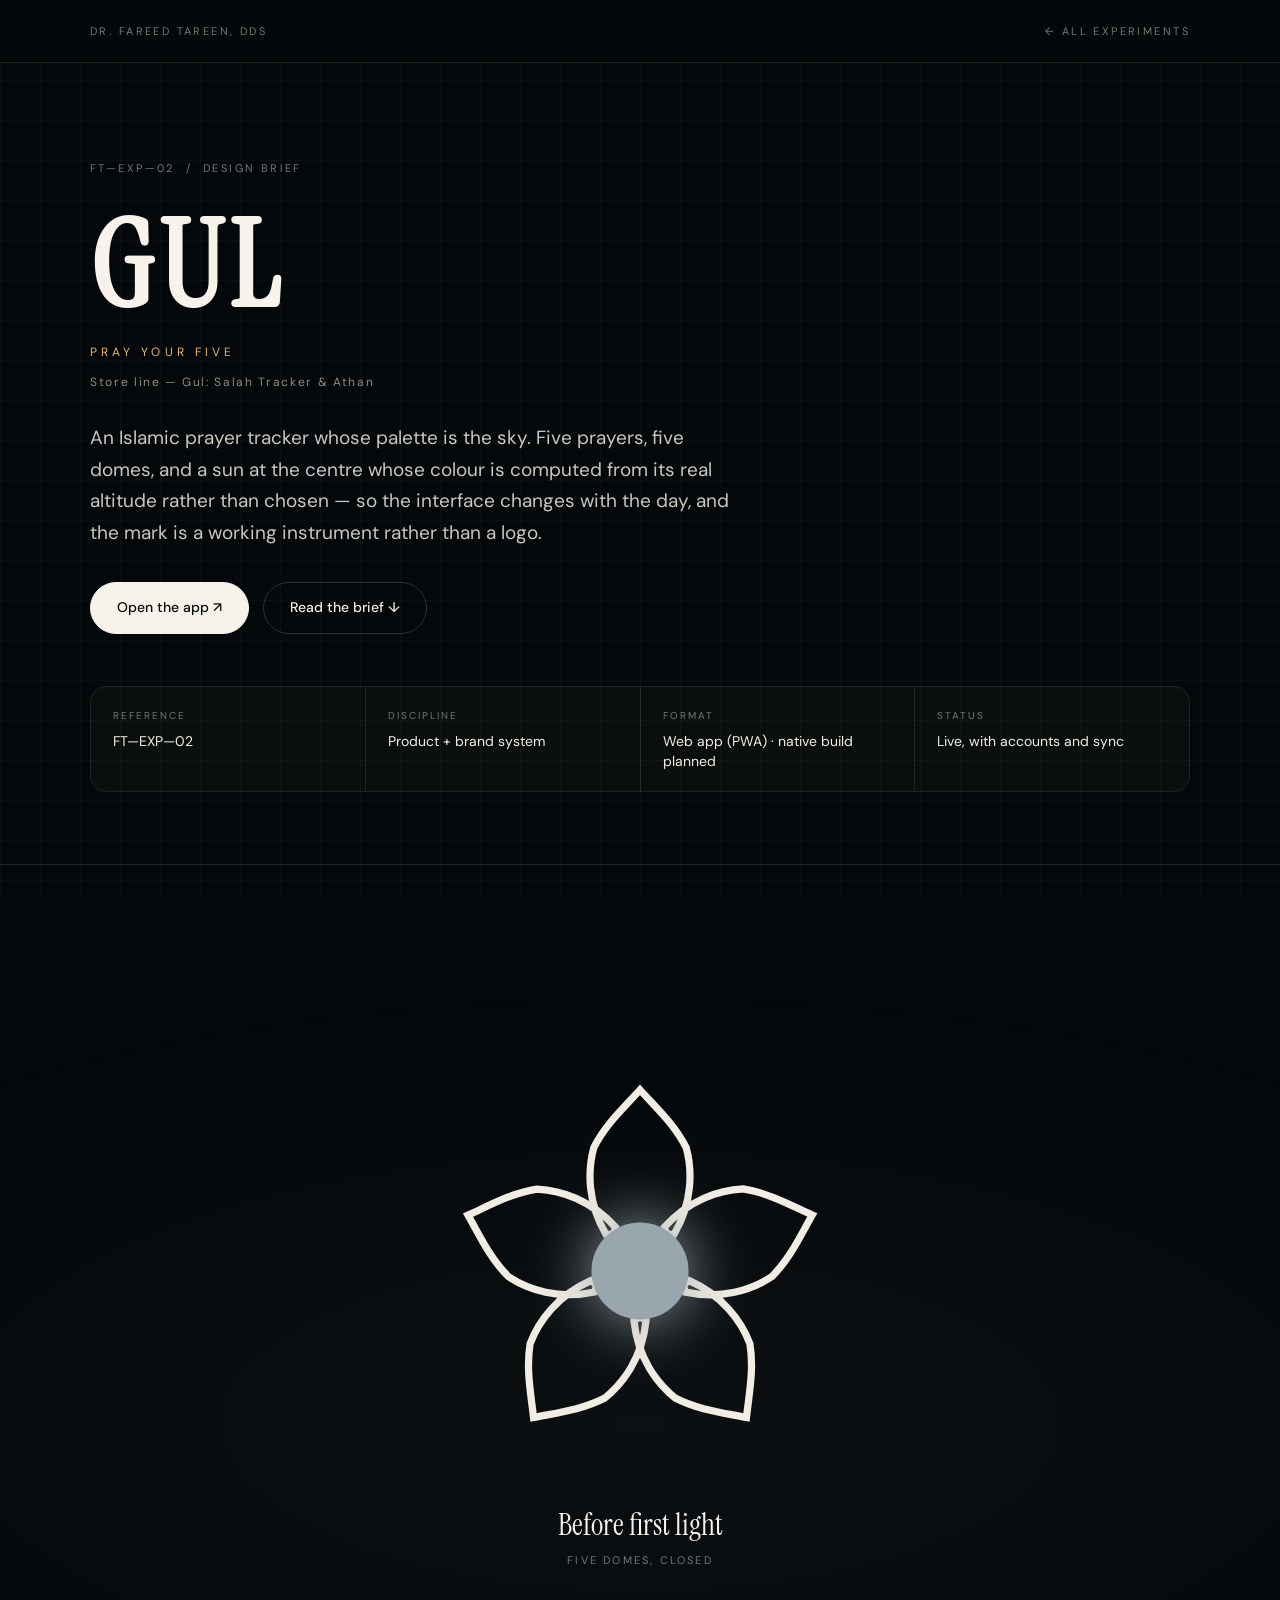
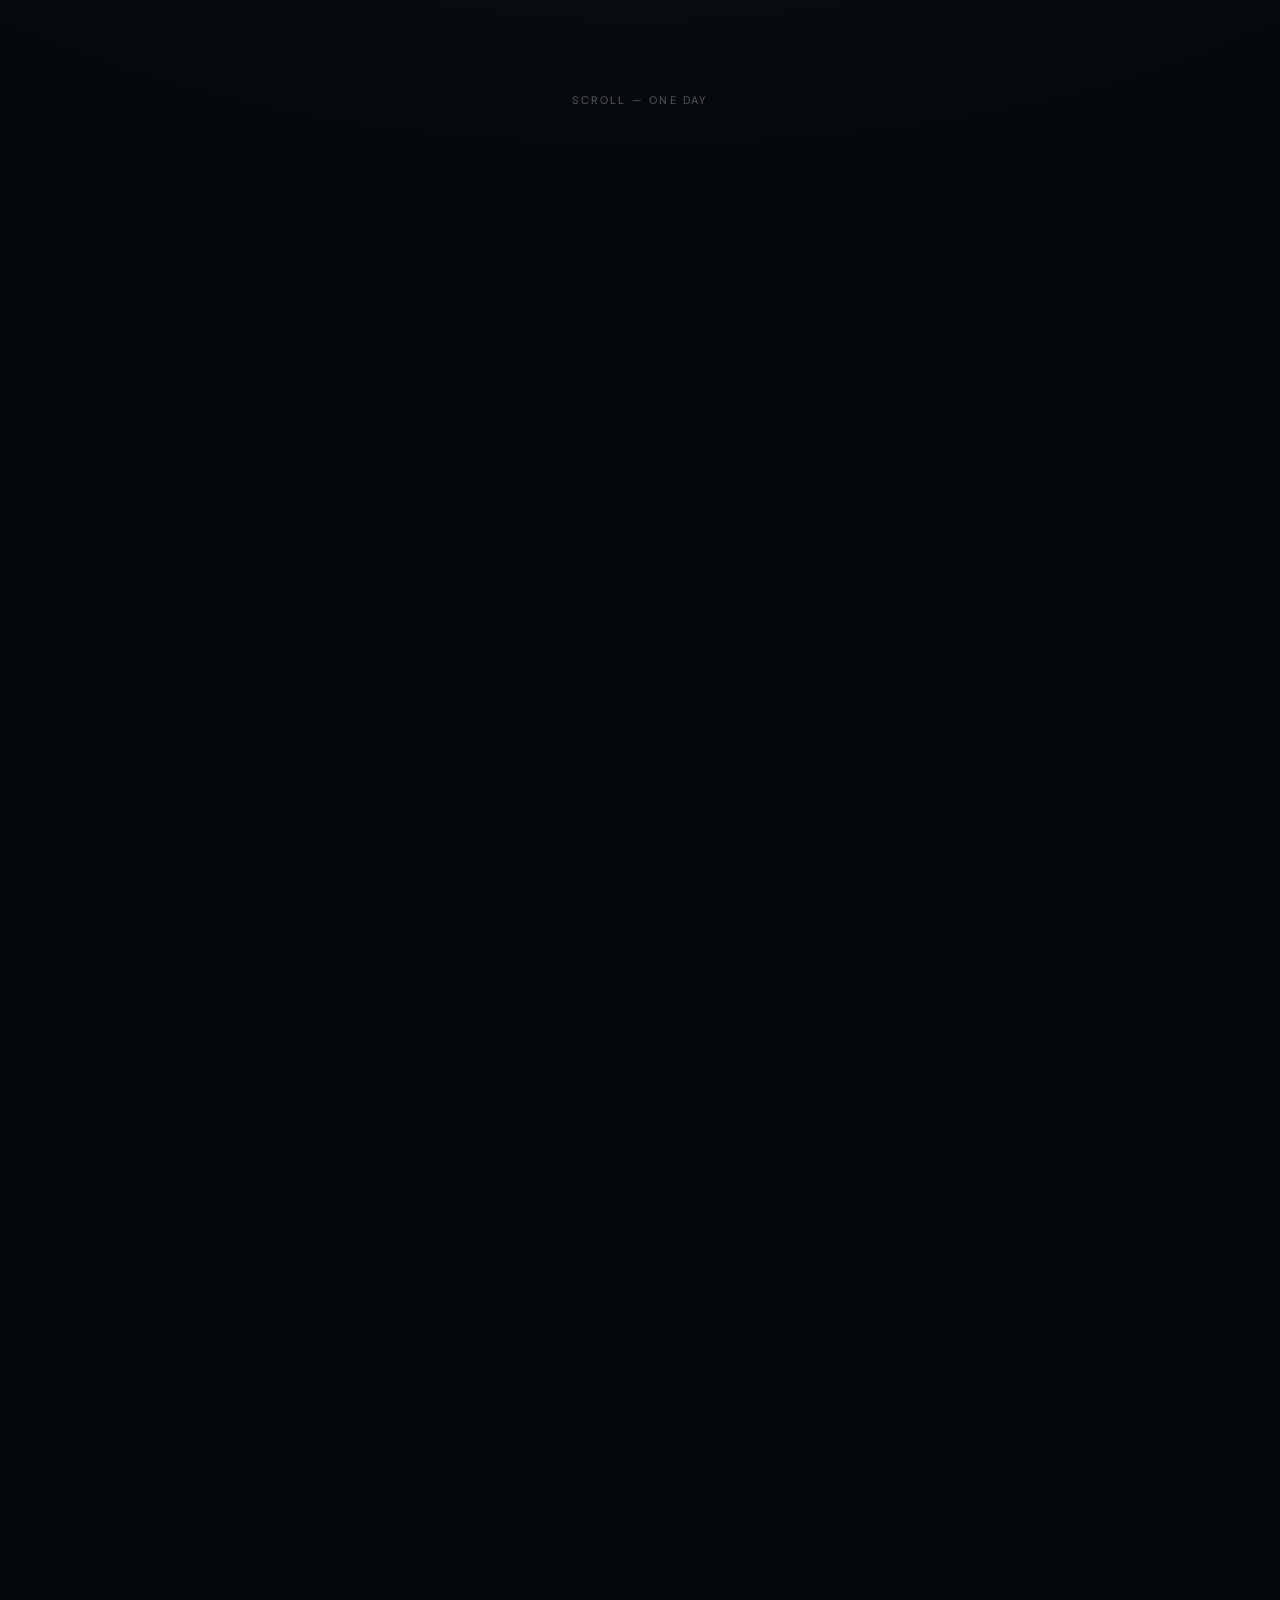
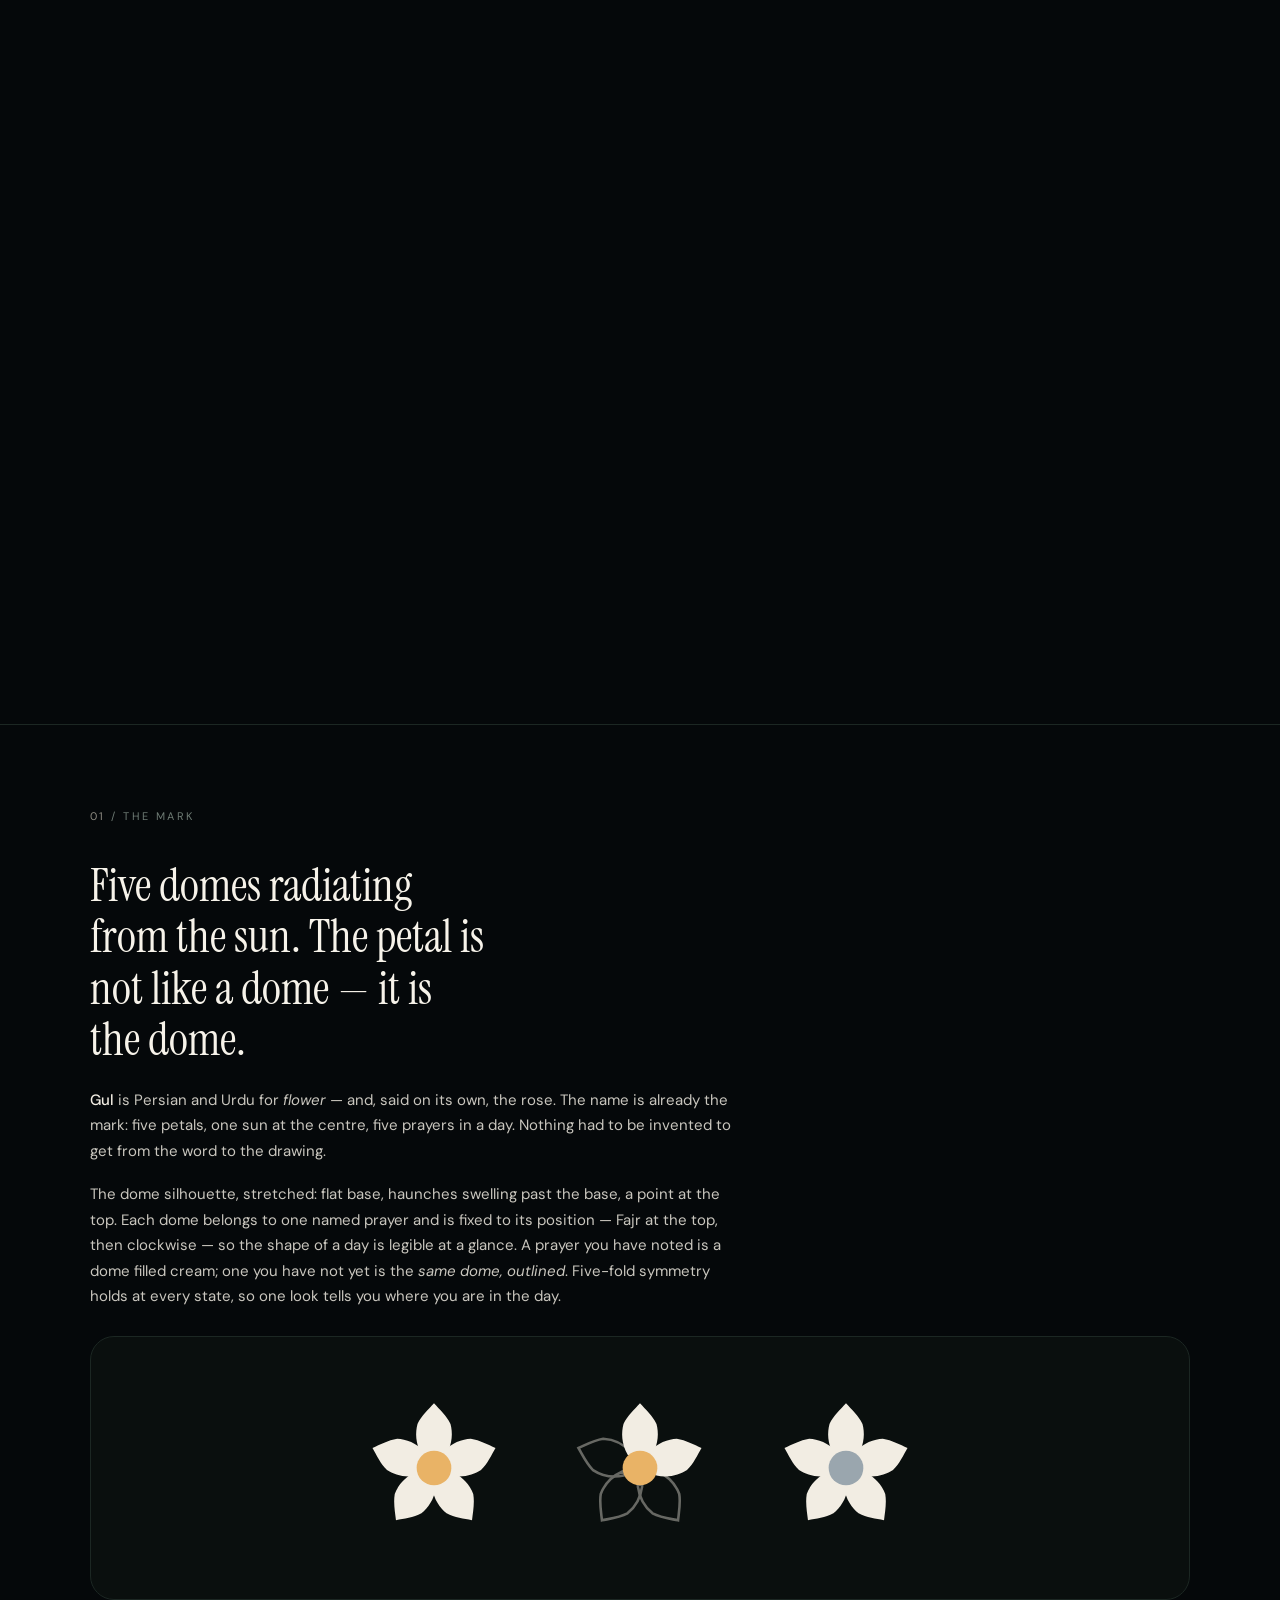
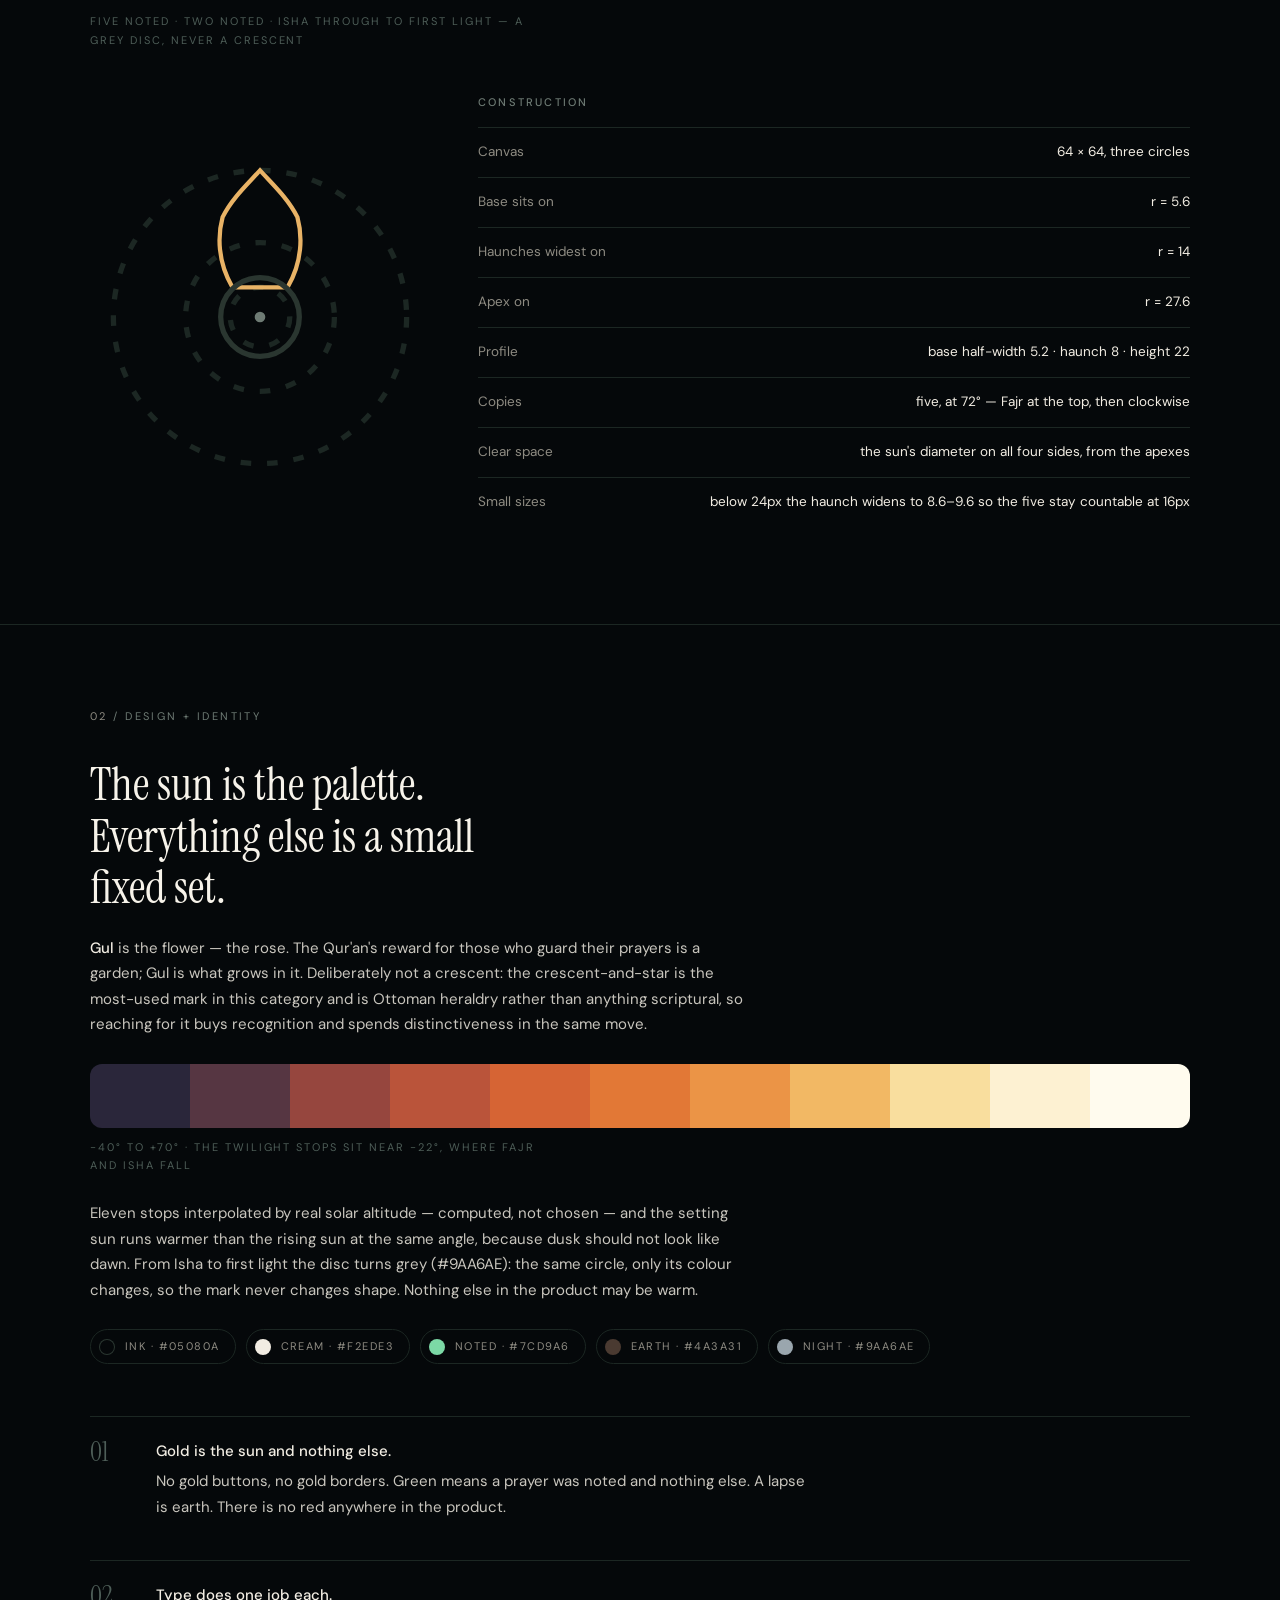
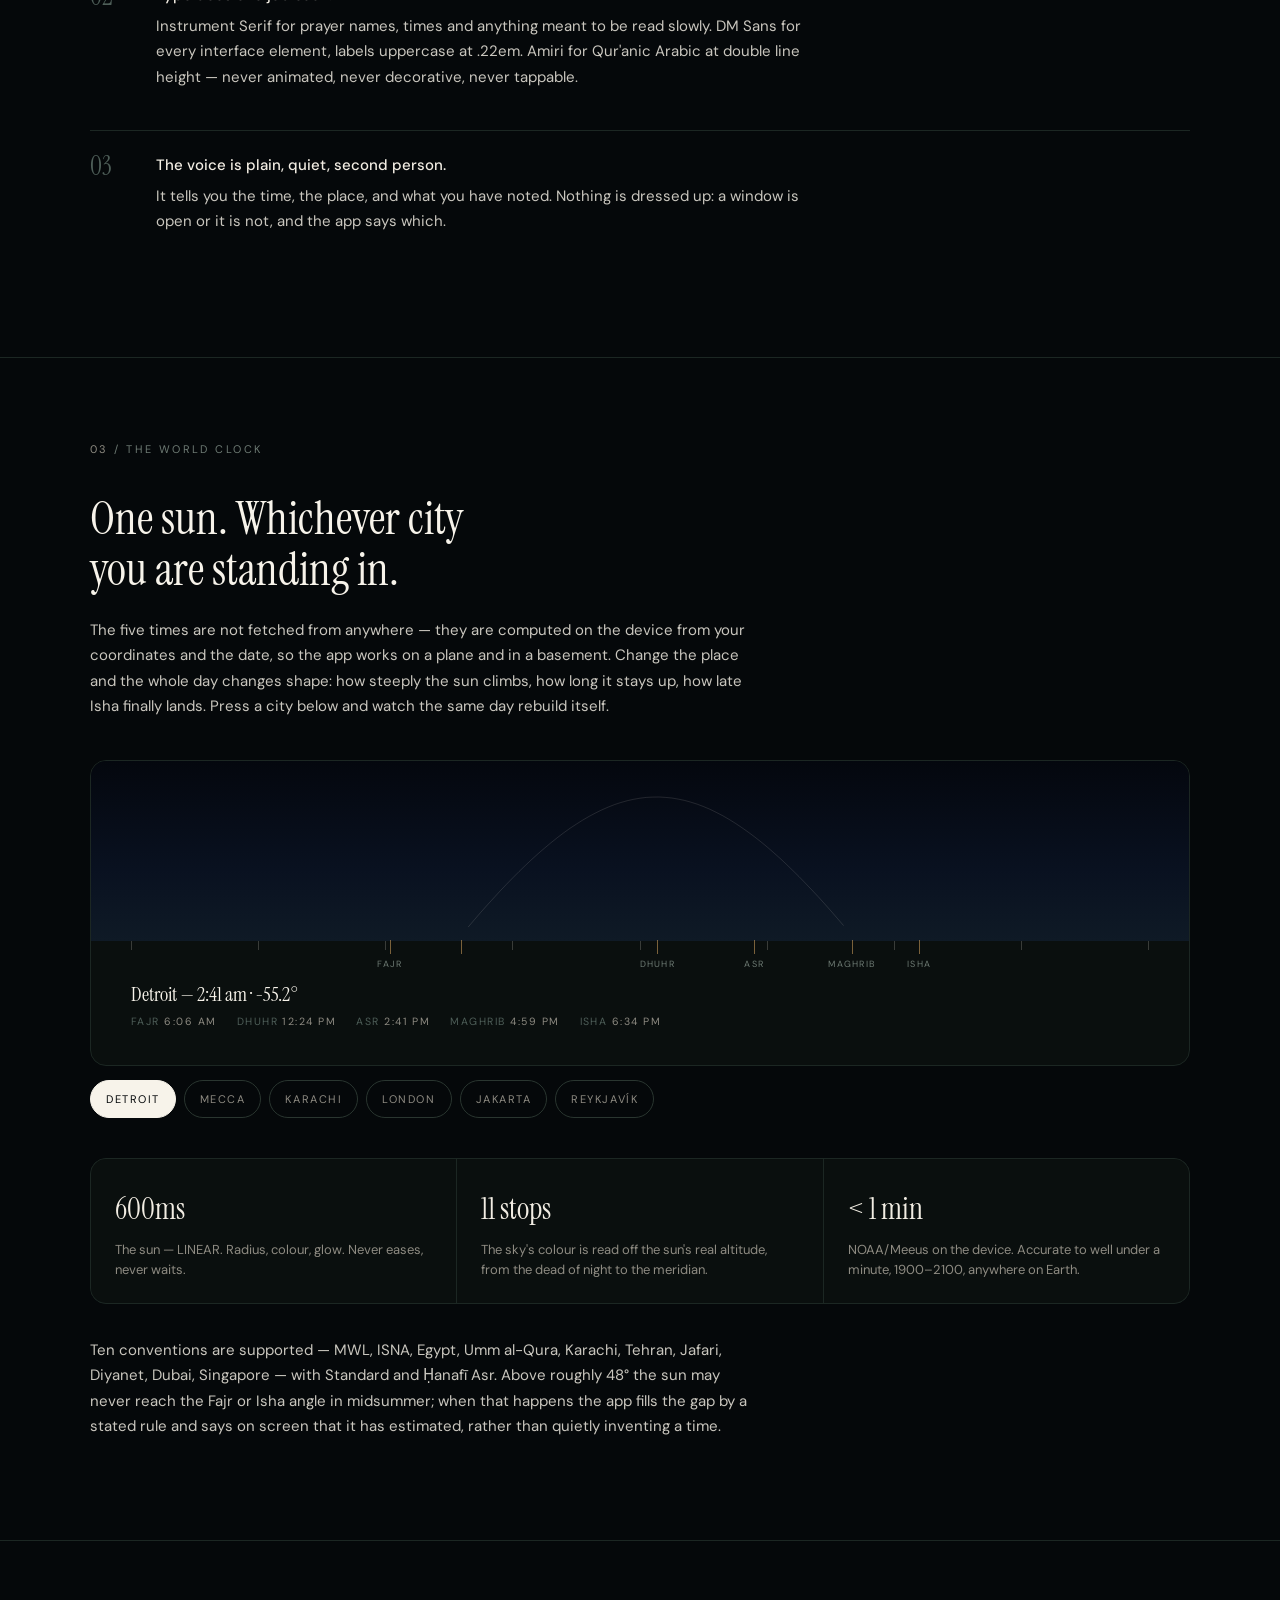
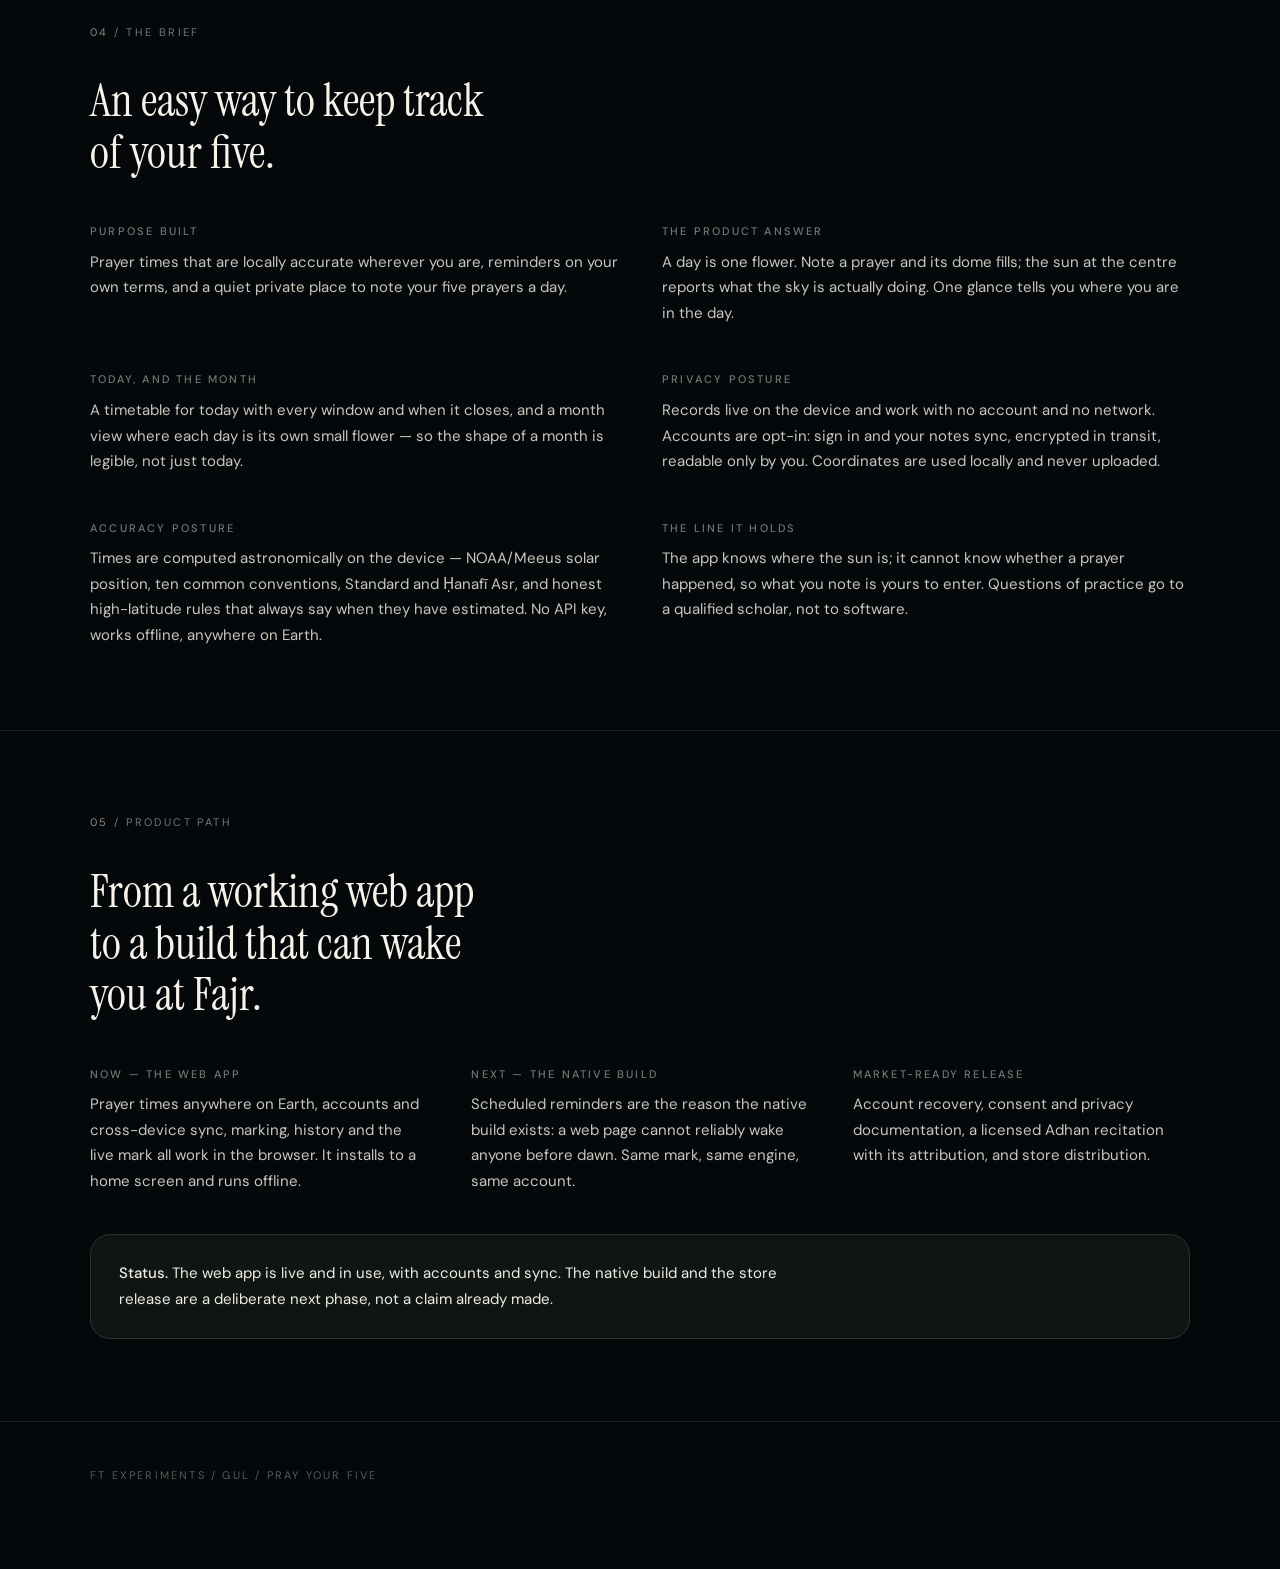
==== commit b479671f: "Section 03 becomes the world clock; drop the anti-scoring framing Section 03 is the world clock now:" ====
--- a/designbrief/index.html
+++ b/designbrief/index.html
@@ -218,24 +218,41 @@
     position:absolute;width:26px;height:26px;border-radius:50%;margin:-13px 0 0 -13px;
     background:radial-gradient(circle at 50% 42%,#FFF7E6,var(--sun) 58%,rgba(233,179,102,0) 78%);
   }
-  .lawrow{
-    position:absolute;left:40px;right:40px;display:flex;align-items:center;gap:16px;
-  }
-  .lawrow.r1{top:214px} .lawrow.r2{top:246px}
-  .lawkey{
-    flex:0 0 112px;font-size:10px;letter-spacing:.18em;text-transform:uppercase;color:var(--label);
-  }
-  .lawtrack{position:relative;flex:1;height:1px;background:var(--line-2)}
-  .lawdot{position:absolute;top:-4px;width:9px;height:9px;border-radius:50%;margin-left:-4.5px}
-  .lawdot.sun{background:var(--sun)}
-  .lawdot.petal{background:var(--cream)}
+  /* The five window marks, laid on the horizon where each prayer opens. */
+  .lawmark{position:absolute;left:0;right:0;top:180px;height:1px}
+  .lawmark i{
+    position:absolute;top:-1px;width:1px;height:14px;background:var(--sun);opacity:.5;
+  }
+  .lawmark b{
+    position:absolute;top:16px;transform:translateX(-50%);
+    font-size:9px;font-weight:400;letter-spacing:.14em;text-transform:uppercase;color:var(--label);
+  }
   .lawclock{
-    position:absolute;left:40px;right:40px;top:276px;
-    font-size:10.5px;letter-spacing:.2em;text-transform:uppercase;color:var(--faint);
+    position:absolute;left:40px;right:40px;top:216px;
+    font-family:var(--display);font-size:20px;color:var(--paper);
+  }
+  .lawtimes{
+    position:absolute;left:40px;right:40px;top:252px;
+    display:flex;flex-wrap:wrap;gap:6px 20px;
+    font-size:10.5px;letter-spacing:.14em;text-transform:uppercase;color:var(--faint);
+  }
+  .lawtimes b{color:var(--muted);font-weight:400}
+
+  /* The city row. Pressing one rebuilds the day above it. */
+  .lawcities{display:flex;flex-wrap:wrap;gap:8px;margin-top:14px}
+  .lawcities button{
+    font:inherit;font-size:11px;letter-spacing:.14em;text-transform:uppercase;
+    padding:9px 15px;border-radius:999px;cursor:pointer;
+    border:1px solid var(--line-2);background:transparent;color:var(--muted);
+    transition:color 180ms var(--ease),border-color 180ms var(--ease),background 180ms var(--ease);
+  }
+  .lawcities button:hover{color:var(--cream);border-color:var(--label)}
+  .lawcities button[aria-pressed="true"]{
+    background:var(--paper);border-color:var(--paper);color:var(--ink);
   }
   @media(max-width:720px){
-    .lawrow{left:22px;right:22px} .lawclock{left:22px;right:22px}
-    .lawkey{flex-basis:0;display:none}
+    .lawclock{left:22px;right:22px;font-size:17px}
+    .lawtimes{left:22px;right:22px;gap:5px 14px;font-size:10px}
     .lawticks{padding:0 22px}
   }
   /* The law applies to itself: if a person has asked for less motion, the
@@ -340,9 +357,8 @@
       The dome silhouette, stretched: flat base, haunches swelling past the base, a point at the
       top. Each dome belongs to one named prayer and is fixed to its position — Fajr at the top,
       then clockwise — so the shape of a day is legible at a glance. A prayer you have noted is
-      a dome filled cream; one you have not is the <em>same dome, outlined</em>. Never smaller,
-      never wilted, never red. Five-fold symmetry holds at every state, so the mark can never
-      score anyone.
+      a dome filled cream; one you have not yet is the <em>same dome, outlined</em>. Five-fold
+      symmetry holds at every state, so one look tells you where you are in the day.
     </p>
 
     <div class="markrow">
@@ -461,8 +477,8 @@
       <div class="rule">
         <span class="n">03</span>
         <p><strong>The voice is plain, quiet, second person.</strong>
-          Never promise reward, standing or acceptance. No streak language. Never
-          "don't miss a prayer" — a threat dressed as a benefit.</p>
+          It tells you the time, the place, and what you have noted. Nothing is dressed up:
+          a window is open or it is not, and the app says which.</p>
       </div>
     </div>
   </div>
@@ -471,56 +487,48 @@
 <!-- ── 03 / MOTION ───────────────────────────────────────── -->
 <section>
   <div class="wrap">
-    <p class="eyebrow"><span class="num">03</span> / The motion law</p>
-    <h2>Two families of motion, never mixed.</h2>
+    <p class="eyebrow"><span class="num">03</span> / The world clock</p>
+    <h2>One sun. Whichever city you are standing in.</h2>
     <p>
-      If a pixel moves, it moves because the sun moved — or because a person did. The sun is
-      linear: it does not accelerate for anybody, and it moves whether or not the app is open.
-      A petal is eased: it answers a person, so it moves like one — and only when the person
-      notes a prayer. <code style="font-size:13px;color:var(--cream)">prefers-reduced-motion</code>
-      collapses every transition to 1ms; the state still changes, it simply arrives instead of
-      travelling.
+      The five times are not fetched from anywhere — they are computed on the device from your
+      coordinates and the date, so the app works on a plane and in a basement. Change the place
+      and the whole day changes shape: how steeply the sun climbs, how long it stays up, how
+      late Isha finally lands. Press a city below and watch the same day rebuild itself.
     </p>
 
-    <!-- ── The law, running ────────────────────────────────────────────
-         Two dots crossing the same distance in the same time. The upper
-         one is the sun: constant speed, so it crosses the evenly spaced
-         ticks at evenly spaced moments — you can count it. The lower one
-         is a petal on cubic-bezier(.22,1,.36,1): it leaves late, arrives
-         early, and never lines up with a tick. Nothing here is described;
-         it is the same two curves the app ships, drawn at a speed a
-         person can watch. -->
+    <!-- ── The world clock, running ────────────────────────────────────
+         Real NOAA/Meeus solar position, not an approximation: the arc, the
+         disc and the readout all come out of the app's own solar.js for
+         the selected city, which is why Reykjavík's summer arc barely dips
+         and Singapore's is almost the same every day of the year.
+
+         Motion stays linear. The sun does not accelerate for anybody, and
+         it moves whether or not the app is open. -->
     <div class="lawdemo" id="lawdemo">
       <div class="lawsky" id="lawsky"></div>
-      <!-- The path is drawn from the same sine the disc flies, in script —
-           an approximated arc would be decoration, and decoration is the
-           one thing this section forbids. -->
       <svg class="lawarc" preserveAspectRatio="none" aria-hidden="true">
         <polyline id="lawpath" fill="none" stroke="rgba(242,237,227,.12)" stroke-width="1"/>
       </svg>
       <div class="lawticks" aria-hidden="true"><i></i><i></i><i></i><i></i><i></i><i></i><i></i><i></i><i></i></div>
       <div class="lawsun" id="lawsun"></div>
-      <div class="lawrow r1">
-        <span class="lawkey">Sun · linear</span>
-        <div class="lawtrack"><span class="lawdot sun" id="lawdot-sun"></span></div>
-      </div>
-      <div class="lawrow r2">
-        <span class="lawkey">Petal · eased</span>
-        <div class="lawtrack"><span class="lawdot petal" id="lawdot-petal"></span></div>
-      </div>
+      <div class="lawmark" id="lawmark" aria-hidden="true"></div>
       <div class="lawclock" id="lawclock">—</div>
-    </div>
+      <div class="lawtimes" id="lawtimes"></div>
+    </div>
+    <div class="lawcities" id="lawcities" role="group" aria-label="Choose a city"></div>
 
     <div class="motion">
       <div><b>600ms</b><span>The sun — LINEAR. Radius, colour, glow. Never eases, never waits.</span></div>
-      <div><b>760ms</b><span>A petal — EASED on cubic-bezier(.22,1,.36,1). Fires only when a prayer is noted, never on a timer.</span></div>
-      <div><b>200ms</b><span>The splash stagger — petals open one at a time on launch, landing on the day's true state. 3.0s total.</span></div>
+      <div><b>11 stops</b><span>The sky's colour is read off the sun's real altitude, from the dead of night to the meridian.</span></div>
+      <div><b>&lt; 1 min</b><span>NOAA/Meeus on the device. Accurate to well under a minute, 1900–2100, anywhere on Earth.</span></div>
     </div>
 
     <p style="margin-top:34px">
-      What the animation must never do: auto-mark a prayer. Wilt, shrink or redden an unnoted
-      petal. Celebrate the fifth. Count anything. An unnoted prayer is an outlined dome and
-      nothing more.
+      Ten conventions are supported — MWL, ISNA, Egypt, Umm al-Qura, Karachi, Tehran, Jafari,
+      Diyanet, Dubai, Singapore — with Standard and Ḥanafī Asr. Above roughly 48° the sun may
+      never reach the Fajr or Isha angle in midsummer; when that happens the app fills the gap
+      by a stated rule and says on screen that it has estimated, rather than quietly inventing
+      a time.
     </p>
   </div>
 </section>
@@ -529,17 +537,17 @@
 <section id="brief">
   <div class="wrap">
     <p class="eyebrow"><span class="num">04</span> / The brief</p>
-    <h2>Make prayer easy to keep without making it something to score.</h2>
+    <h2>An easy way to keep track of your five.</h2>
 
     <div class="cols">
-      <div><h3>Purpose built</h3><p>Prayer times that are locally accurate, reminders on the user's own terms, and a quiet
-        private place to note five prayers a day — with no claim about anyone's standing.</p></div>
+      <div><h3>Purpose built</h3><p>Prayer times that are locally accurate wherever you are, reminders on your own terms,
+        and a quiet private place to note your five prayers a day.</p></div>
 
       <div><h3>The product answer</h3><p>A day is one flower. Note a prayer and its dome fills; the sun at the centre reports
-        what the sky is actually doing. The record is the reward.</p></div>
-
-      <div><h3>What it refuses to do</h3><p>No streak, no percentage, no perfect day, no aggregate anywhere. Nothing is auto-marked.
-        A window that passed unnoted is simply unopened, and that is all.</p></div>
+        what the sky is actually doing. One glance tells you where you are in the day.</p></div>
+
+      <div><h3>Today, and the month</h3><p>A timetable for today with every window and when it closes, and a month view where each
+        day is its own small flower — so the shape of a month is legible, not just today.</p></div>
 
       <div><h3>Privacy posture</h3><p>Records live on the device and work with no account and no network. Accounts are opt-in:
         sign in and your notes sync, encrypted in transit, readable only by you. Coordinates
@@ -549,9 +557,9 @@
         conventions, Standard and Ḥanafī Asr, and honest high-latitude rules that always say
         when they have estimated. No API key, works offline, anywhere on Earth.</p></div>
 
-      <div><h3>The line it holds</h3><p>The app cannot know whether a prayer happened, so it never says one did. No claim of
-        divine reward, spiritual standing or prayer validity — questions of practice go to a
-        qualified scholar, not to software.</p></div>
+      <div><h3>The line it holds</h3><p>The app knows where the sun is; it cannot know whether a prayer happened, so what you
+        note is yours to enter. Questions of practice go to a qualified scholar, not to
+        software.</p></div>
     </div>
   </div>
 </section>
@@ -708,39 +716,62 @@
   paint(0);
 })();
 
-/* ── 03 / the motion law, running ──────────────────────────────────────
-   One loop is one day, compressed to 18 seconds. The sun's progress
-   through it is the raw fraction of the loop — no easing anywhere in the
-   path, which is why it meets the nine ticks at nine evenly spaced
-   moments. The petal dot below runs the app's real curve,
-   cubic-bezier(.22,1,.36,1), over the identical interval: it leaves
-   late, overtakes, and arrives early. Watching them disagree is the
-   whole argument for keeping the two families apart.
-
-   It only runs while it is on screen, and it does not run at all for a
-   person who has asked for reduced motion — a design brief that ignores
-   its own accessibility rule is not making its case. */
-(function motionLaw() {
-  var demo = document.getElementById('lawdemo');
-  if (!demo) return;
-  var sky   = document.getElementById('lawsky');
-  var sun   = document.getElementById('lawsun');
-  var dS    = document.getElementById('lawdot-sun');
-  var dP    = document.getElementById('lawdot-petal');
-  var clock = document.getElementById('lawclock');
-
-  var LOOP = 18000;                 /* one day */
-  var RISE = 0.20, SET = 0.76;      /* the same day the bloom rail uses */
-
-  /* cubic-bezier(.22,1,.36,1) solved by bisection — close enough at
-     screen resolution, and it keeps the file dependency-free. */
-  function bez(t) {
-    function cx(u) { var v = 1 - u; return 3*v*v*u*0.22 + 3*v*u*u*0.36 + u*u*u; }
-    function cy(u) { var v = 1 - u; return 3*v*v*u*1.00 + 3*v*u*u*1.00 + u*u*u; }
-    var lo = 0, hi = 1, mid;
-    for (var i = 0; i < 24; i++) { mid = (lo + hi) / 2; if (cx(mid) < t) lo = mid; else hi = mid; }
-    return cy((lo + hi) / 2);
-  }
+</script>
+
+<!-- ── 03 / the world clock, running ─────────────────────────────────────
+     Real solar geometry, not an approximation: this pulls the app's own
+     solar.js, so the arc and the five times on screen are the same numbers
+     the app would show a person standing in that city right now. That is
+     the point of the section — the times are computed, not fetched, which
+     is why swapping the coordinates rebuilds the whole day.
+
+     One loop is one day, compressed to 20 seconds. The sun's progress
+     through it is the raw fraction of the loop: linear, always. It pauses
+     off screen, and for a person who has asked for reduced motion it holds
+     a single still frame at the real current minute instead of looping. -->
+<script type="module">
+import { solarDay, altitudeAt, fmtMinutes, minuteOf } from '../solar.js';
+
+const demo = document.getElementById('lawdemo');
+if (demo) {
+  const sky    = document.getElementById('lawsky');
+  const sun    = document.getElementById('lawsun');
+  const path   = document.getElementById('lawpath');
+  const marks  = document.getElementById('lawmark');
+  const clock  = document.getElementById('lawclock');
+  const times  = document.getElementById('lawtimes');
+  const cities = document.getElementById('lawcities');
+
+  /* Chosen to make the point rather than to be a gazetteer: near the
+     equator the arc barely changes all year; at 64° it barely sets. */
+  const CITIES = [
+    { name: 'Detroit',   lat:  42.3314, lon: -83.0458, zone: 'America/Detroit' },
+    { name: 'Mecca',     lat:  21.4225, lon:  39.8262, zone: 'Asia/Riyadh' },
+    { name: 'Karachi',   lat:  24.8607, lon:  67.0011, zone: 'Asia/Karachi' },
+    { name: 'London',    lat:  51.5074, lon:  -0.1278, zone: 'Europe/London' },
+    { name: 'Jakarta',   lat:  -6.2088, lon: 106.8456, zone: 'Asia/Jakarta' },
+    { name: 'Reykjavík', lat:  64.1466, lon: -21.9426, zone: 'Atlantic/Reykjavik' },
+  ];
+
+  /* Resolved per date rather than cached, so DST is right for each city. */
+  function offsetMin(zone, date) {
+    const parts = new Intl.DateTimeFormat('en-US', { timeZone: zone, timeZoneName: 'longOffset' })
+      .formatToParts(date);
+    const tzn = parts.find(p => p.type === 'timeZoneName');
+    const m = tzn && tzn.value.match(/GMT([+-])(\d{1,2})(?::(\d{2}))?/);
+    if (!m) return 0;
+    return (m[1] === '-' ? -1 : 1) * (Number(m[2]) * 60 + Number(m[3] || 0));
+  }
+
+  const H = 180;                 /* must match .lawsky height */
+  const LOOP = 20000;            /* one day, watchable */
+  const KEYS = ['fajr', 'sunrise', 'dhuhr', 'asr', 'maghrib', 'isha'];
+  const LABEL = { fajr: 'Fajr', sunrise: 'Sunrise', dhuhr: 'Dhuhr', asr: 'Asr', maghrib: 'Maghrib', isha: 'Isha' };
+
+  let city = CITIES[0], day = null, lastSky = '', raf = null;
+
+  const xAt = (p, w) => 40 + (w - 80) * p;
+  const yAt = alt => H - 10 - Math.max(0, alt) / Math.max(6, day.peakAlt) * (H - 46);
 
   function skyFor(alt, up) {
     if (alt > 26) return 'linear-gradient(180deg,#4E82AC,#9FBFD4 52%,#E4D6BE)';
@@ -751,67 +782,111 @@
     return 'linear-gradient(180deg,#04070E,#091120 60%,#0F1A26)';
   }
 
-  function hhmm(p) {
-    var m = Math.round(p * 1440) % 1440;
-    var h = Math.floor(m / 60), mm = String(m % 60).padStart(2, '0');
-    var ap = h < 12 ? 'am' : 'pm', h12 = h % 12 === 0 ? 12 : h % 12;
-    return h12 + ':' + mm + ' ' + ap;
-  }
-
-  /* x and y for a given fraction of the day. One function, used by both
-     the flying disc and the path it flies — so they cannot drift apart. */
-  var H = 180;   /* must match .lawsky height */
-  function xAt(p, w) { return 40 + (w - 80) * p; }
-  function yAt(alt)  { return H - 10 - Math.max(0, alt) / 64 * (H - 46); }
-  function altAt(p)  { return 64 * Math.sin(Math.PI * (p - RISE) / (SET - RISE)); }
-
-  var path = document.getElementById('lawpath');
+  function rebuild() {
+    const now = new Date();
+    day = solarDay(now, city.lat, city.lon, offsetMin(city.zone, now),
+                   { method: 'MWL', asrFactor: 1, highLatRule: 'middleOfNight' });
+    drawPath();
+    drawMarks();
+    drawTimes();
+    lastSky = '';
+  }
+
   function drawPath() {
-    var w = demo.clientWidth, pts = [];
-    for (var i = 0; i <= 120; i++) {
-      var p = RISE + (SET - RISE) * (i / 120);
-      pts.push(xAt(p, w).toFixed(1) + ',' + yAt(altAt(p)).toFixed(1));
+    const w = demo.clientWidth, pts = [];
+    for (let i = 0; i <= 160; i++) {
+      const m = 1440 * (i / 160);
+      const alt = altitudeAt(m, day);
+      if (alt < 0) continue;
+      pts.push(xAt(m / 1440, w).toFixed(1) + ',' + yAt(alt).toFixed(1));
     }
     path.setAttribute('points', pts.join(' '));
   }
-  drawPath();
-  addEventListener('resize', drawPath);
-
-  var lastSky = '';
-  function frame(now) {
-    var p = (now % LOOP) / LOOP;                       /* linear. always. */
-    var w = demo.clientWidth;
-    var alt = altAt(p);
-    var up  = p < (RISE + SET) / 2;
-
-    var s = skyFor(alt, up);
+
+  function drawMarks() {
+    const w = demo.clientWidth;
+    marks.innerHTML = '';
+    KEYS.forEach(k => {
+      const m = day[k];
+      if (m == null || !isFinite(m)) return;
+      const x = xAt(m / 1440, w);
+      const tick = document.createElement('i');
+      tick.style.left = x + 'px';
+      marks.appendChild(tick);
+      if (k === 'sunrise') return;      /* six marks crowd; five prayers is the point */
+      const lab = document.createElement('b');
+      lab.style.left = x + 'px';
+      lab.textContent = LABEL[k];
+      marks.appendChild(lab);
+    });
+  }
+
+  function drawTimes() {
+    times.innerHTML = '';
+    KEYS.filter(k => k !== 'sunrise').forEach(k => {
+      const m = day[k];
+      const span = document.createElement('span');
+      span.innerHTML = LABEL[k] + ' <b>' + (m == null ? '—' : fmtMinutes(m)) + '</b>';
+      times.appendChild(span);
+    });
+    if (day.adjusted) {
+      const note = document.createElement('span');
+      note.textContent = '· estimated by ' + day.adjusted;
+      times.appendChild(note);
+    }
+  }
+
+  function frame(t) {
+    const p = (t % LOOP) / LOOP;
+    paint(p * 1440);
+    raf = requestAnimationFrame(frame);
+  }
+
+  function paint(minute) {
+    const w = demo.clientWidth;
+    const alt = altitudeAt(minute, day);
+    const up = minute < day.transit;
+
+    const s = skyFor(alt, up);
     if (s !== lastSky) { sky.style.background = s; lastSky = s; }
 
-    sun.style.left = xAt(p, w) + 'px';
-    sun.style.top  = yAt(alt) + 'px';
+    sun.style.left = xAt(minute / 1440, w) + 'px';
+    sun.style.top = yAt(alt) + 'px';
     sun.style.opacity = alt > -4 ? 1 : Math.max(0, (alt + 14) / 10);
 
-    dS.style.left = (p * 100) + '%';
-    dP.style.left = (bez(p) * 100) + '%';
-    clock.textContent = hhmm(p) + ' · ' + (alt > 0 ? '+' : '') + alt.toFixed(1) + '° · sun and petal, same clock';
-
-    raf = requestAnimationFrame(frame);
-  }
-
-  var raf = null;
-  var reduce = matchMedia('(prefers-reduced-motion: reduce)');
-  function start() { if (raf === null && !reduce.matches) raf = requestAnimationFrame(frame); }
-  function stop()  { if (raf !== null) { cancelAnimationFrame(raf); raf = null; } }
-
-  if (reduce.matches) { frame(LOOP * 0.42); stop(); }   /* one honest midday frame */
+    clock.textContent = city.name + ' — ' + fmtMinutes(Math.round(minute)) +
+                        ' · ' + (alt > 0 ? '+' : '') + alt.toFixed(1) + '°';
+  }
+
+  CITIES.forEach((c, i) => {
+    const b = document.createElement('button');
+    b.type = 'button';
+    b.textContent = c.name;
+    b.setAttribute('aria-pressed', String(i === 0));
+    b.addEventListener('click', () => {
+      city = c;
+      [...cities.children].forEach(el => el.setAttribute('aria-pressed', String(el === b)));
+      rebuild();
+      if (raf === null) paint(minuteOf(new Date()));
+    });
+    cities.appendChild(b);
+  });
+
+  rebuild();
+  addEventListener('resize', () => { drawPath(); drawMarks(); });
+
+  const reduce = matchMedia('(prefers-reduced-motion: reduce)');
+  const start = () => { if (raf === null && !reduce.matches) raf = requestAnimationFrame(frame); };
+  const stop  = () => { if (raf !== null) { cancelAnimationFrame(raf); raf = null; } };
+
+  paint(minuteOf(new Date()));   /* one true frame before anything moves */
 
   if ('IntersectionObserver' in window) {
-    new IntersectionObserver(function (es) {
-      es[0].isIntersecting ? start() : stop();
-    }, { threshold: 0.15 }).observe(demo);
+    new IntersectionObserver(es => (es[0].isIntersecting ? start() : stop()), { threshold: 0.15 })
+      .observe(demo);
   } else { start(); }
-  document.addEventListener('visibilitychange', function () { document.hidden ? stop() : start(); });
-})();
+  document.addEventListener('visibilitychange', () => (document.hidden ? stop() : start()));
+}
 </script>
 </body>
 </html>
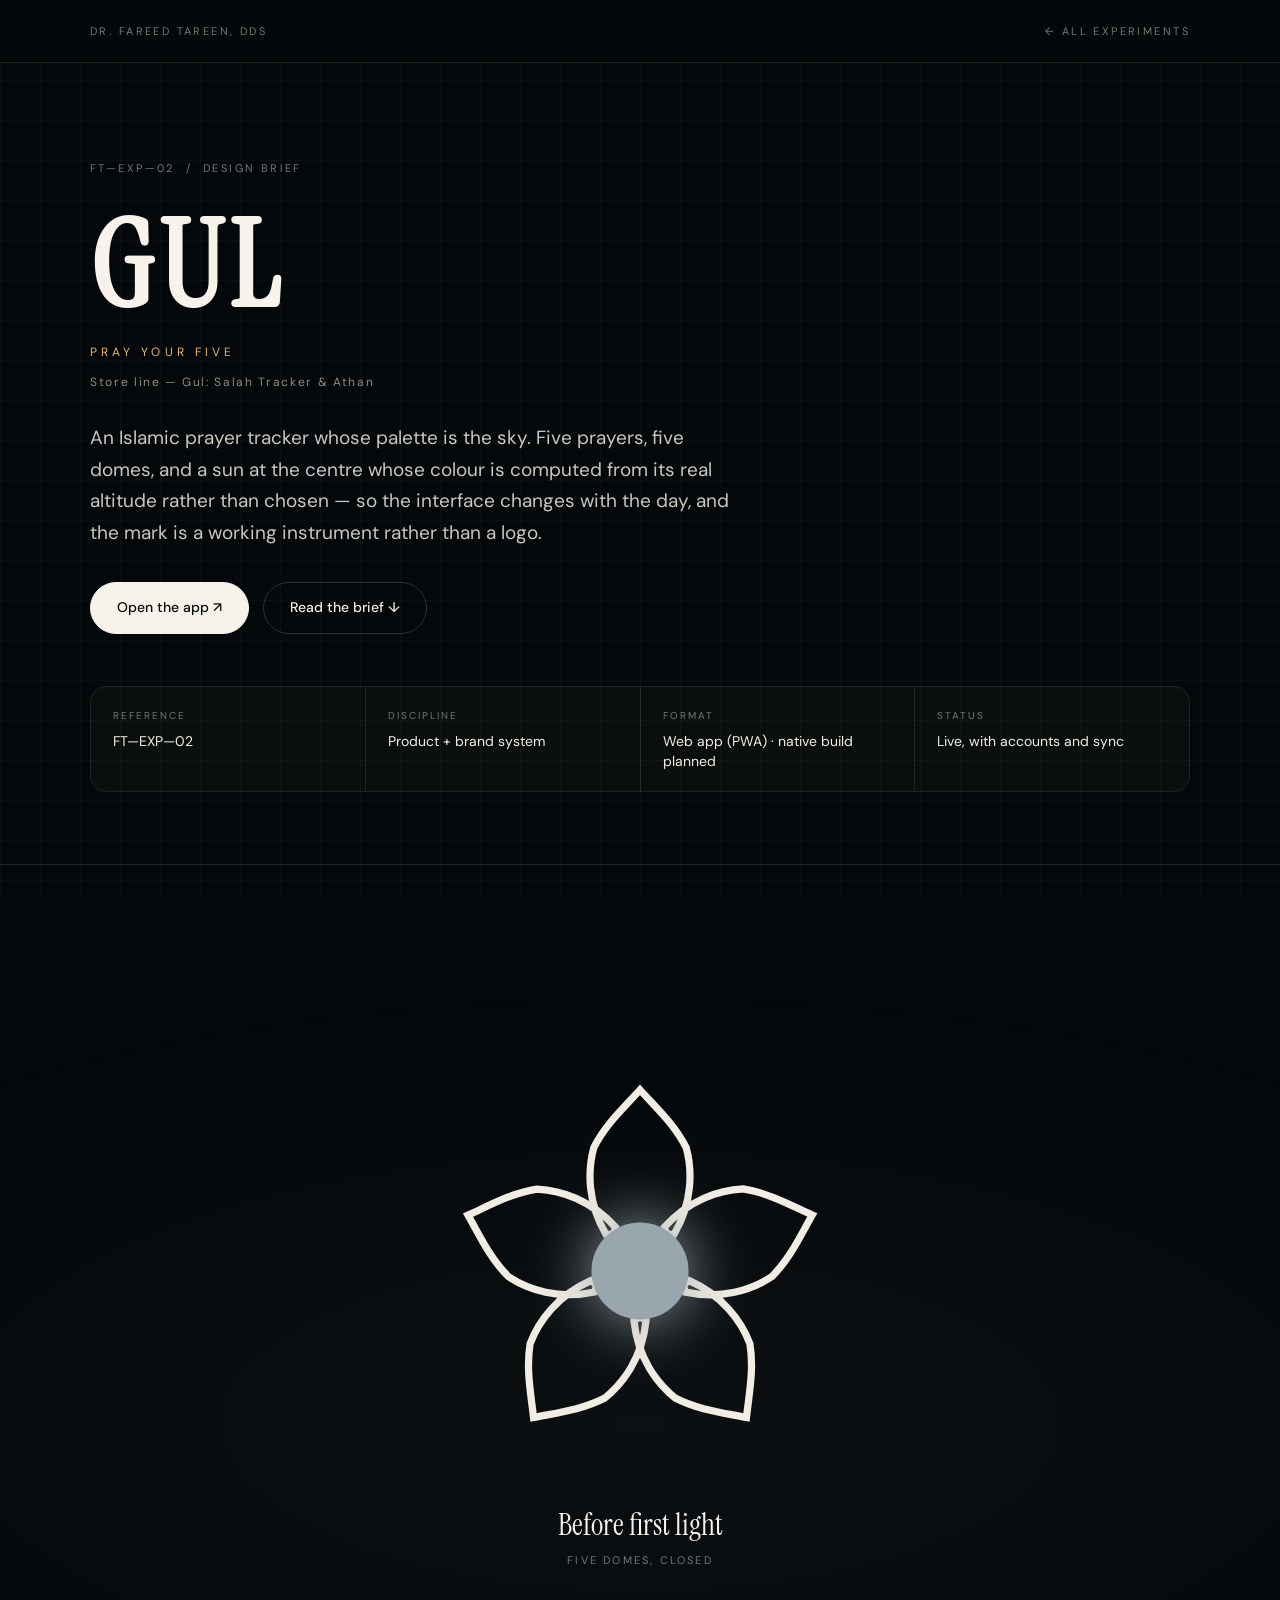
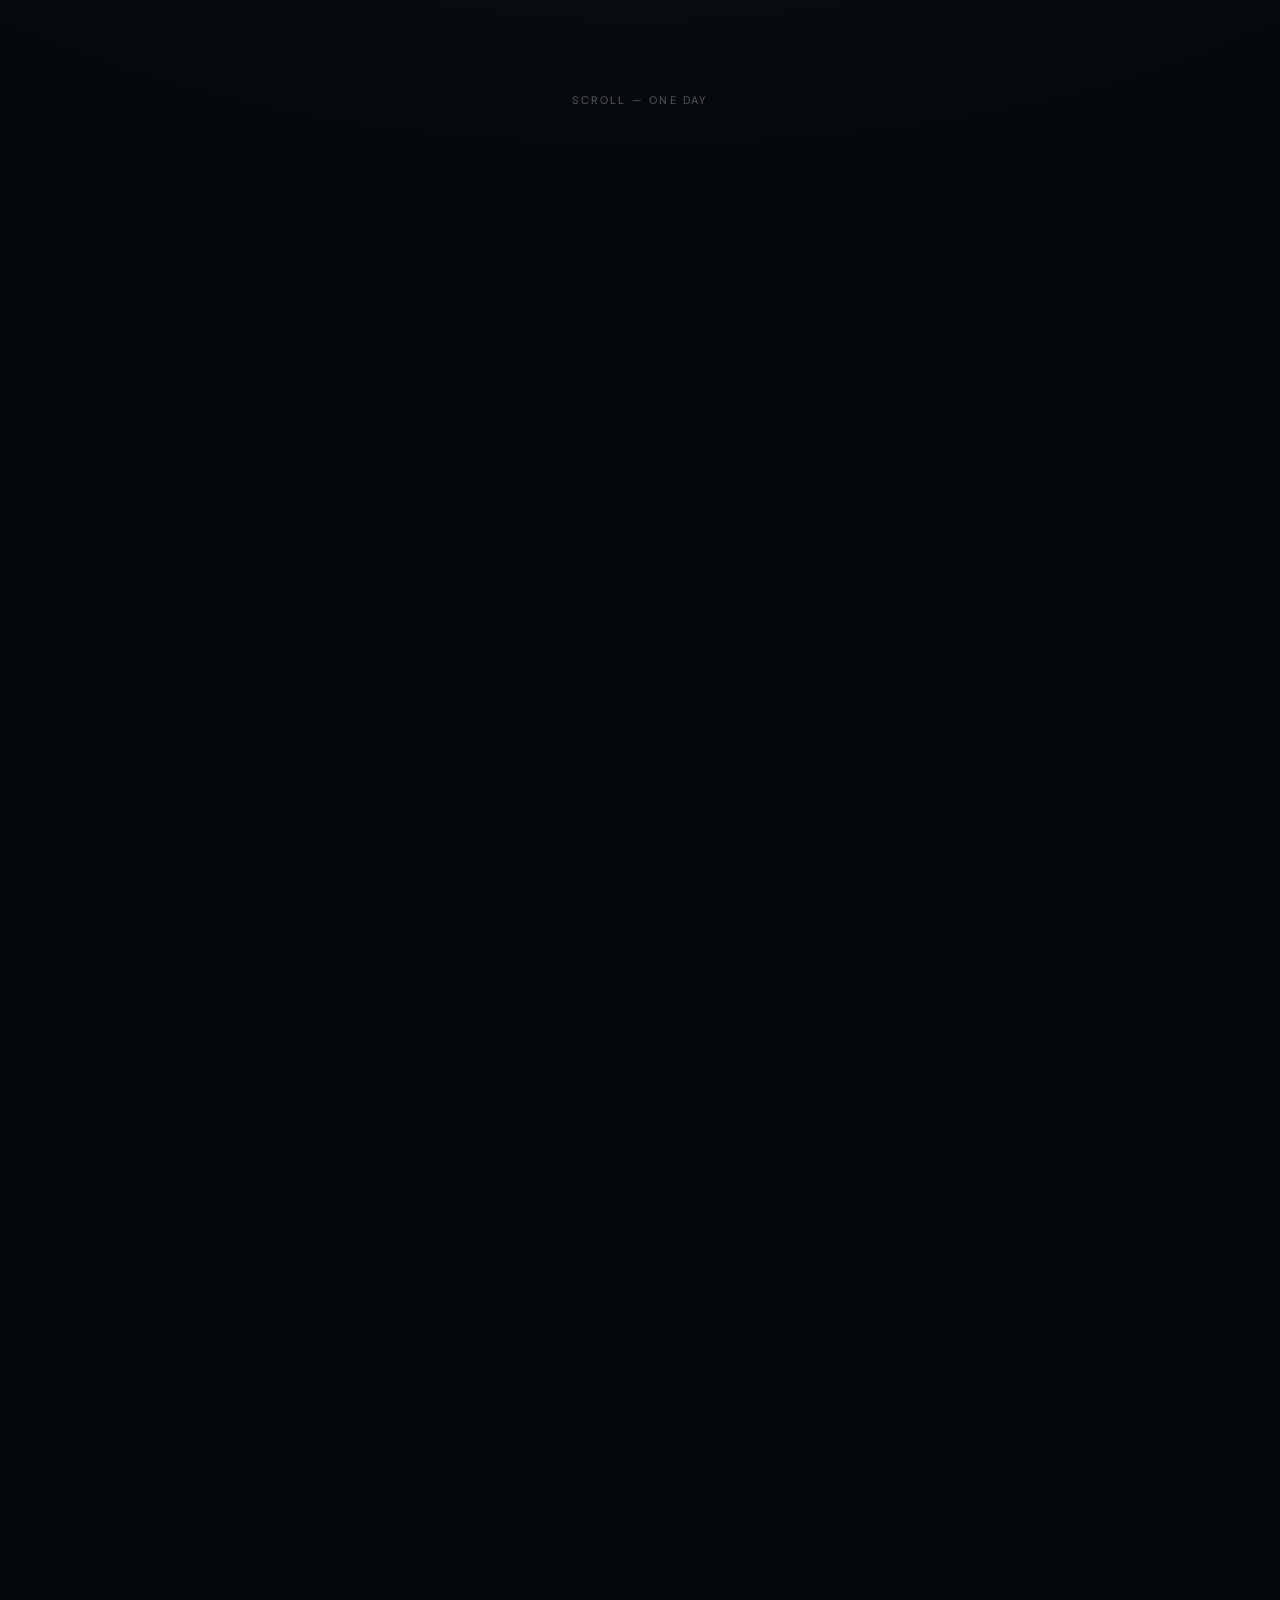
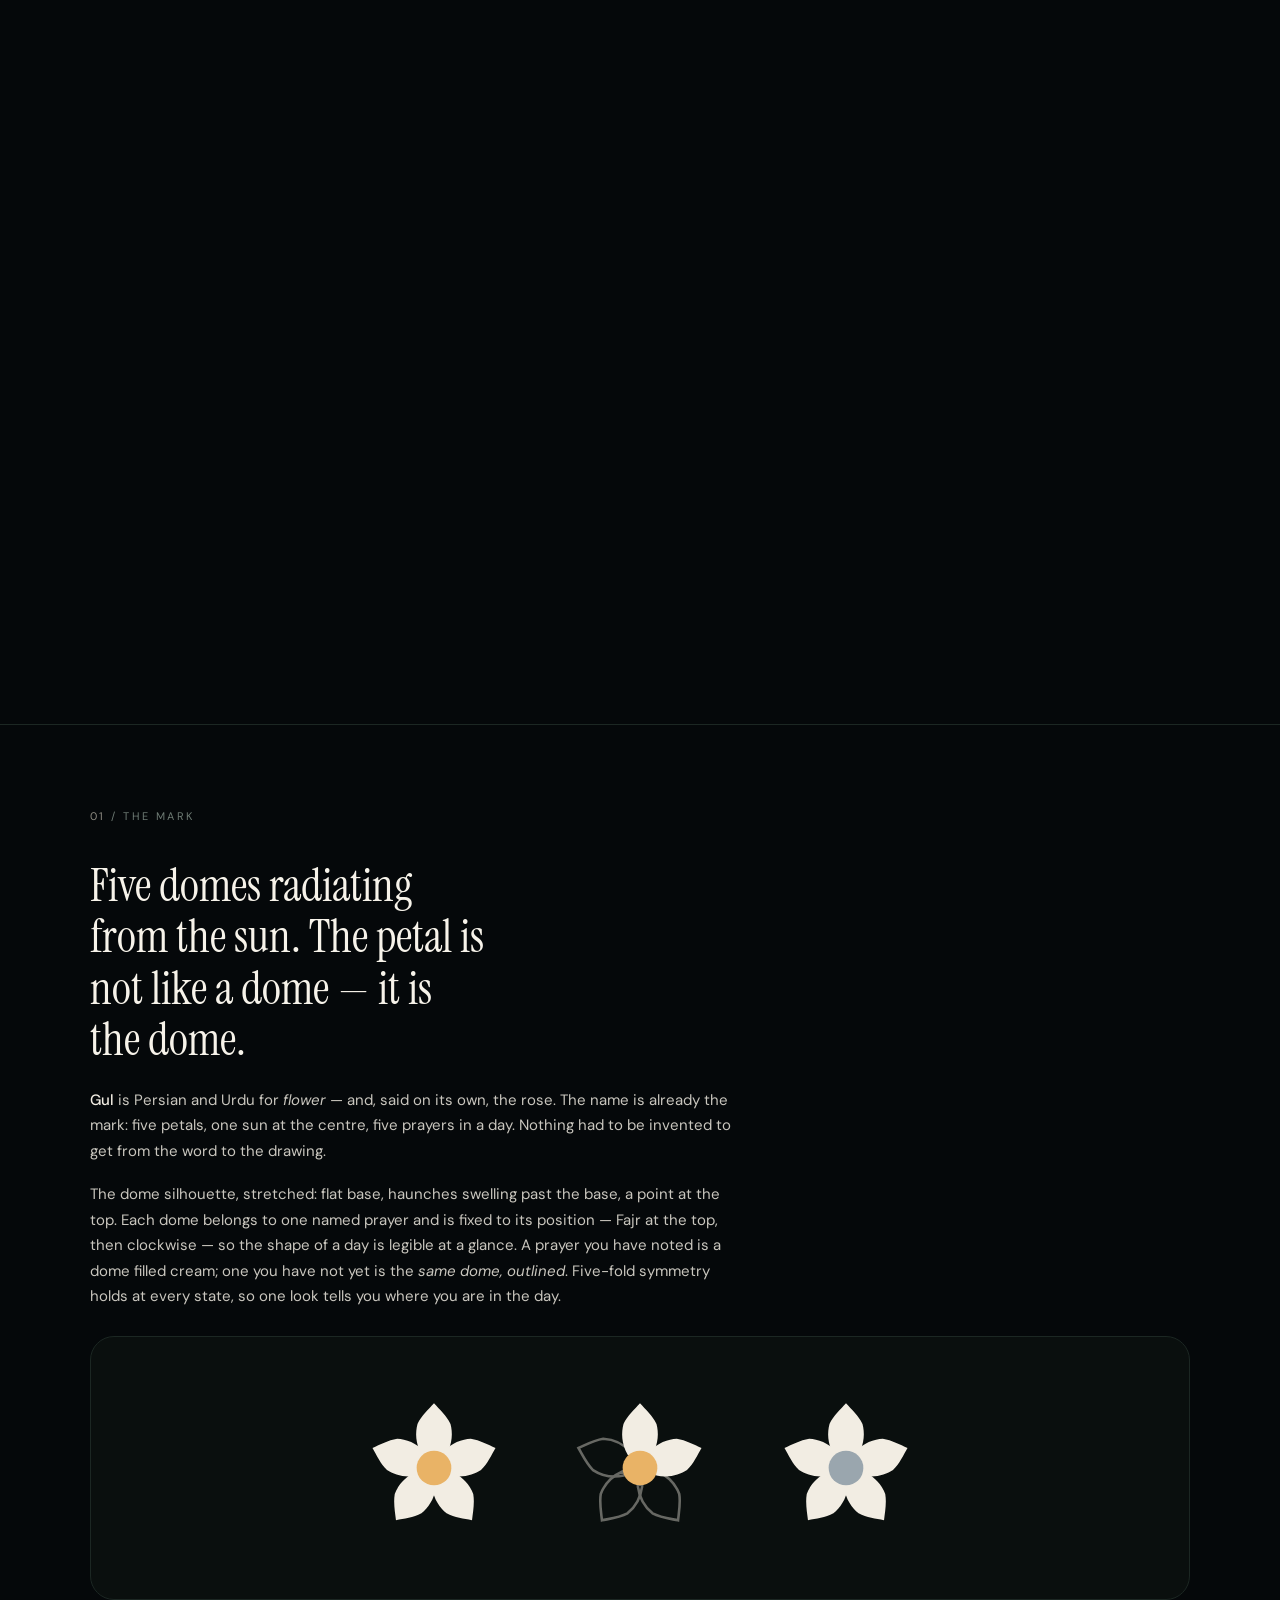
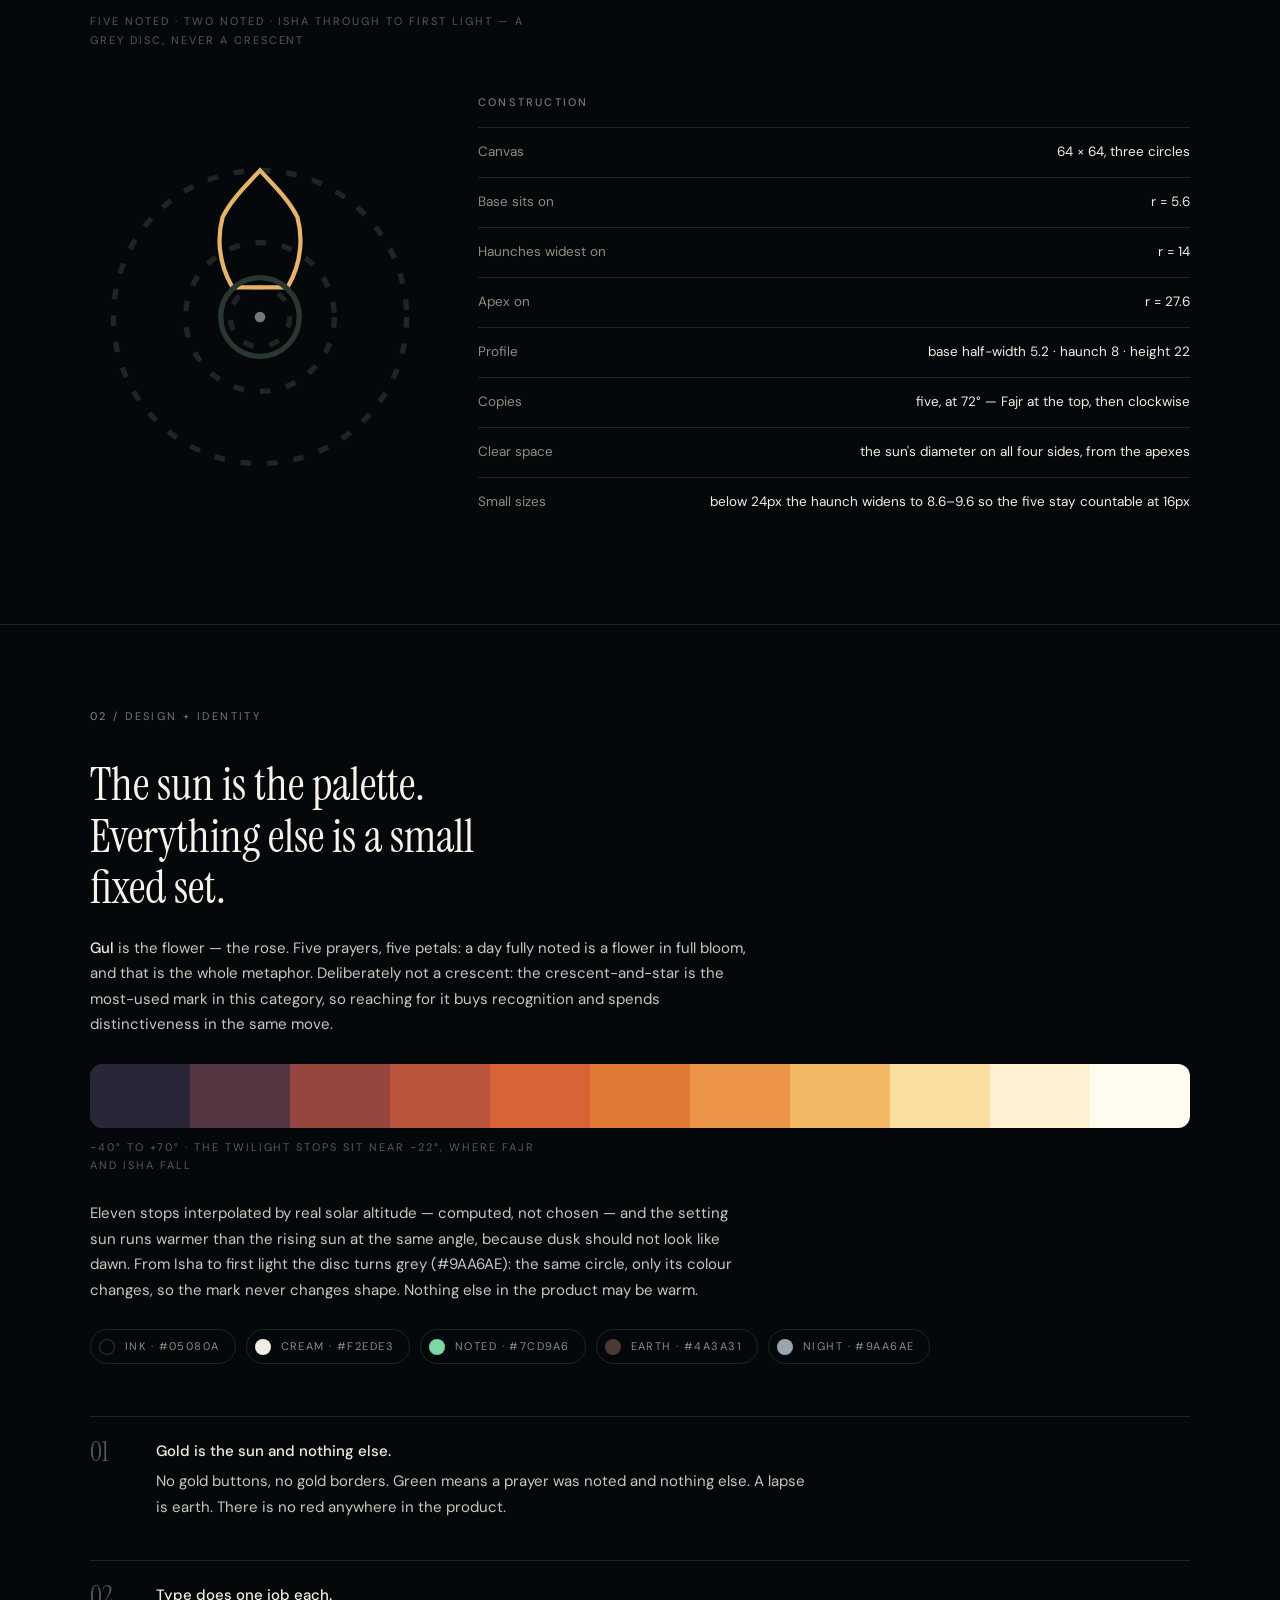
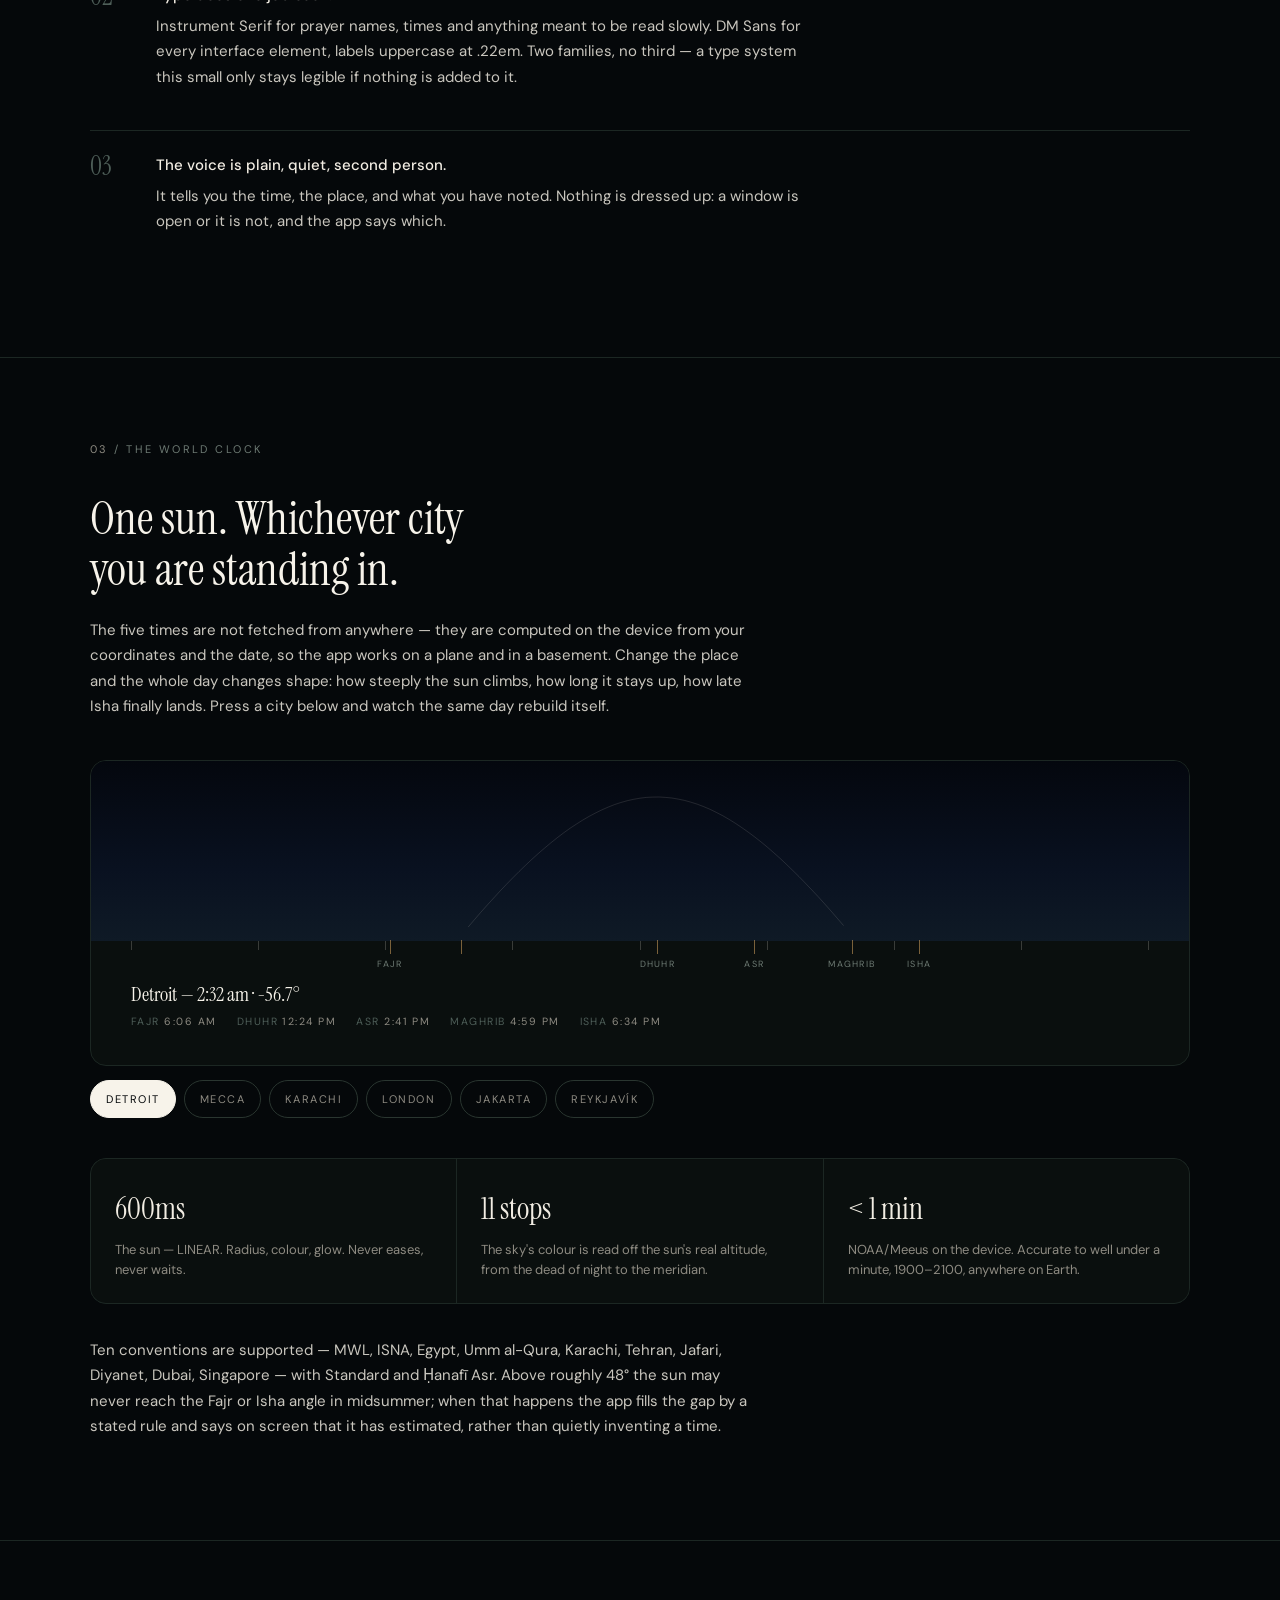
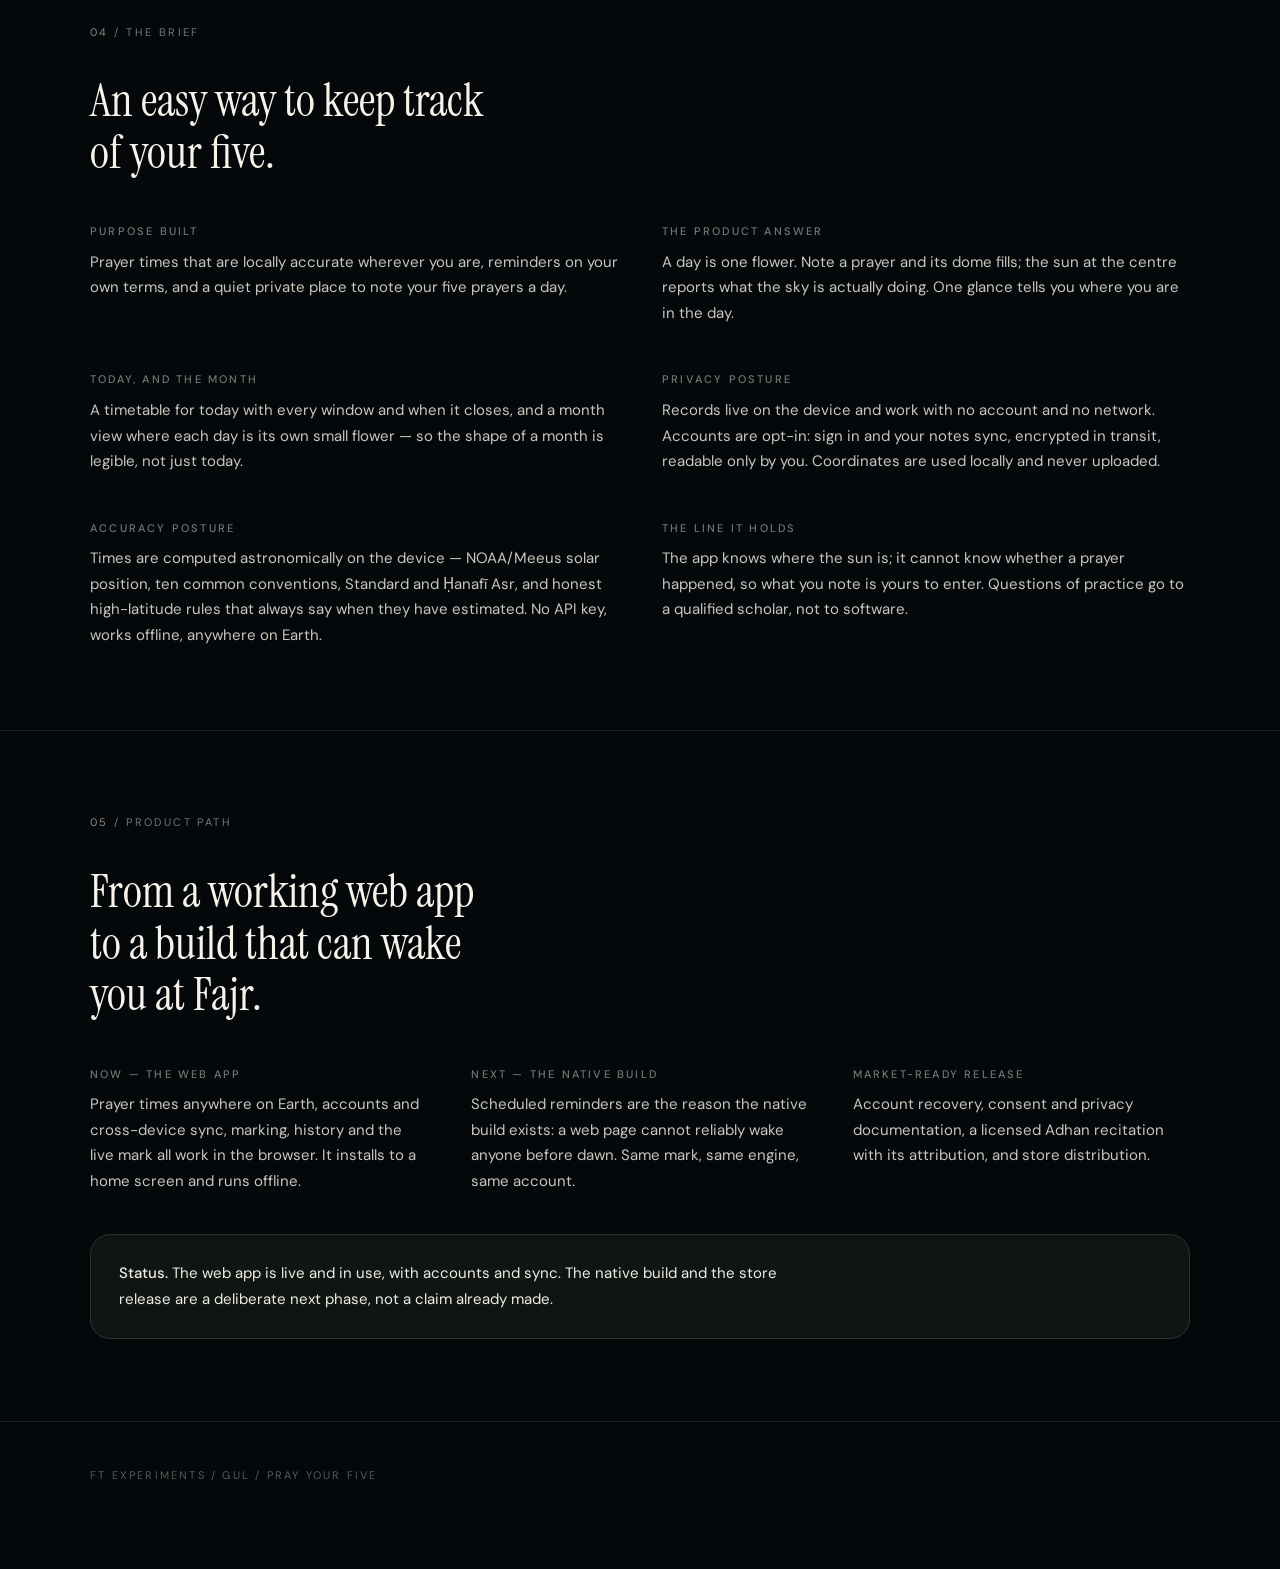
==== commit a8ddfc53: "Design brief: remove scripture and Arabic typography rules" ====
--- a/designbrief/index.html
+++ b/designbrief/index.html
@@ -3,12 +3,18 @@
 <head>
 <meta charset="UTF-8">
 <meta name="viewport" content="width=device-width, initial-scale=1">
+<!-- iOS Safari sniffs bare number ranges and turns them into blue tel: links
+     of its own accord — "1900-2100" became one. This switches every flavour
+     of that detection off; the CSS rule below neutralises any that still
+     slip through, so a stray auto-link inherits the page instead of
+     shouting in system blue. -->
+<meta name="format-detection" content="telephone=no,date=no,address=no,email=no">
 <title>GUL — Design brief · FT Experiments</title>
 <meta name="description" content="GUL — an Islamic prayer tracker whose mark is five domes around the sun. Design brief: the mark, the sun ramp, motion laws, and the product path.">
 <link rel="icon" href="../favicon.svg" type="image/svg+xml">
 <link rel="preconnect" href="https://fonts.googleapis.com">
 <link rel="preconnect" href="https://fonts.gstatic.com" crossorigin>
-<link href="https://fonts.googleapis.com/css2?family=Instrument+Serif:ital@0;1&family=DM+Sans:wght@400;500;700&family=Amiri&display=swap" rel="stylesheet">
+<link href="https://fonts.googleapis.com/css2?family=Instrument+Serif:ital@0;1&family=DM+Sans:wght@400;500;700&display=swap" rel="stylesheet">
 <style>
   :root{
     --ink:#05080A; --shell:#0A0F0E; --card:#0E1513; --line:#1C2723; --line-2:#2A3630;
@@ -17,8 +23,9 @@
     --noted:#7CD9A6; --earth:#4A3A31; --sun:#E9B366; --night:#9AA6AE;
     --display:'Instrument Serif',Georgia,serif;
     --ui:'DM Sans',system-ui,sans-serif;
-    --arabic:'Amiri',serif;
-  }
+  }
+  /* Belt to the format-detection meta's braces. */
+  a[href^="tel:"]{color:inherit;text-decoration:none;pointer-events:none}
   *{box-sizing:border-box}
   html{scroll-behavior:smooth}
   body{
@@ -73,7 +80,6 @@
     font-family:var(--display);font-size:clamp(64px,11vw,120px);line-height:.9;
     letter-spacing:.06em;color:var(--paper);margin:0;
   }
-  .arabic{font-family:var(--arabic);font-size:44px;color:var(--sun);line-height:1}
   .tag{
     font-size:12px;letter-spacing:.34em;text-transform:uppercase;
     color:var(--sun);margin:22px 0 0;
@@ -431,10 +437,10 @@
 
     <p>
       <strong style="color:var(--cream);font-weight:500">Gul</strong> is the flower — the rose.
-      The Qur'an's reward for those who guard their prayers is a garden; Gul is what grows in it.
-      Deliberately not a crescent: the crescent-and-star is the most-used mark in this category
-      and is Ottoman heraldry rather than anything scriptural, so reaching for it buys
-      recognition and spends distinctiveness in the same move.
+      Five prayers, five petals: a day fully noted is a flower in full bloom, and that is the
+      whole metaphor. Deliberately not a crescent: the crescent-and-star is the most-used mark
+      in this category, so reaching for it buys recognition and spends distinctiveness in the
+      same move.
     </p>
 
     <div class="ramp" role="img" aria-label="Eleven-stop solar ramp from the dead of night to the meridian">
@@ -471,8 +477,8 @@
         <span class="n">02</span>
         <p><strong>Type does one job each.</strong>
           Instrument Serif for prayer names, times and anything meant to be read slowly.
-          DM Sans for every interface element, labels uppercase at .22em. Amiri for Qur'anic
-          Arabic at double line height — never animated, never decorative, never tappable.</p>
+          DM Sans for every interface element, labels uppercase at .22em. Two families, no
+          third — a type system this small only stays legible if nothing is added to it.</p>
       </div>
       <div class="rule">
         <span class="n">03</span>
@@ -730,7 +736,7 @@
      off screen, and for a person who has asked for reduced motion it holds
      a single still frame at the real current minute instead of looping. -->
 <script type="module">
-import { solarDay, altitudeAt, fmtMinutes, minuteOf } from '../solar.js';
+import { solarDay, altitudeAt, fmtMinutes, minuteOf } from '../solar.js?v=14';
 
 const demo = document.getElementById('lawdemo');
 if (demo) {
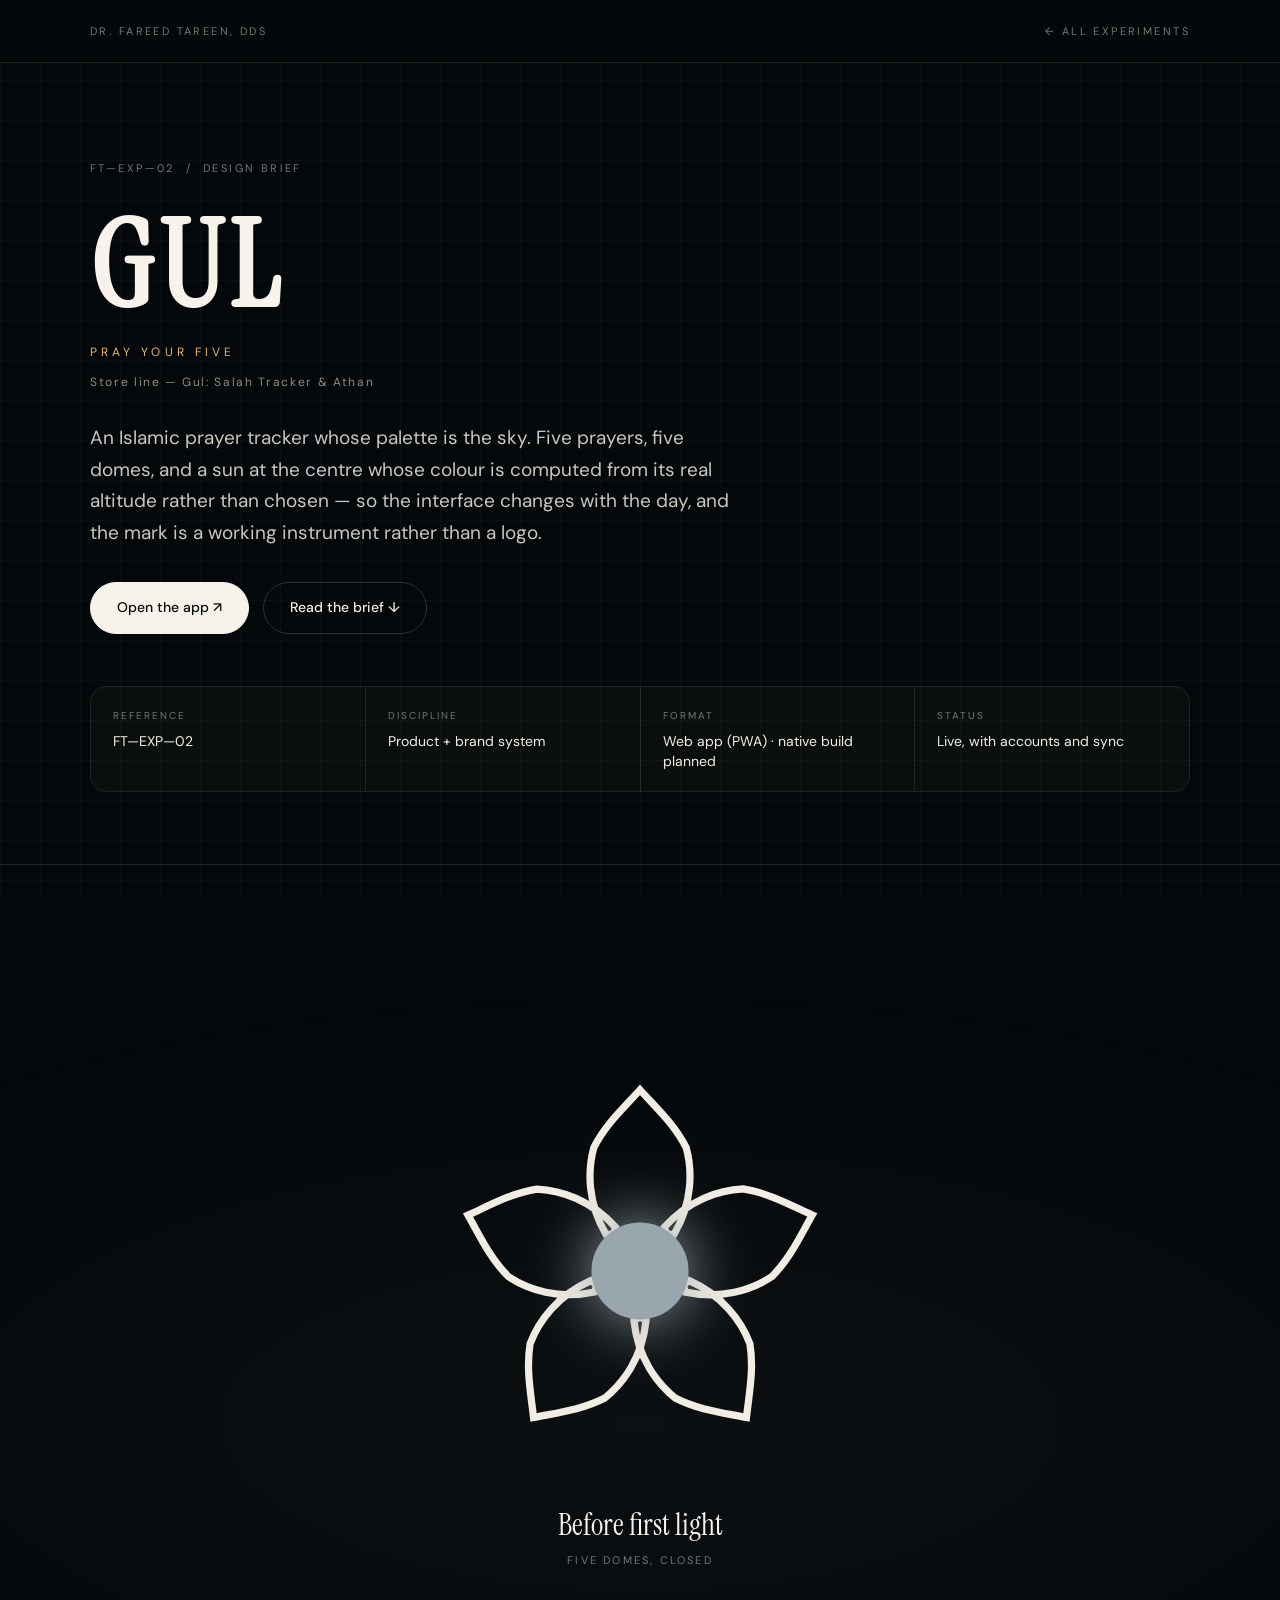
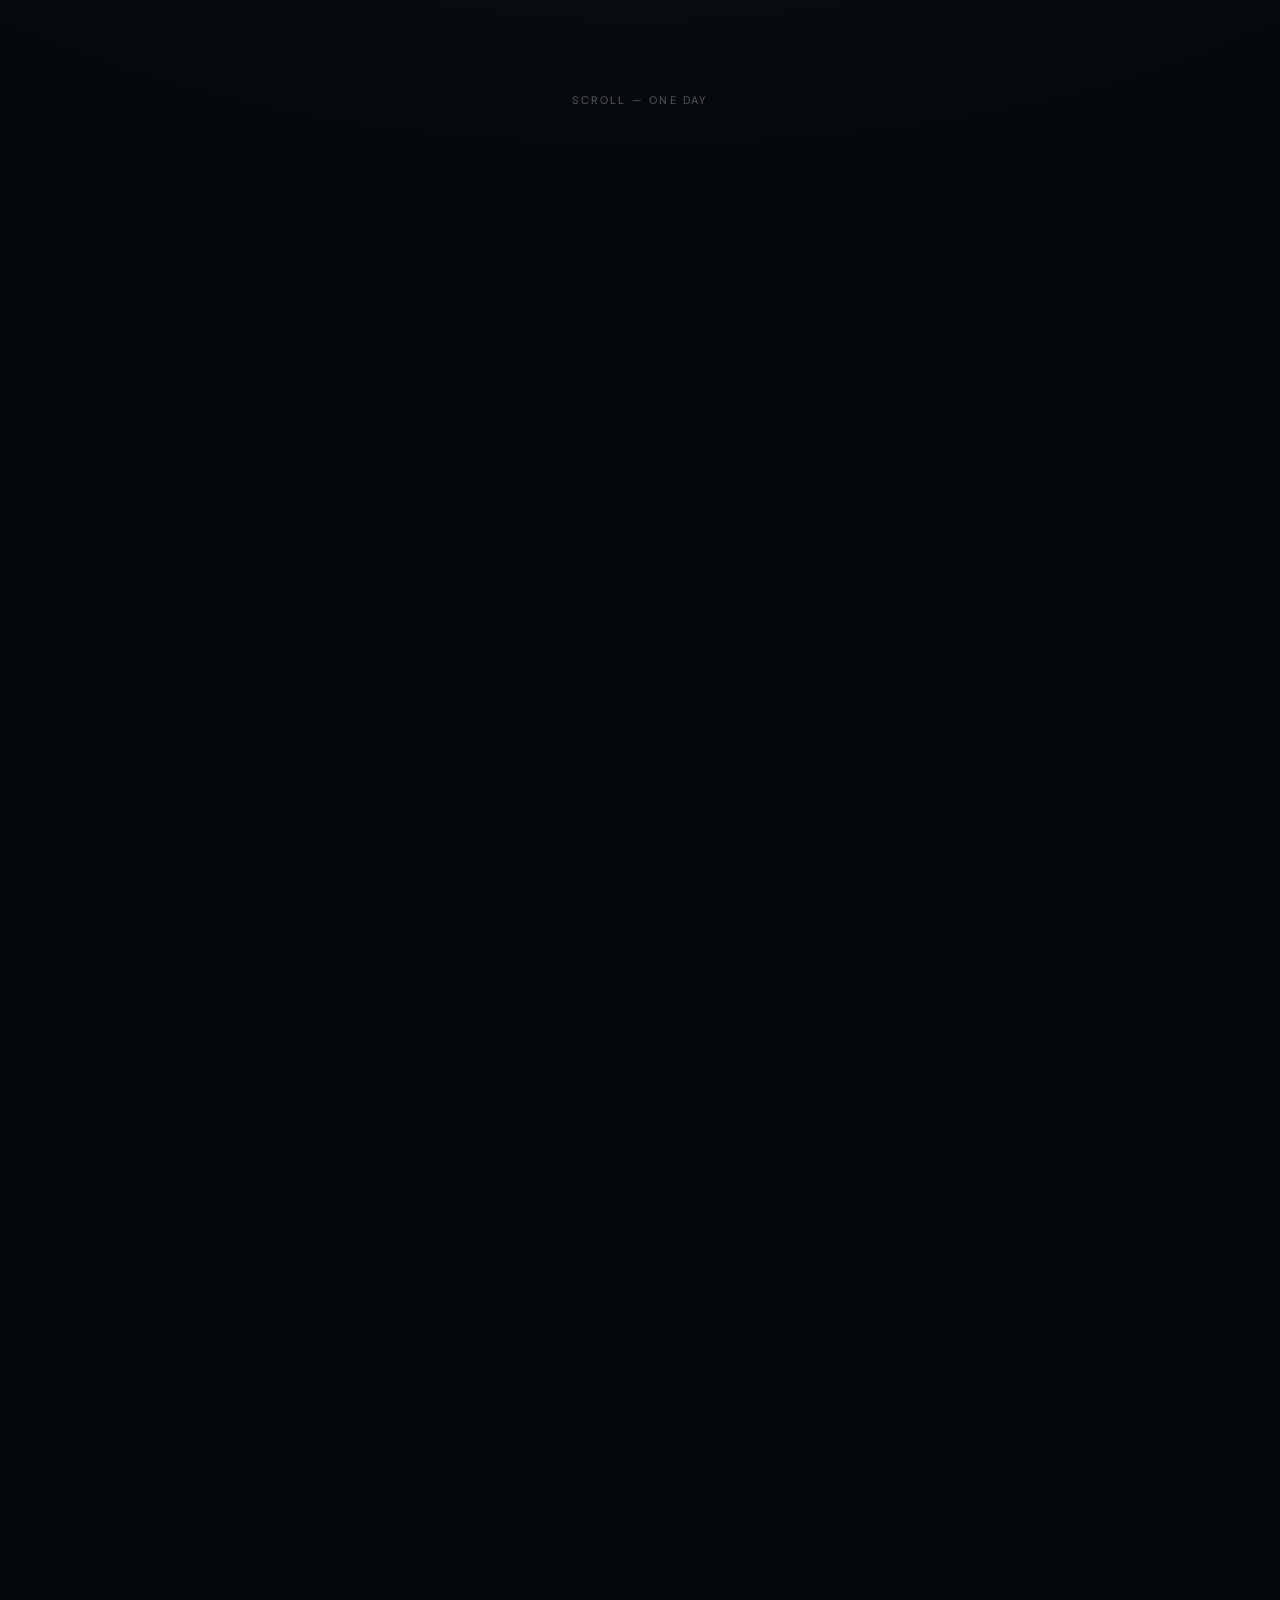
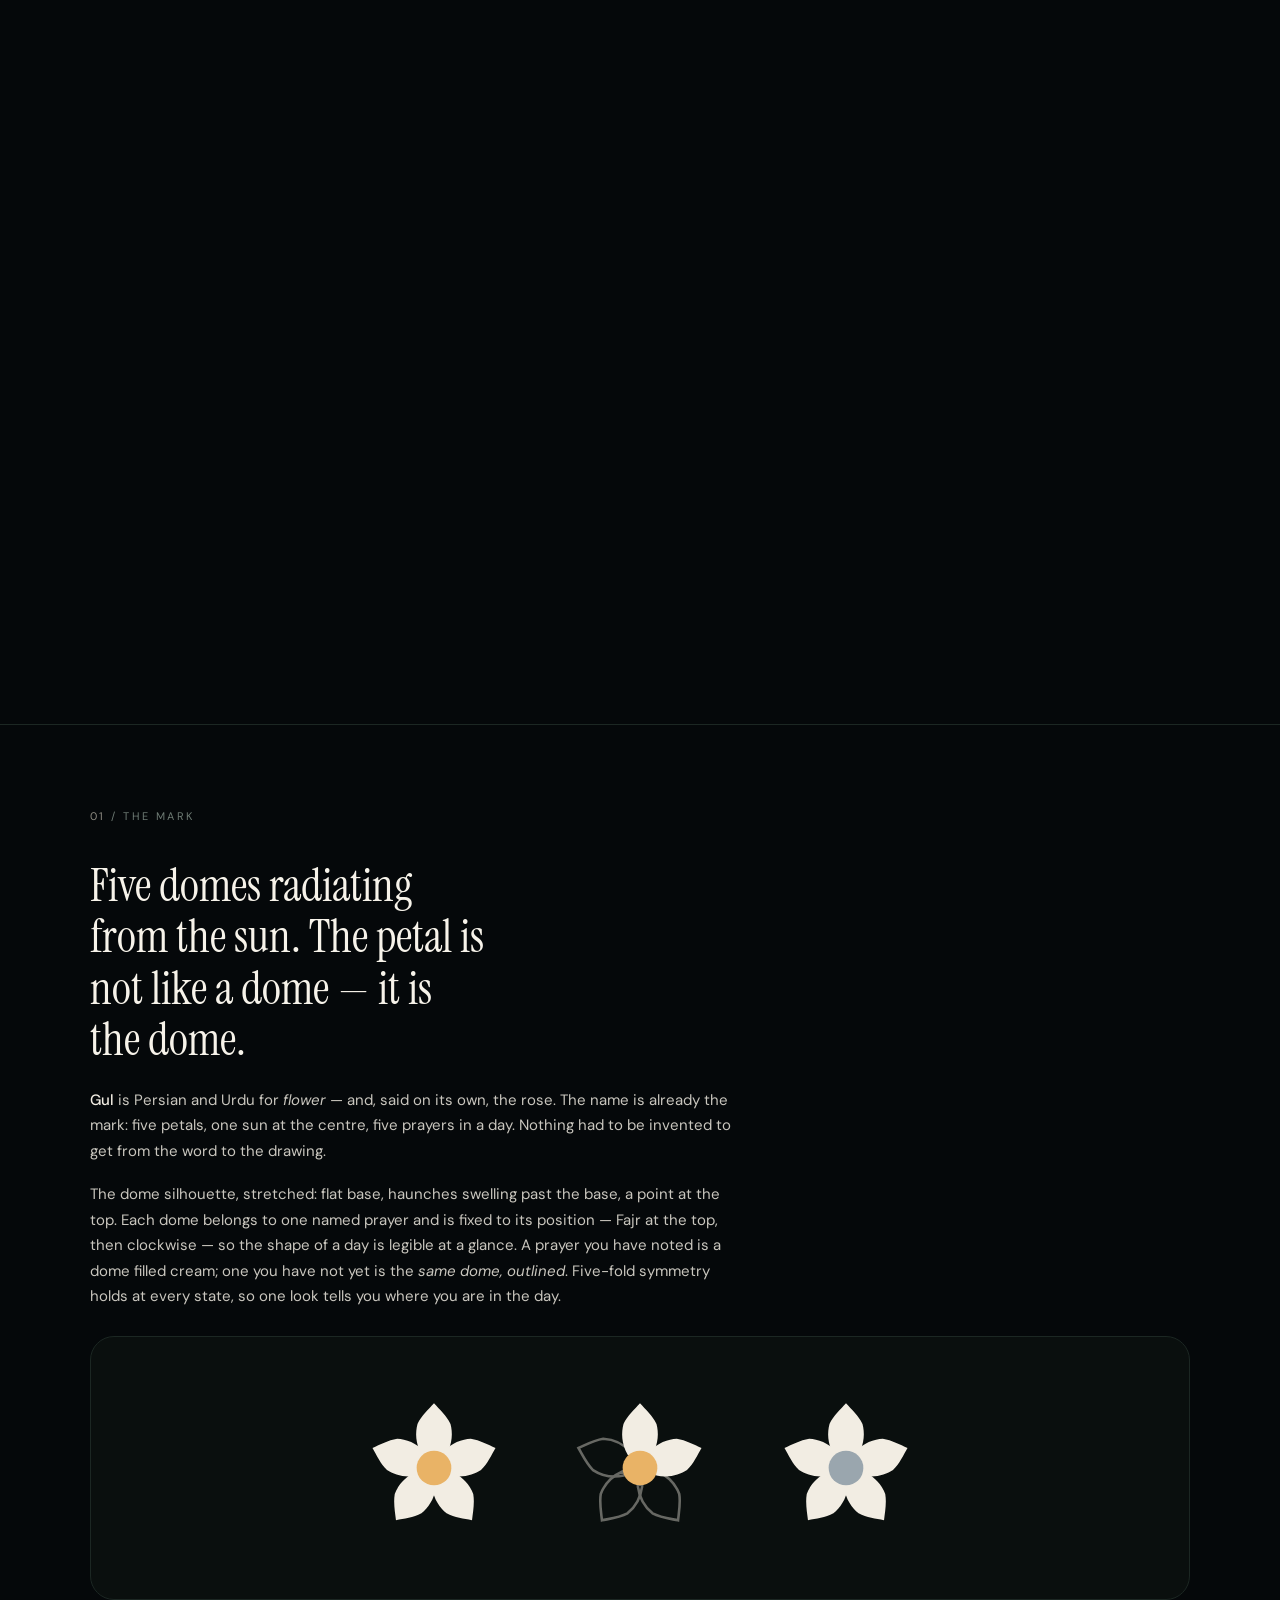
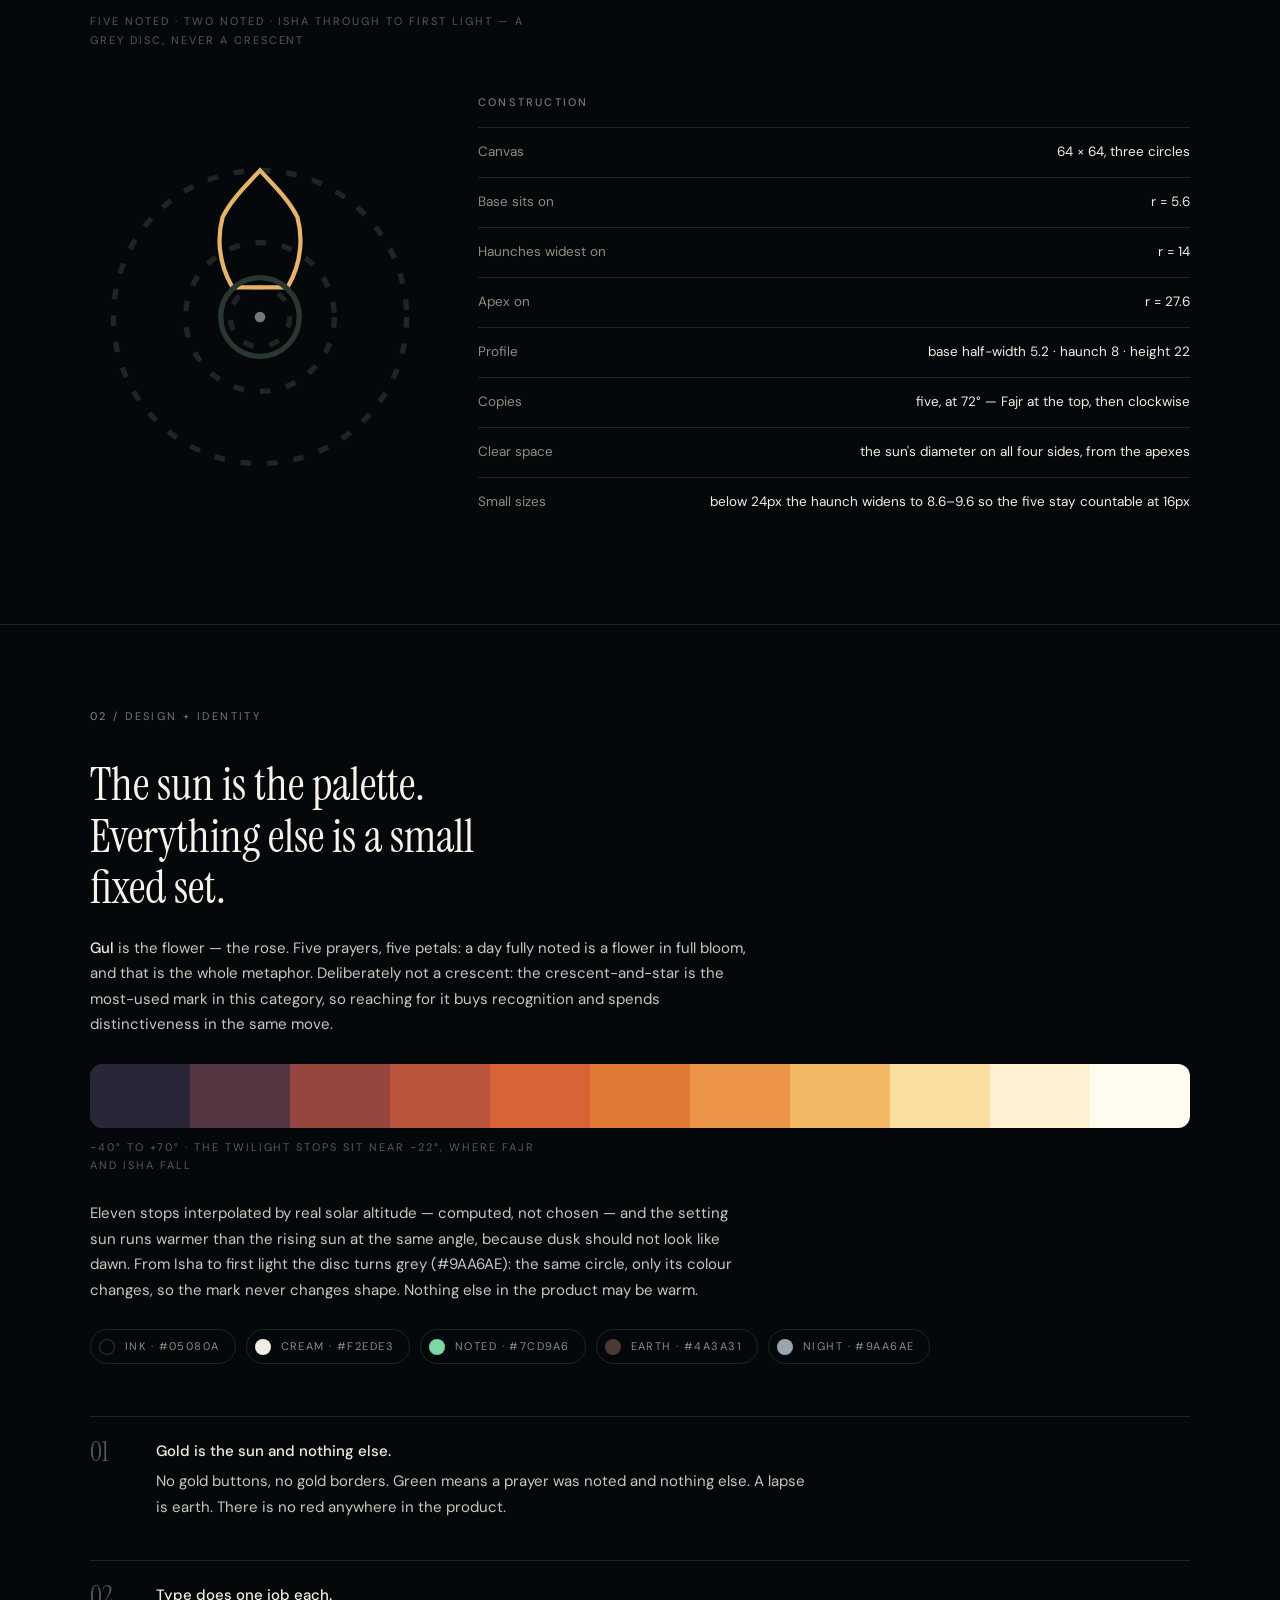
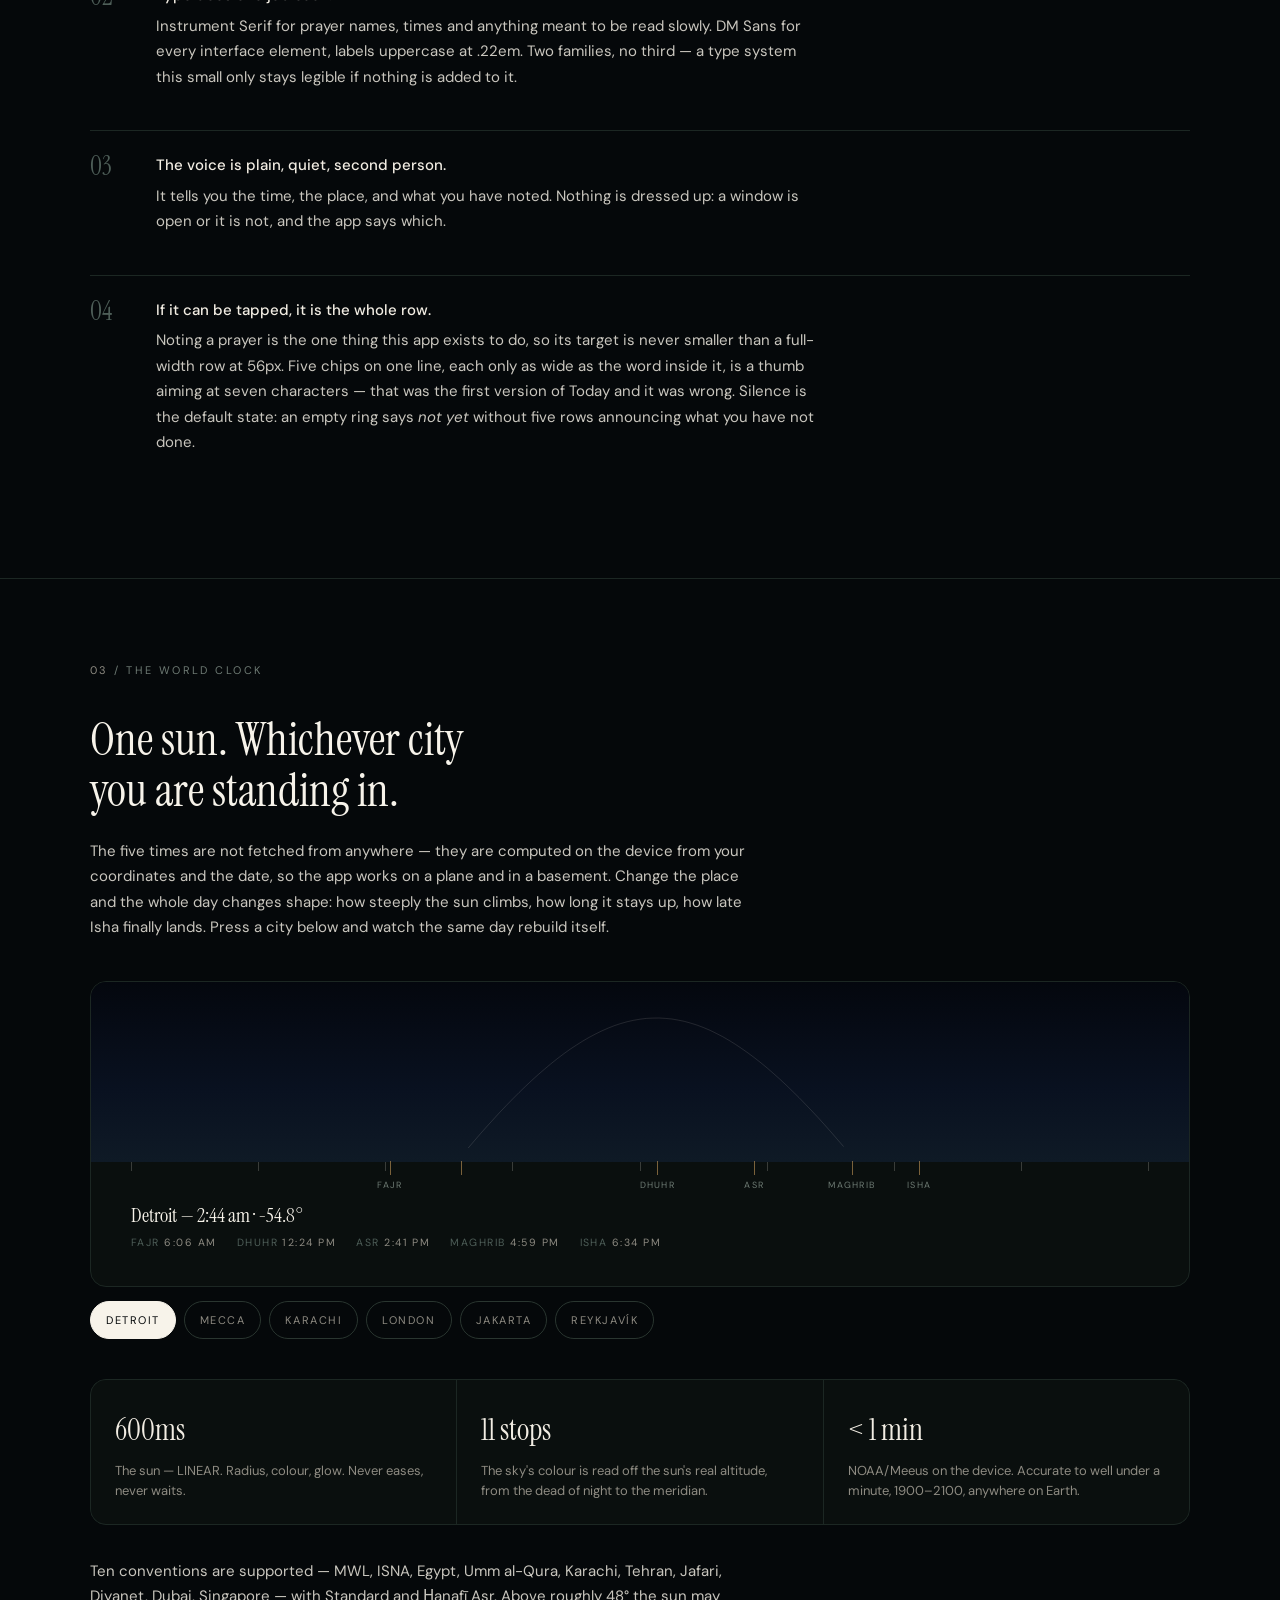
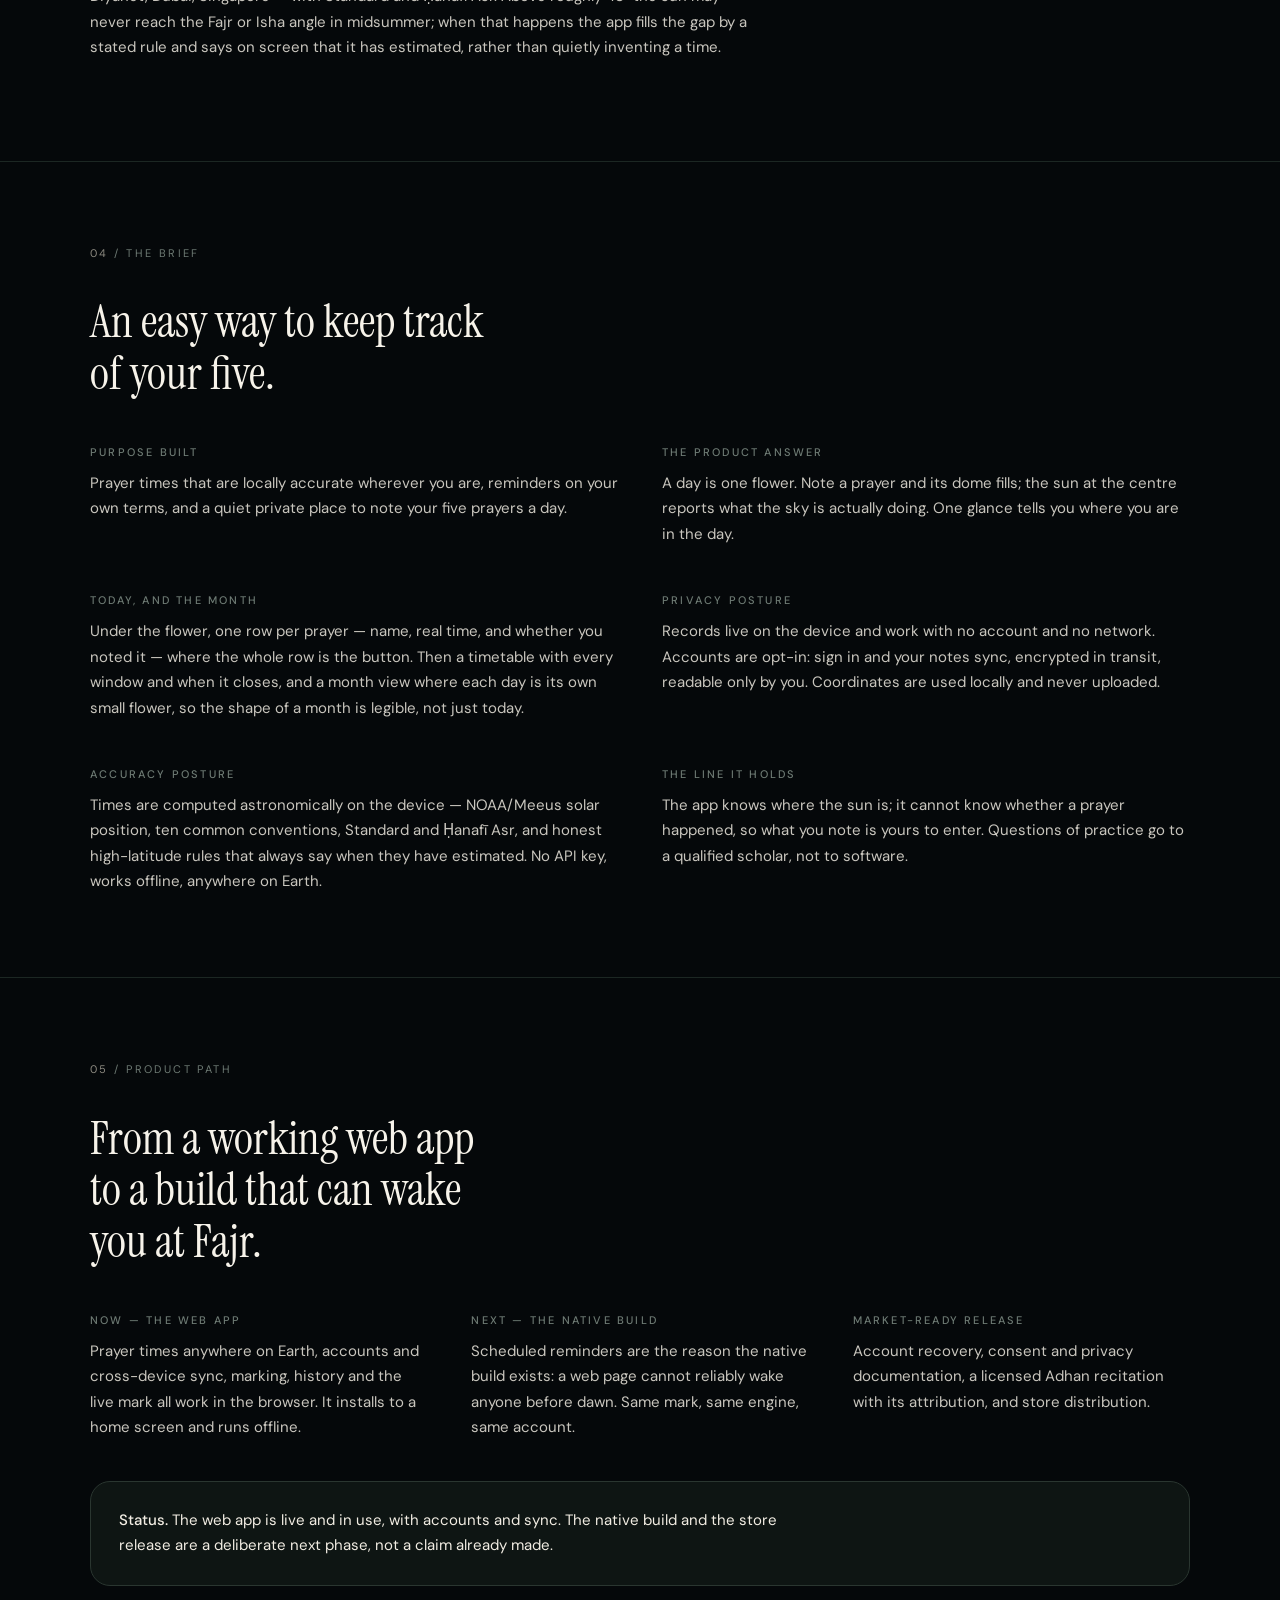
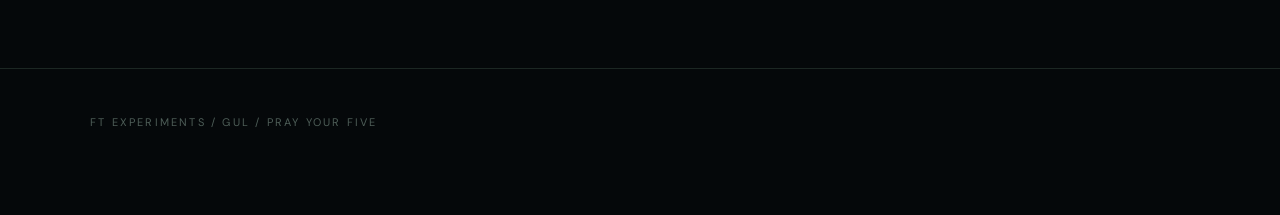
==== commit 87b6daa3: "Design brief: document the day table as rule 04" ====
--- a/designbrief/index.html
+++ b/designbrief/index.html
@@ -486,6 +486,15 @@
           It tells you the time, the place, and what you have noted. Nothing is dressed up:
           a window is open or it is not, and the app says which.</p>
       </div>
+      <div class="rule">
+        <span class="n">04</span>
+        <p><strong>If it can be tapped, it is the whole row.</strong>
+          Noting a prayer is the one thing this app exists to do, so its target is never
+          smaller than a full-width row at 56px. Five chips on one line, each only as wide
+          as the word inside it, is a thumb aiming at seven characters — that was the first
+          version of Today and it was wrong. Silence is the default state: an empty ring
+          says <em>not yet</em> without five rows announcing what you have not done.</p>
+      </div>
     </div>
   </div>
 </section>
@@ -552,8 +561,10 @@
       <div><h3>The product answer</h3><p>A day is one flower. Note a prayer and its dome fills; the sun at the centre reports
         what the sky is actually doing. One glance tells you where you are in the day.</p></div>
 
-      <div><h3>Today, and the month</h3><p>A timetable for today with every window and when it closes, and a month view where each
-        day is its own small flower — so the shape of a month is legible, not just today.</p></div>
+      <div><h3>Today, and the month</h3><p>Under the flower, one row per prayer — name, real time, and whether you noted it —
+        where the whole row is the button. Then a timetable with every window and when it
+        closes, and a month view where each day is its own small flower, so the shape of a
+        month is legible, not just today.</p></div>
 
       <div><h3>Privacy posture</h3><p>Records live on the device and work with no account and no network. Accounts are opt-in:
         sign in and your notes sync, encrypted in transit, readable only by you. Coordinates
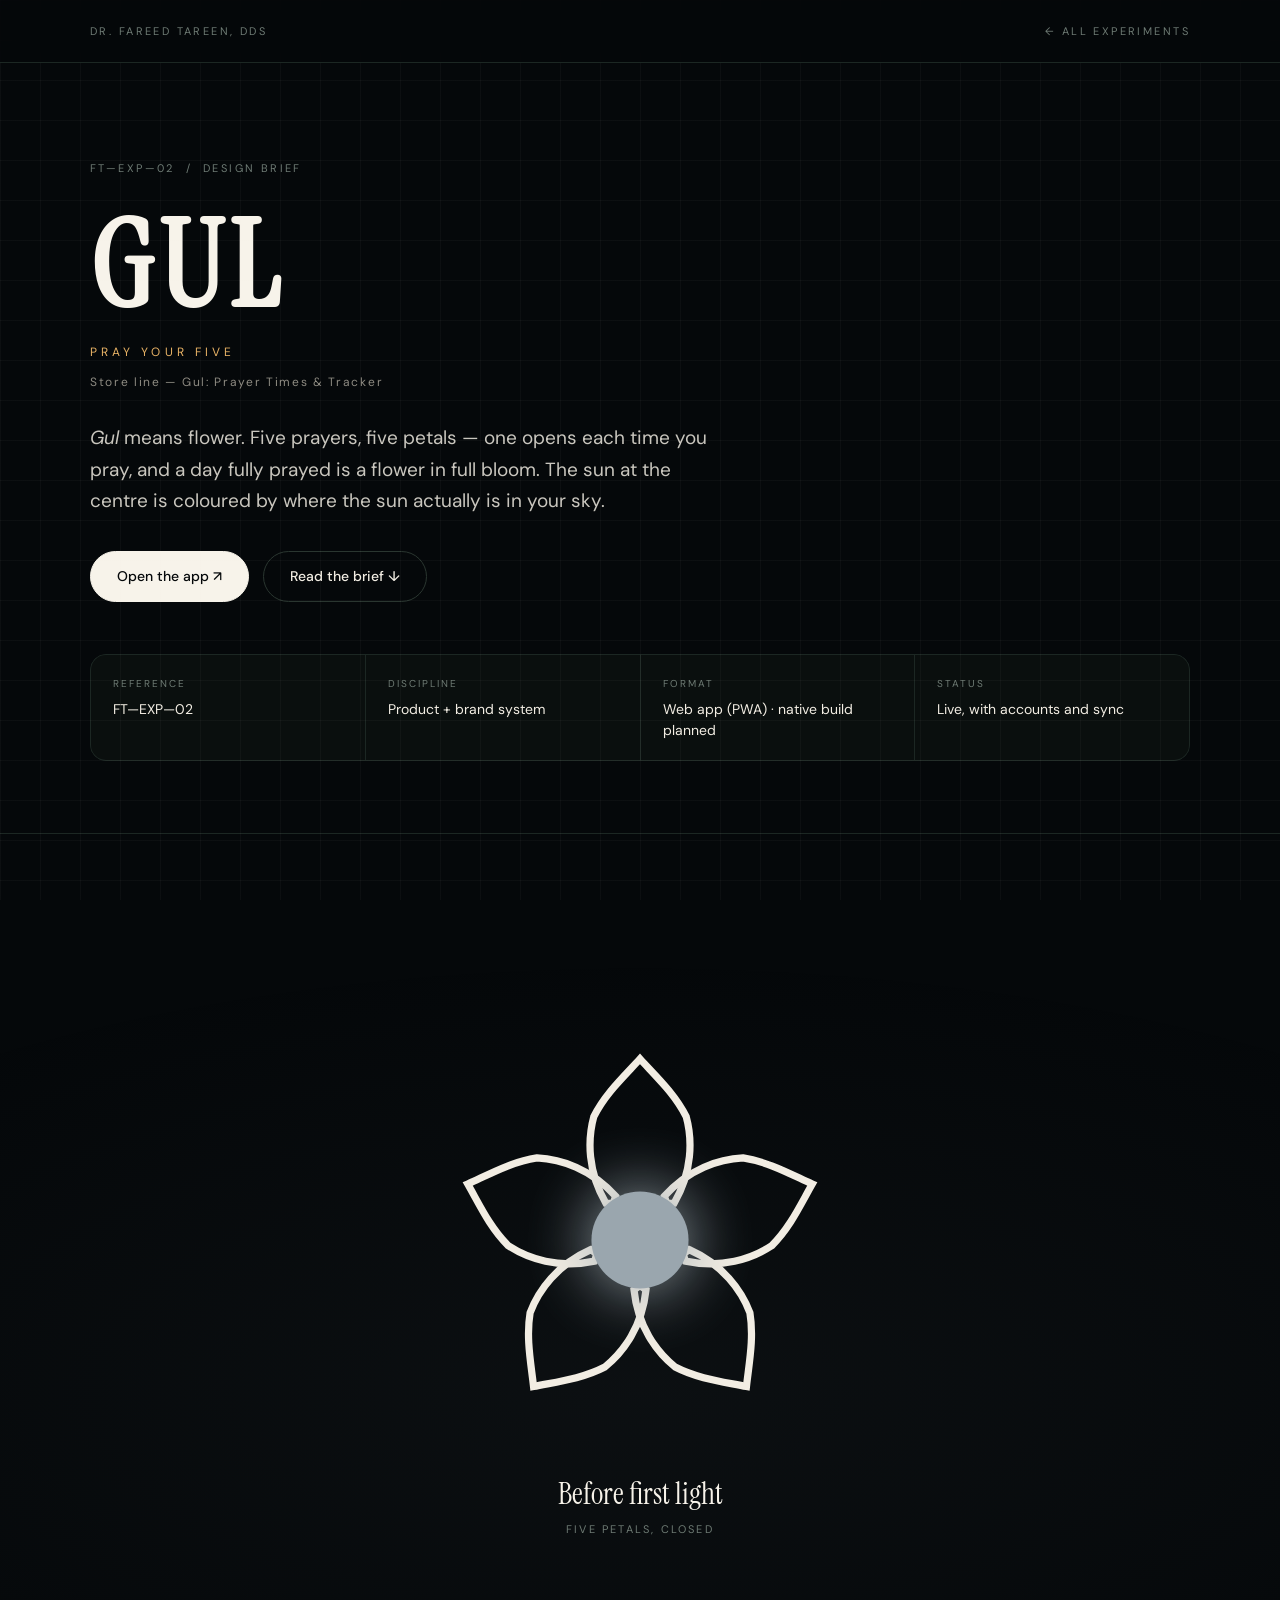
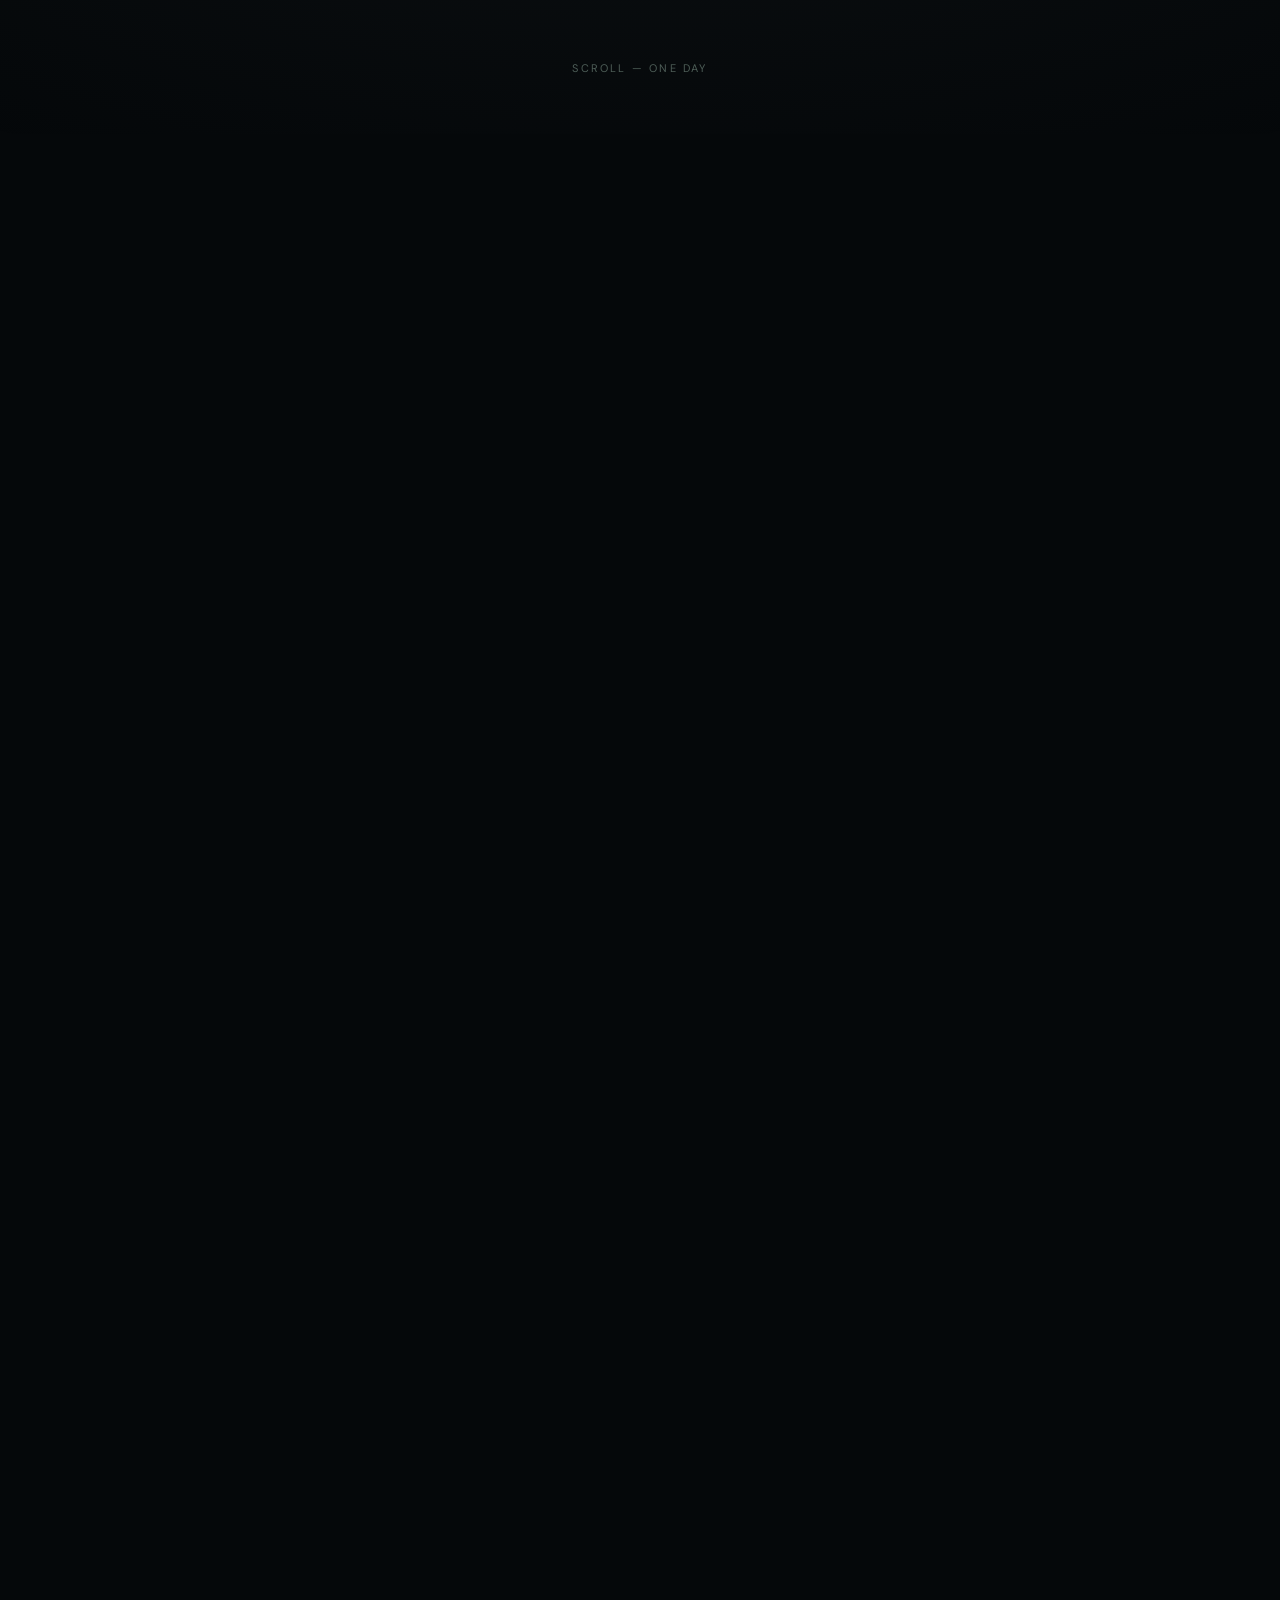
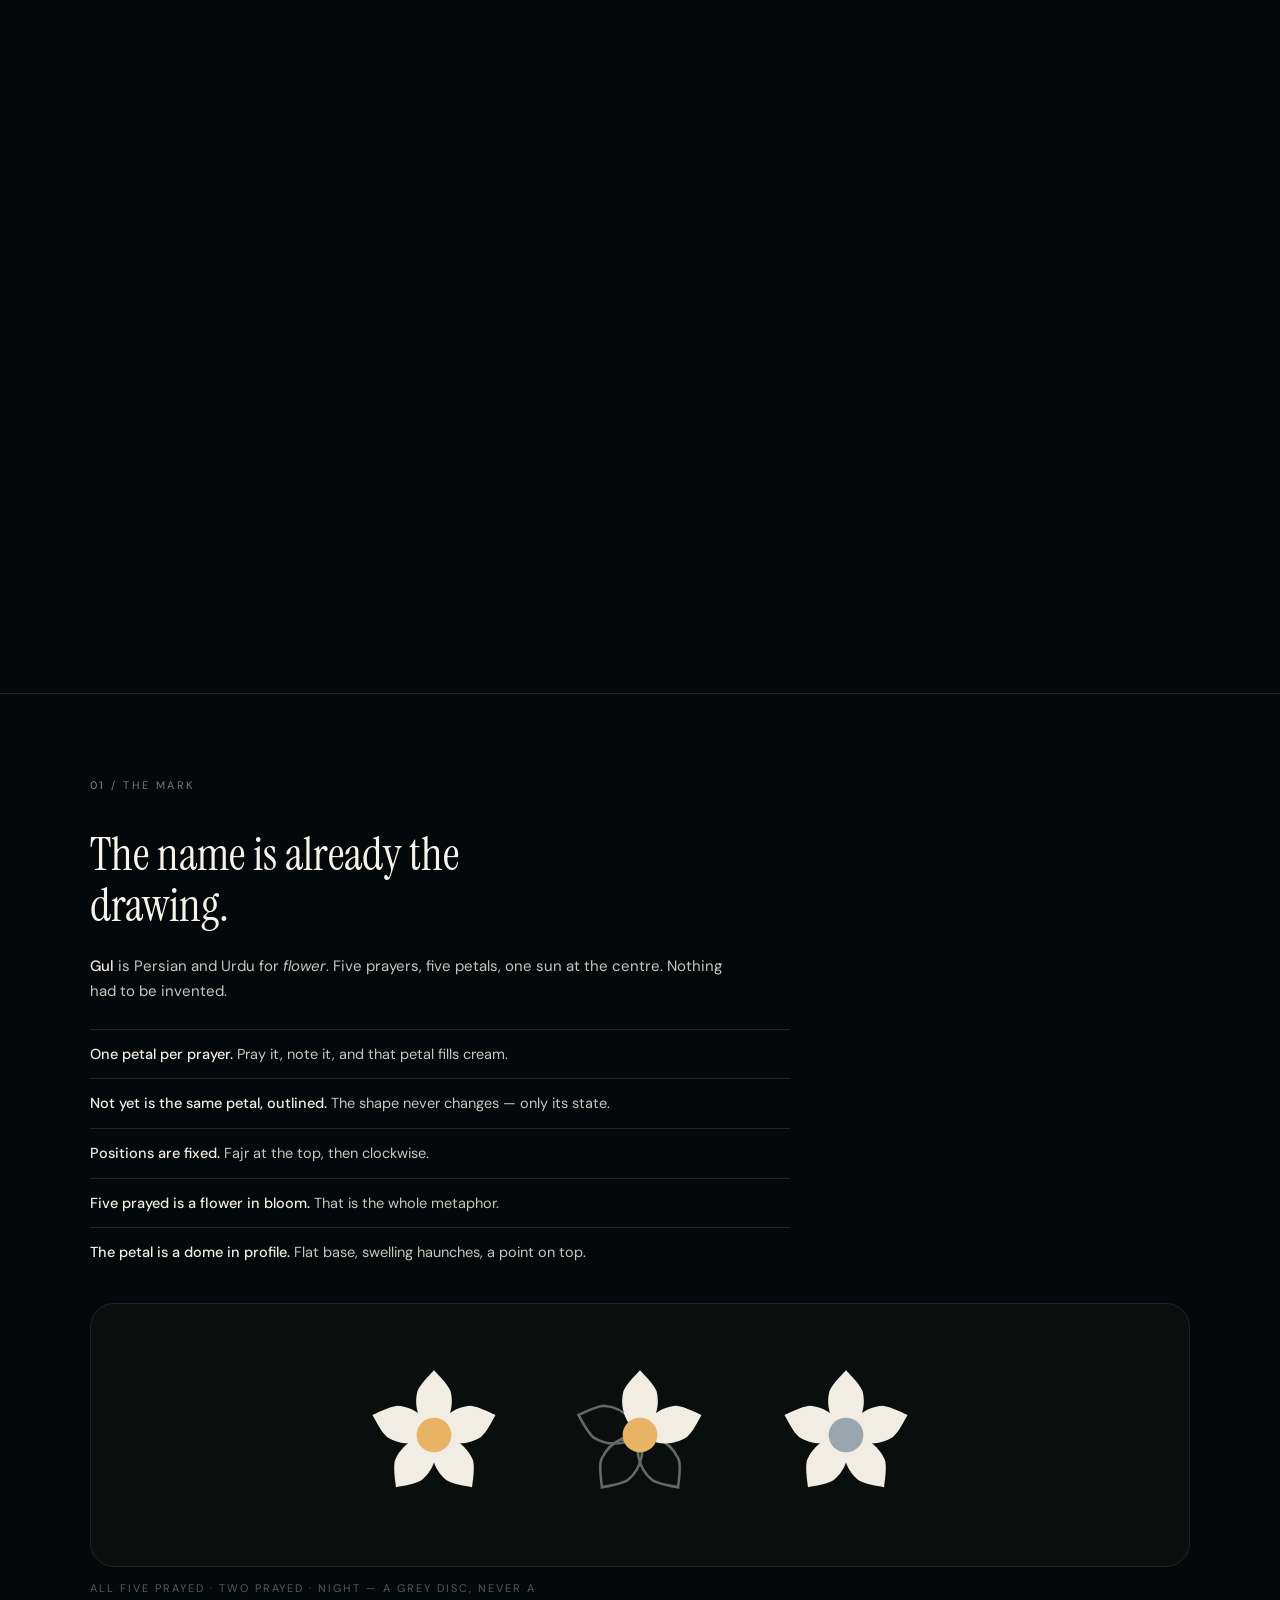
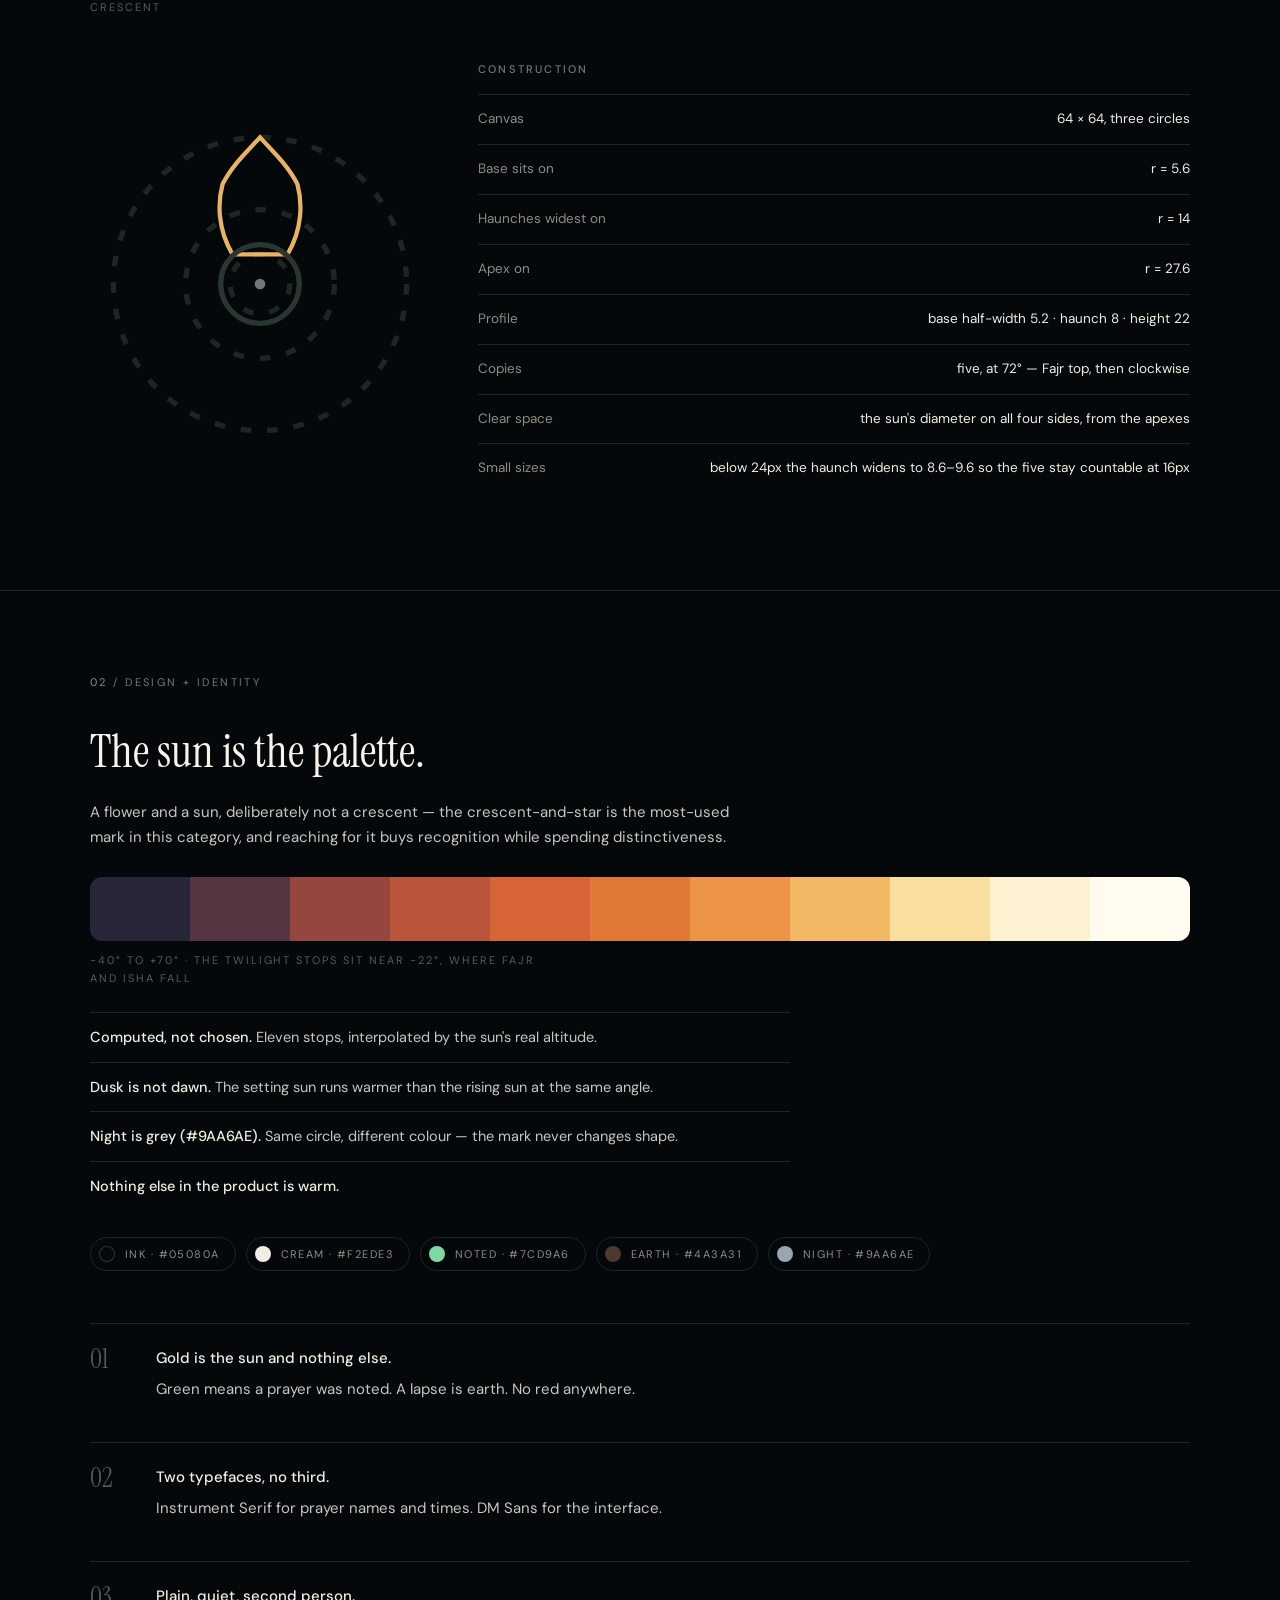
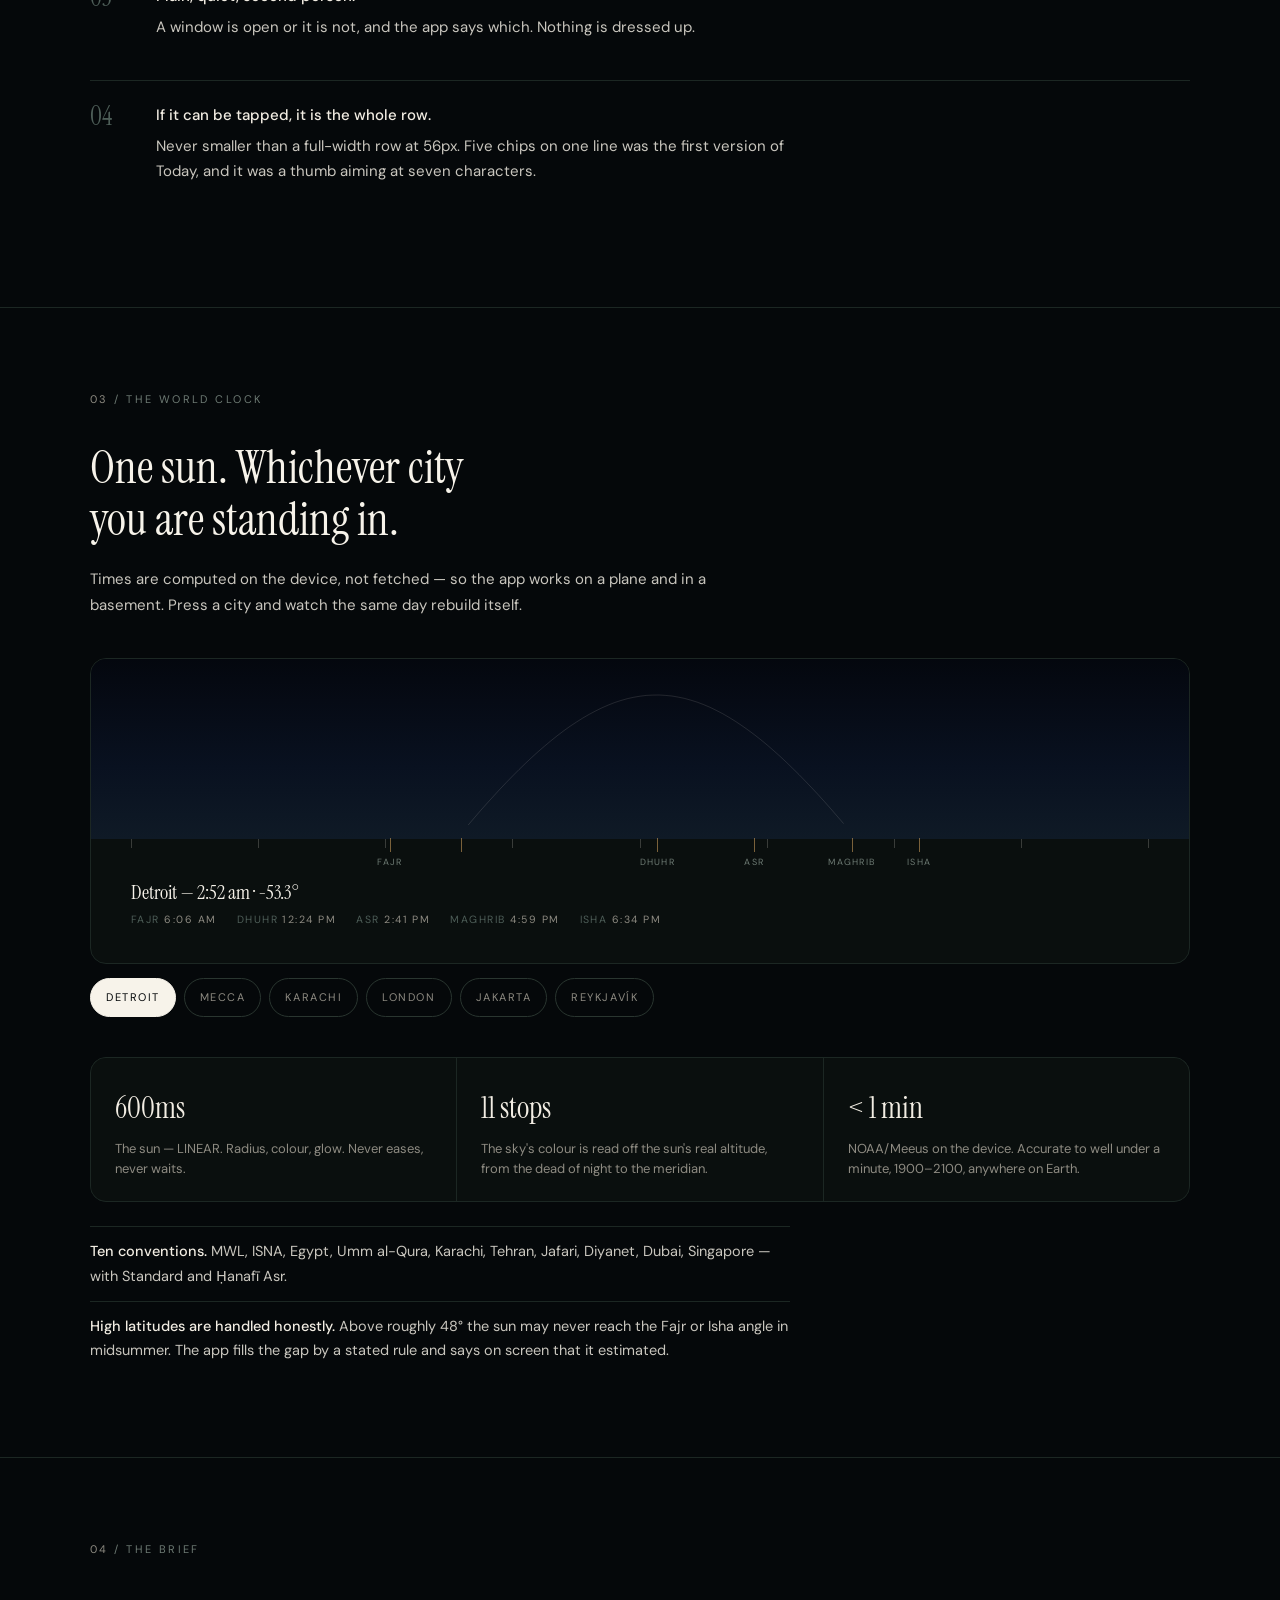
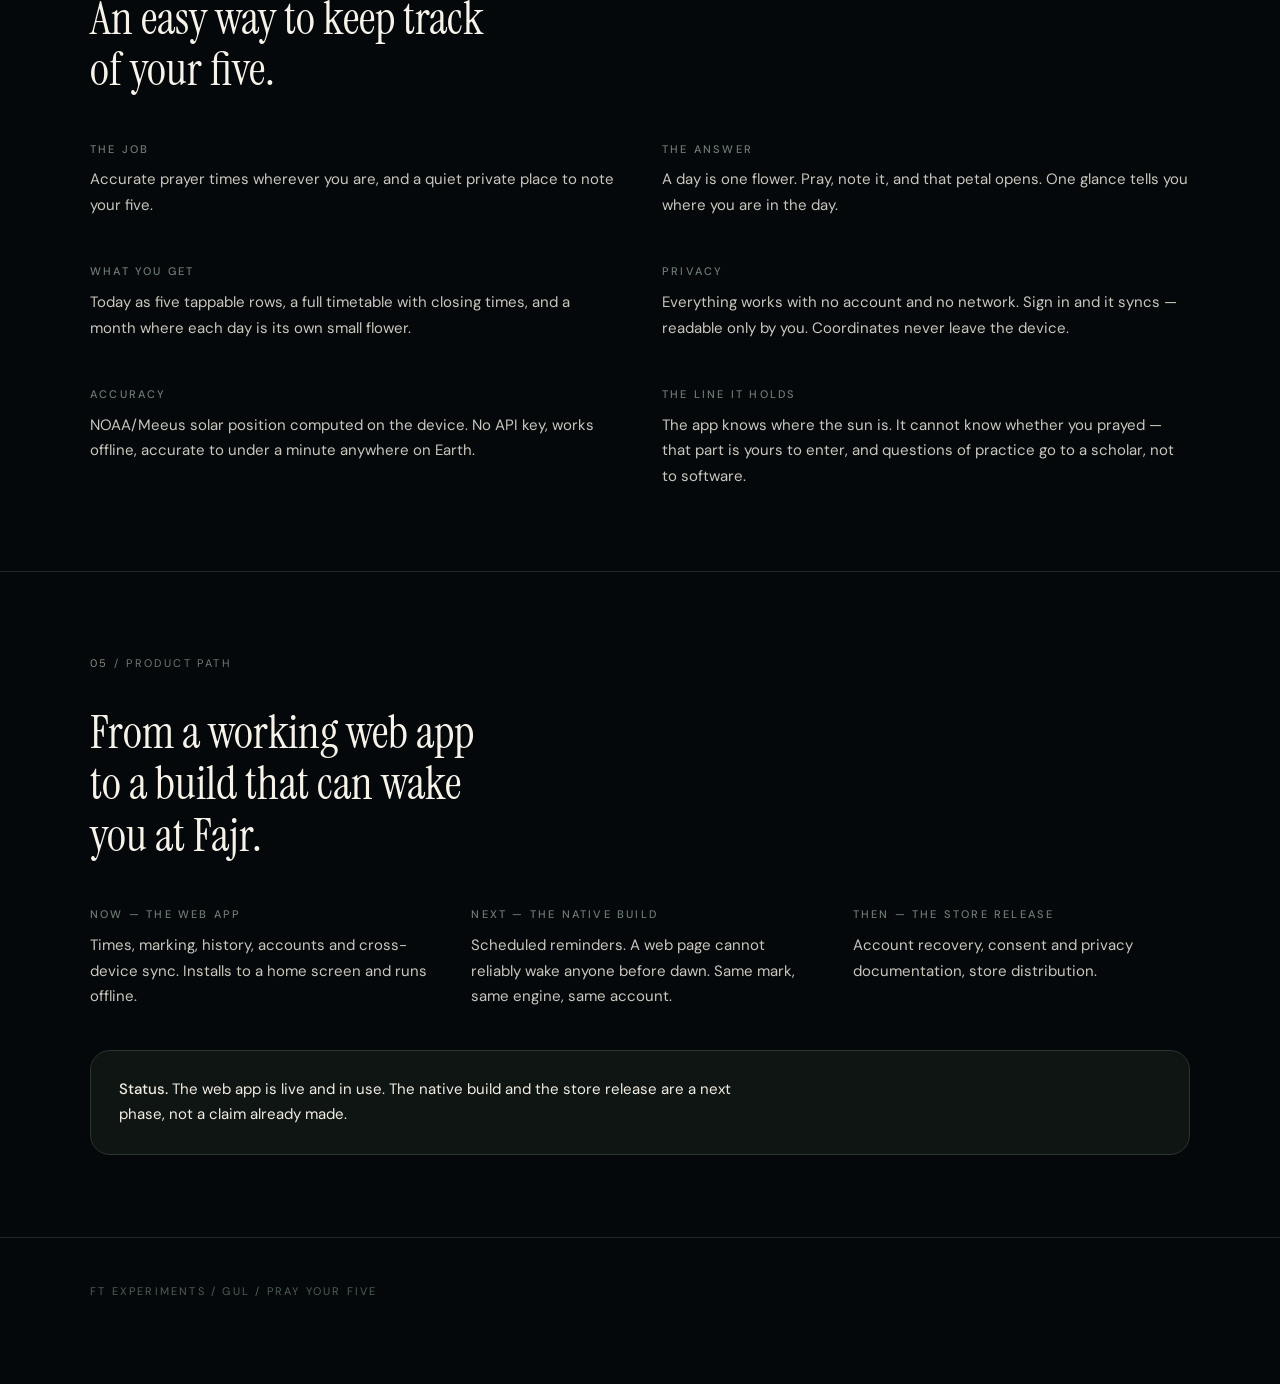
==== commit 85c7bf70: "Brief: simplify copy, petals not domes, drop Athan" ====
--- a/designbrief/index.html
+++ b/designbrief/index.html
@@ -10,7 +10,7 @@
      shouting in system blue. -->
 <meta name="format-detection" content="telephone=no,date=no,address=no,email=no">
 <title>GUL — Design brief · FT Experiments</title>
-<meta name="description" content="GUL — an Islamic prayer tracker whose mark is five domes around the sun. Design brief: the mark, the sun ramp, motion laws, and the product path.">
+<meta name="description" content="GUL — a prayer tracker whose mark is a flower: five petals around the sun, one petal per prayer. Design brief: the mark, the palette, the world clock.">
 <link rel="icon" href="../favicon.svg" type="image/svg+xml">
 <link rel="preconnect" href="https://fonts.googleapis.com">
 <link rel="preconnect" href="https://fonts.gstatic.com" crossorigin>
@@ -136,7 +136,7 @@
 
   /* ── The bloom rail ──────────────────────────────────────────────
      A tall track with a sticky flower inside it, so scrolling the brief
-     plays one day: the sun rises, crosses, sets, and a dome opens at each
+     plays one day: the sun rises, crosses, sets, and a petal opens at each
      prayer. The reader arrives at section 01 having already watched the
      thing section 01 describes. */
   .rail{position:relative;height:340vh;border-bottom:1px solid var(--line)}
@@ -152,7 +152,7 @@
   .rail-flower svg{width:100%;height:100%;overflow:visible}
   /* No CSS transform here on purpose: an inline `style.transform` overrides an
      SVG element's `transform` attribute, and the attribute is what places each
-     dome around the sun. The scroll handler writes the full attribute instead,
+     petal around the sun. The scroll handler writes the full attribute instead,
      so placement and growth stay in one expression. */
   .rail-flower .p{transition:fill .45s cubic-bezier(.22,1,.36,1)}
   .rail-cap{position:relative;text-align:center;min-height:44px}
@@ -204,6 +204,12 @@
   }
   .rule .n{font-family:var(--display);font-size:26px;color:var(--faint);line-height:1}
   .rule strong{display:block;color:var(--cream);font-weight:500;margin-bottom:5px}
+
+  /* Facts, one line each. The brief used to say these in paragraphs; a
+     reader scanning a brief wants the line, not the prose around it. */
+  .facts{list-style:none;margin:24px 0 0;padding:0;max-width:70ch}
+  .facts li{padding:12px 0;border-top:1px solid var(--line);font-size:14.5px}
+  .facts li b{color:var(--cream);font-weight:500}
 
   /* ── The motion law, running ──────────────────────────────────────── */
   .lawdemo{
@@ -304,12 +310,12 @@
       <h1 class="word">GUL</h1>
     </div>
     <p class="tag">Pray your five</p>
-    <p class="storeline">Store line — Gul: Salah Tracker &amp; Athan</p>
+    <p class="storeline">Store line — Gul: Prayer Times &amp; Tracker</p>
 
     <p class="lede">
-      An Islamic prayer tracker whose palette is the sky. Five prayers, five domes, and a sun
-      at the centre whose colour is computed from its real altitude rather than chosen — so the
-      interface changes with the day, and the mark is a working instrument rather than a logo.
+      <em>Gul</em> means flower. Five prayers, five petals — one opens each time you pray, and a
+      day fully prayed is a flower in full bloom. The sun at the centre is coloured by where the
+      sun actually is in your sky.
     </p>
 
     <div class="actions">
@@ -342,7 +348,7 @@
     </div>
     <div class="rail-cap">
       <p class="t" id="rail-title">Before first light</p>
-      <p class="s" id="rail-sub">Five domes, closed</p>
+      <p class="s" id="rail-sub">Five petals, closed</p>
     </div>
     <p class="rail-hint">Scroll — one day</p>
   </div>
@@ -352,23 +358,23 @@
 <section>
   <div class="wrap">
     <p class="eyebrow"><span class="num">01</span> / The mark</p>
-    <h2>Five domes radiating from the sun. The petal is not like a dome — it is the dome.</h2>
+    <h2>The name is already the drawing.</h2>
     <p>
       <strong style="color:var(--cream);font-weight:500">Gul</strong> is Persian and Urdu for
-      <em>flower</em> — and, said on its own, the rose. The name is already the mark: five
-      petals, one sun at the centre, five prayers in a day. Nothing had to be invented to get
-      from the word to the drawing.
+      <em>flower</em>. Five prayers, five petals, one sun at the centre. Nothing had to be
+      invented.
     </p>
-    <p>
-      The dome silhouette, stretched: flat base, haunches swelling past the base, a point at the
-      top. Each dome belongs to one named prayer and is fixed to its position — Fajr at the top,
-      then clockwise — so the shape of a day is legible at a glance. A prayer you have noted is
-      a dome filled cream; one you have not yet is the <em>same dome, outlined</em>. Five-fold
-      symmetry holds at every state, so one look tells you where you are in the day.
-    </p>
+
+    <ul class="facts">
+      <li><b>One petal per prayer.</b> Pray it, note it, and that petal fills cream.</li>
+      <li><b>Not yet is the same petal, outlined.</b> The shape never changes — only its state.</li>
+      <li><b>Positions are fixed.</b> Fajr at the top, then clockwise.</li>
+      <li><b>Five prayed is a flower in bloom.</b> That is the whole metaphor.</li>
+      <li><b>The petal is a dome in profile.</b> Flat base, swelling haunches, a point on top.</li>
+    </ul>
 
     <div class="markrow">
-      <svg viewBox="0 0 64 64" width="150" height="150" role="img" aria-label="GUL — five domes noted" style="overflow:visible">
+      <svg viewBox="0 0 64 64" width="150" height="150" role="img" aria-label="GUL — five petals, all five prayed" style="overflow:visible">
         <g fill="#F2EDE3">
           <path d="M-5.2 0 C-8 -4.84 -8 -9.68 -7.04 -13.2 C-5.28 -16.72 -2.4 -19.36 0 -22 C2.4 -19.36 5.28 -16.72 7.04 -13.2 C8 -9.68 8 -4.84 5.2 0 Z" transform="translate(32,32) rotate(0) translate(0,-5.6)"/>
           <path d="M-5.2 0 C-8 -4.84 -8 -9.68 -7.04 -13.2 C-5.28 -16.72 -2.4 -19.36 0 -22 C2.4 -19.36 5.28 -16.72 7.04 -13.2 C8 -9.68 8 -4.84 5.2 0 Z" transform="translate(32,32) rotate(72) translate(0,-5.6)"/>
@@ -401,10 +407,10 @@
         <circle cx="32" cy="32" r="7.4" fill="#9AA6AE"/>
       </svg>
     </div>
-    <p class="caption">Five noted · two noted · Isha through to first light — a grey disc, never a crescent</p>
+    <p class="caption">All five prayed · two prayed · night — a grey disc, never a crescent</p>
 
     <div class="construct">
-      <svg viewBox="0 0 64 64" width="100%" role="img" aria-label="Construction — one dome, upright" style="overflow:visible">
+      <svg viewBox="0 0 64 64" width="100%" role="img" aria-label="Construction — one petal, upright" style="overflow:visible">
         <circle cx="32" cy="32" r="27.6" fill="none" stroke="#1C2723" stroke-dasharray="2 3"/>
         <circle cx="32" cy="32" r="14" fill="none" stroke="#1C2723" stroke-dasharray="2 3"/>
         <circle cx="32" cy="32" r="5.6" fill="none" stroke="#1C2723" stroke-dasharray="2 3"/>
@@ -420,7 +426,7 @@
           <div><dt>Haunches widest on</dt><dd>r = 14</dd></div>
           <div><dt>Apex on</dt><dd>r = 27.6</dd></div>
           <div><dt>Profile</dt><dd>base half-width 5.2 · haunch 8 · height 22</dd></div>
-          <div><dt>Copies</dt><dd>five, at 72° — Fajr at the top, then clockwise</dd></div>
+          <div><dt>Copies</dt><dd>five, at 72° — Fajr top, then clockwise</dd></div>
           <div><dt>Clear space</dt><dd>the sun's diameter on all four sides, from the apexes</dd></div>
           <div><dt>Small sizes</dt><dd>below 24px the haunch widens to 8.6–9.6 so the five stay countable at 16px</dd></div>
         </dl>
@@ -433,14 +439,11 @@
 <section>
   <div class="wrap">
     <p class="eyebrow"><span class="num">02</span> / Design + identity</p>
-    <h2>The sun is the palette. Everything else is a small fixed set.</h2>
+    <h2>The sun is the palette.</h2>
 
     <p>
-      <strong style="color:var(--cream);font-weight:500">Gul</strong> is the flower — the rose.
-      Five prayers, five petals: a day fully noted is a flower in full bloom, and that is the
-      whole metaphor. Deliberately not a crescent: the crescent-and-star is the most-used mark
-      in this category, so reaching for it buys recognition and spends distinctiveness in the
-      same move.
+      A flower and a sun, deliberately not a crescent — the crescent-and-star is the most-used
+      mark in this category, and reaching for it buys recognition while spending distinctiveness.
     </p>
 
     <div class="ramp" role="img" aria-label="Eleven-stop solar ramp from the dead of night to the meridian">
@@ -451,12 +454,12 @@
     </div>
     <p class="caption">−40° to +70° · the twilight stops sit near −22°, where Fajr and Isha fall</p>
 
-    <p style="margin-top:26px">
-      Eleven stops interpolated by real solar altitude — computed, not chosen — and the setting
-      sun runs warmer than the rising sun at the same angle, because dusk should not look like
-      dawn. From Isha to first light the disc turns grey (#9AA6AE): the same circle, only its
-      colour changes, so the mark never changes shape. Nothing else in the product may be warm.
-    </p>
+    <ul class="facts">
+      <li><b>Computed, not chosen.</b> Eleven stops, interpolated by the sun's real altitude.</li>
+      <li><b>Dusk is not dawn.</b> The setting sun runs warmer than the rising sun at the same angle.</li>
+      <li><b>Night is grey (#9AA6AE).</b> Same circle, different colour — the mark never changes shape.</li>
+      <li><b>Nothing else in the product is warm.</b></li>
+    </ul>
 
     <div class="swatches">
       <span class="sw"><b style="background:#05080A;box-shadow:inset 0 0 0 1px #2A3630"></b><span>Ink · #05080A</span></span>
@@ -470,30 +473,23 @@
       <div class="rule">
         <span class="n">01</span>
         <p><strong>Gold is the sun and nothing else.</strong>
-          No gold buttons, no gold borders. Green means a prayer was noted and nothing else.
-          A lapse is earth. There is no red anywhere in the product.</p>
+          Green means a prayer was noted. A lapse is earth. No red anywhere.</p>
       </div>
       <div class="rule">
         <span class="n">02</span>
-        <p><strong>Type does one job each.</strong>
-          Instrument Serif for prayer names, times and anything meant to be read slowly.
-          DM Sans for every interface element, labels uppercase at .22em. Two families, no
-          third — a type system this small only stays legible if nothing is added to it.</p>
+        <p><strong>Two typefaces, no third.</strong>
+          Instrument Serif for prayer names and times. DM Sans for the interface.</p>
       </div>
       <div class="rule">
         <span class="n">03</span>
-        <p><strong>The voice is plain, quiet, second person.</strong>
-          It tells you the time, the place, and what you have noted. Nothing is dressed up:
-          a window is open or it is not, and the app says which.</p>
+        <p><strong>Plain, quiet, second person.</strong>
+          A window is open or it is not, and the app says which. Nothing is dressed up.</p>
       </div>
       <div class="rule">
         <span class="n">04</span>
         <p><strong>If it can be tapped, it is the whole row.</strong>
-          Noting a prayer is the one thing this app exists to do, so its target is never
-          smaller than a full-width row at 56px. Five chips on one line, each only as wide
-          as the word inside it, is a thumb aiming at seven characters — that was the first
-          version of Today and it was wrong. Silence is the default state: an empty ring
-          says <em>not yet</em> without five rows announcing what you have not done.</p>
+          Never smaller than a full-width row at 56px. Five chips on one line was the first
+          version of Today, and it was a thumb aiming at seven characters.</p>
       </div>
     </div>
   </div>
@@ -505,10 +501,8 @@
     <p class="eyebrow"><span class="num">03</span> / The world clock</p>
     <h2>One sun. Whichever city you are standing in.</h2>
     <p>
-      The five times are not fetched from anywhere — they are computed on the device from your
-      coordinates and the date, so the app works on a plane and in a basement. Change the place
-      and the whole day changes shape: how steeply the sun climbs, how long it stays up, how
-      late Isha finally lands. Press a city below and watch the same day rebuild itself.
+      Times are computed on the device, not fetched — so the app works on a plane and in a
+      basement. Press a city and watch the same day rebuild itself.
     </p>
 
     <!-- ── The world clock, running ────────────────────────────────────
@@ -538,13 +532,13 @@
       <div><b>&lt; 1 min</b><span>NOAA/Meeus on the device. Accurate to well under a minute, 1900–2100, anywhere on Earth.</span></div>
     </div>
 
-    <p style="margin-top:34px">
-      Ten conventions are supported — MWL, ISNA, Egypt, Umm al-Qura, Karachi, Tehran, Jafari,
-      Diyanet, Dubai, Singapore — with Standard and Ḥanafī Asr. Above roughly 48° the sun may
-      never reach the Fajr or Isha angle in midsummer; when that happens the app fills the gap
-      by a stated rule and says on screen that it has estimated, rather than quietly inventing
-      a time.
-    </p>
+    <ul class="facts">
+      <li><b>Ten conventions.</b> MWL, ISNA, Egypt, Umm al-Qura, Karachi, Tehran, Jafari,
+        Diyanet, Dubai, Singapore — with Standard and Ḥanafī Asr.</li>
+      <li><b>High latitudes are handled honestly.</b> Above roughly 48° the sun may never reach
+        the Fajr or Isha angle in midsummer. The app fills the gap by a stated rule and says
+        on screen that it estimated.</li>
+    </ul>
   </div>
 </section>
 
@@ -555,28 +549,22 @@
     <h2>An easy way to keep track of your five.</h2>
 
     <div class="cols">
-      <div><h3>Purpose built</h3><p>Prayer times that are locally accurate wherever you are, reminders on your own terms,
-        and a quiet private place to note your five prayers a day.</p></div>
-
-      <div><h3>The product answer</h3><p>A day is one flower. Note a prayer and its dome fills; the sun at the centre reports
-        what the sky is actually doing. One glance tells you where you are in the day.</p></div>
-
-      <div><h3>Today, and the month</h3><p>Under the flower, one row per prayer — name, real time, and whether you noted it —
-        where the whole row is the button. Then a timetable with every window and when it
-        closes, and a month view where each day is its own small flower, so the shape of a
-        month is legible, not just today.</p></div>
-
-      <div><h3>Privacy posture</h3><p>Records live on the device and work with no account and no network. Accounts are opt-in:
-        sign in and your notes sync, encrypted in transit, readable only by you. Coordinates
-        are used locally and never uploaded.</p></div>
-
-      <div><h3>Accuracy posture</h3><p>Times are computed astronomically on the device — NOAA/Meeus solar position, ten common
-        conventions, Standard and Ḥanafī Asr, and honest high-latitude rules that always say
-        when they have estimated. No API key, works offline, anywhere on Earth.</p></div>
-
-      <div><h3>The line it holds</h3><p>The app knows where the sun is; it cannot know whether a prayer happened, so what you
-        note is yours to enter. Questions of practice go to a qualified scholar, not to
-        software.</p></div>
+      <div><h3>The job</h3><p>Accurate prayer times wherever you are, and a quiet private place to note your five.</p></div>
+
+      <div><h3>The answer</h3><p>A day is one flower. Pray, note it, and that petal opens. One glance tells you
+        where you are in the day.</p></div>
+
+      <div><h3>What you get</h3><p>Today as five tappable rows, a full timetable with closing times, and a month where
+        each day is its own small flower.</p></div>
+
+      <div><h3>Privacy</h3><p>Everything works with no account and no network. Sign in and it syncs — readable only
+        by you. Coordinates never leave the device.</p></div>
+
+      <div><h3>Accuracy</h3><p>NOAA/Meeus solar position computed on the device. No API key, works offline, accurate
+        to under a minute anywhere on Earth.</p></div>
+
+      <div><h3>The line it holds</h3><p>The app knows where the sun is. It cannot know whether you prayed — that part is yours
+        to enter, and questions of practice go to a scholar, not to software.</p></div>
     </div>
   </div>
 </section>
@@ -588,21 +576,19 @@
     <h2>From a working web app to a build that can wake you at Fajr.</h2>
 
     <div class="cols three">
-      <div><h3>Now — the web app</h3><p>Prayer times anywhere on Earth, accounts and cross-device sync, marking, history and the
-        live mark all work in the browser. It installs to a home screen and runs offline.</p></div>
-
-      <div><h3>Next — the native build</h3><p>Scheduled reminders are the reason the native build exists: a web page cannot reliably
-        wake anyone before dawn. Same mark, same engine, same account.</p></div>
-
-      <div><h3>Market-ready release</h3><p>Account recovery, consent and privacy documentation, a licensed Adhan recitation with
-        its attribution, and store distribution.</p></div>
+      <div><h3>Now — the web app</h3><p>Times, marking, history, accounts and cross-device sync. Installs to a home screen and
+        runs offline.</p></div>
+
+      <div><h3>Next — the native build</h3><p>Scheduled reminders. A web page cannot reliably wake anyone before dawn. Same mark,
+        same engine, same account.</p></div>
+
+      <div><h3>Then — the store release</h3><p>Account recovery, consent and privacy documentation, store distribution.</p></div>
     </div>
 
     <div class="status">
       <p>
-        <strong style="font-weight:500">Status.</strong> The web app is live and in use, with
-        accounts and sync. The native build and the store release are a deliberate next phase,
-        not a claim already made.
+        <strong style="font-weight:500">Status.</strong> The web app is live and in use. The
+        native build and the store release are a next phase, not a claim already made.
       </p>
     </div>
   </div>
@@ -619,8 +605,8 @@
 /* ── The bloom rail ───────────────────────────────────────────────────
    Scrolling the brief plays one day. The sun's colour comes from the same
    eleven-stop ramp the product uses, interpolated by a synthetic altitude,
-   and a dome opens as the scroll passes each prayer. Nothing here counts
-   anything: five domes open because a day has five prayers in it, and the
+   and a petal opens as the scroll passes each prayer. Nothing here counts
+   anything: five petals open because a day has five prayers in it, and the
    flower is identical at the end of every day it plays.                   */
 (function () {
   var rail = document.getElementById('rail');
@@ -691,7 +677,7 @@
       var on = p >= PRAYERS[i].at;
       if (on) open++;
 
-      /* Each dome grows across a short window rather than popping at its
+      /* Each petal grows across a short window rather than popping at its
          threshold, so scrolling *opens* it instead of switching it on. The
          curve is the handoff's own ease, evaluated by hand because there is
          no CSS transition to hand it to. */
@@ -710,8 +696,8 @@
     var last = null;
     for (i = 0; i < PRAYERS.length; i++) if (p >= PRAYERS[i].at) last = PRAYERS[i];
     title.textContent = last ? last.note : 'Before first light';
-    sub.textContent   = open === 0 ? 'Five domes, closed'
-                      : open + (open === 1 ? ' dome open' : ' domes open') + ' · ' + last.name;
+    sub.textContent   = open === 0 ? 'Five petals, closed'
+                      : open + (open === 1 ? ' petal open' : ' petals open') + ' · ' + last.name;
   }
 
   if (reduce) { paint(0.95); return; }
